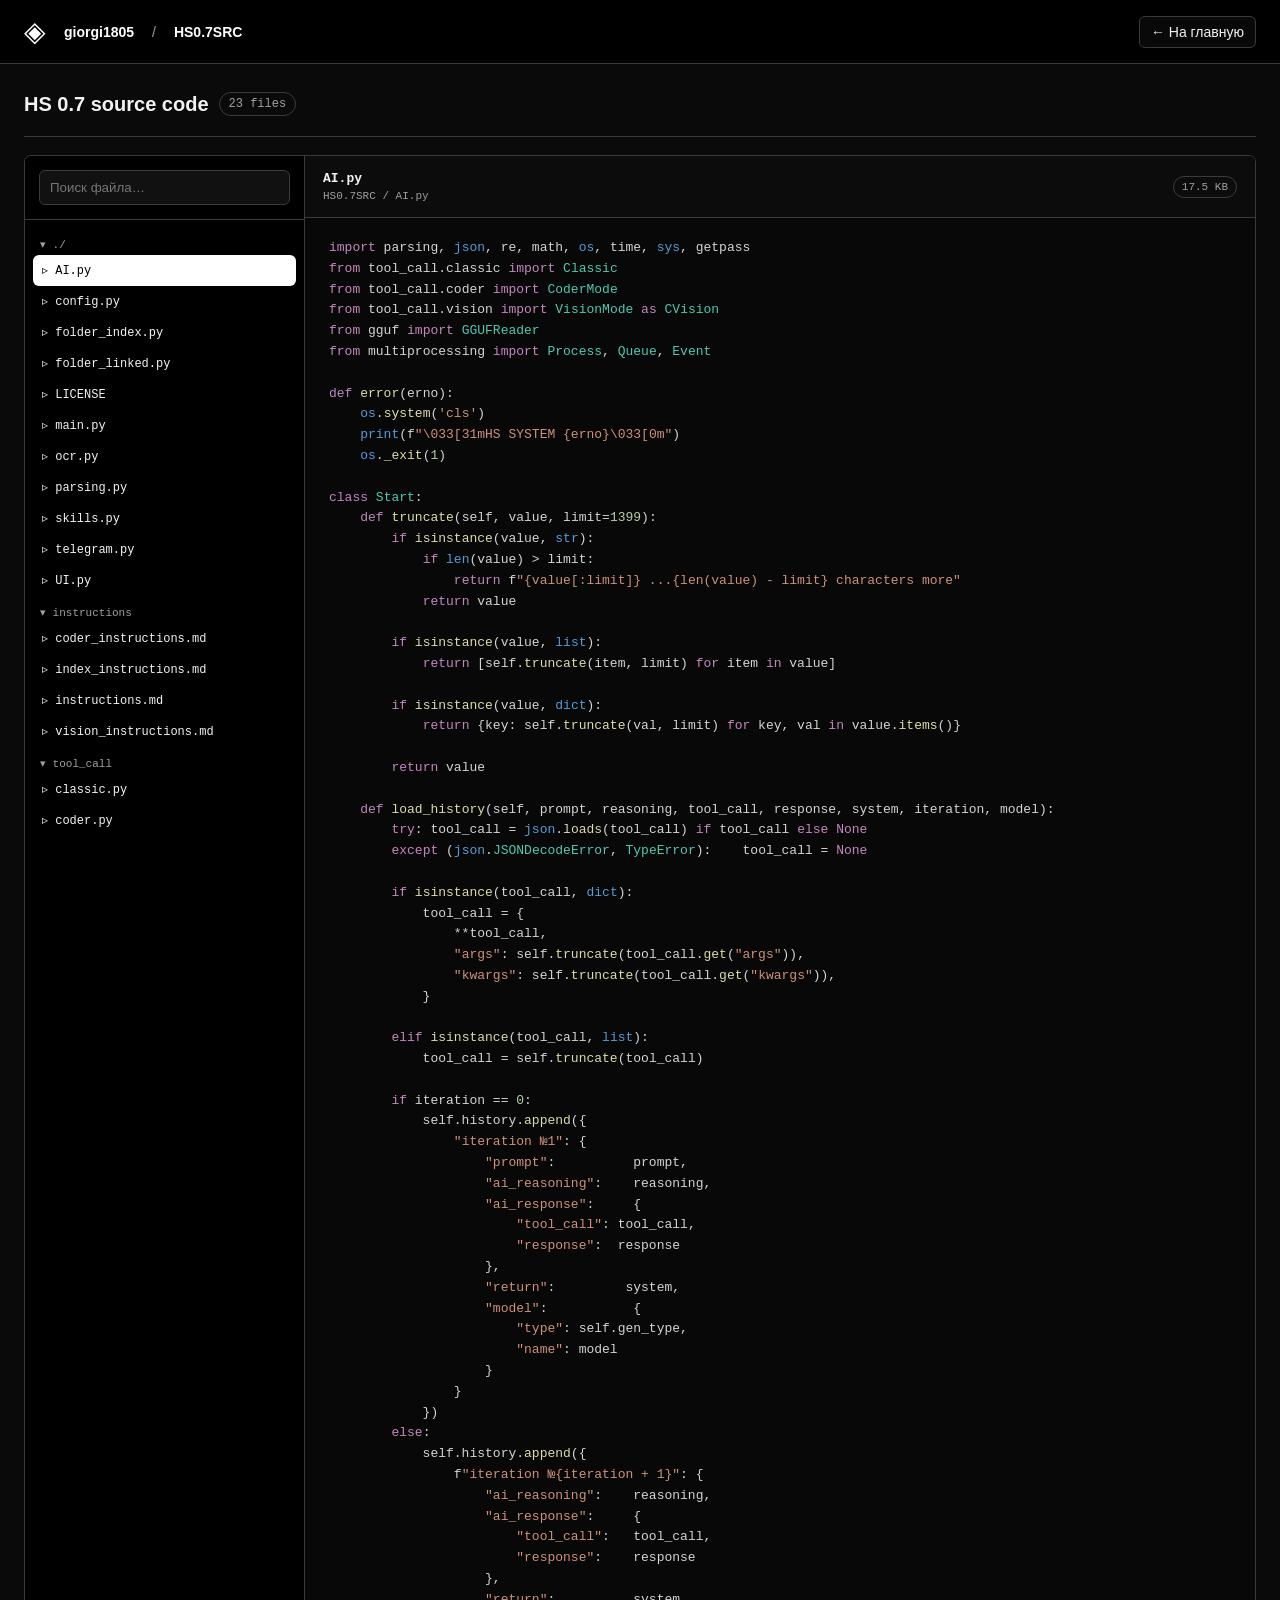
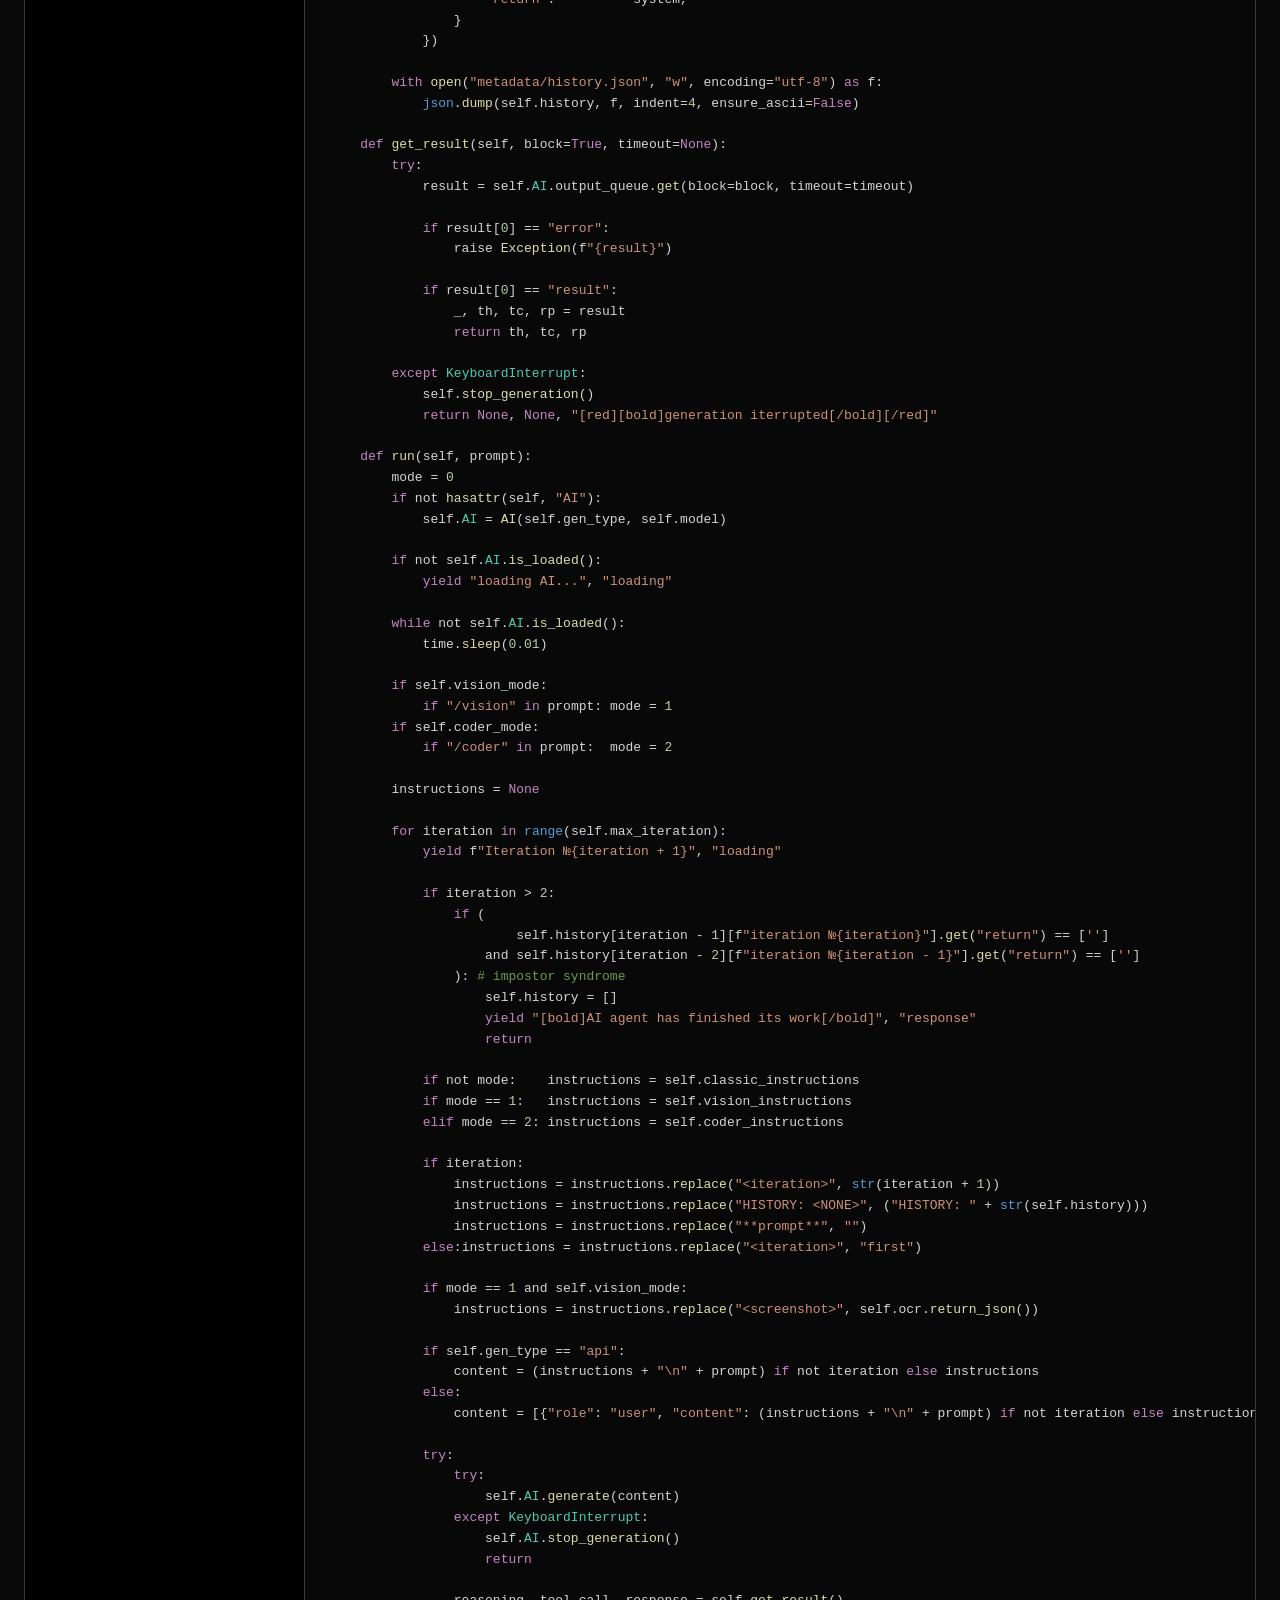
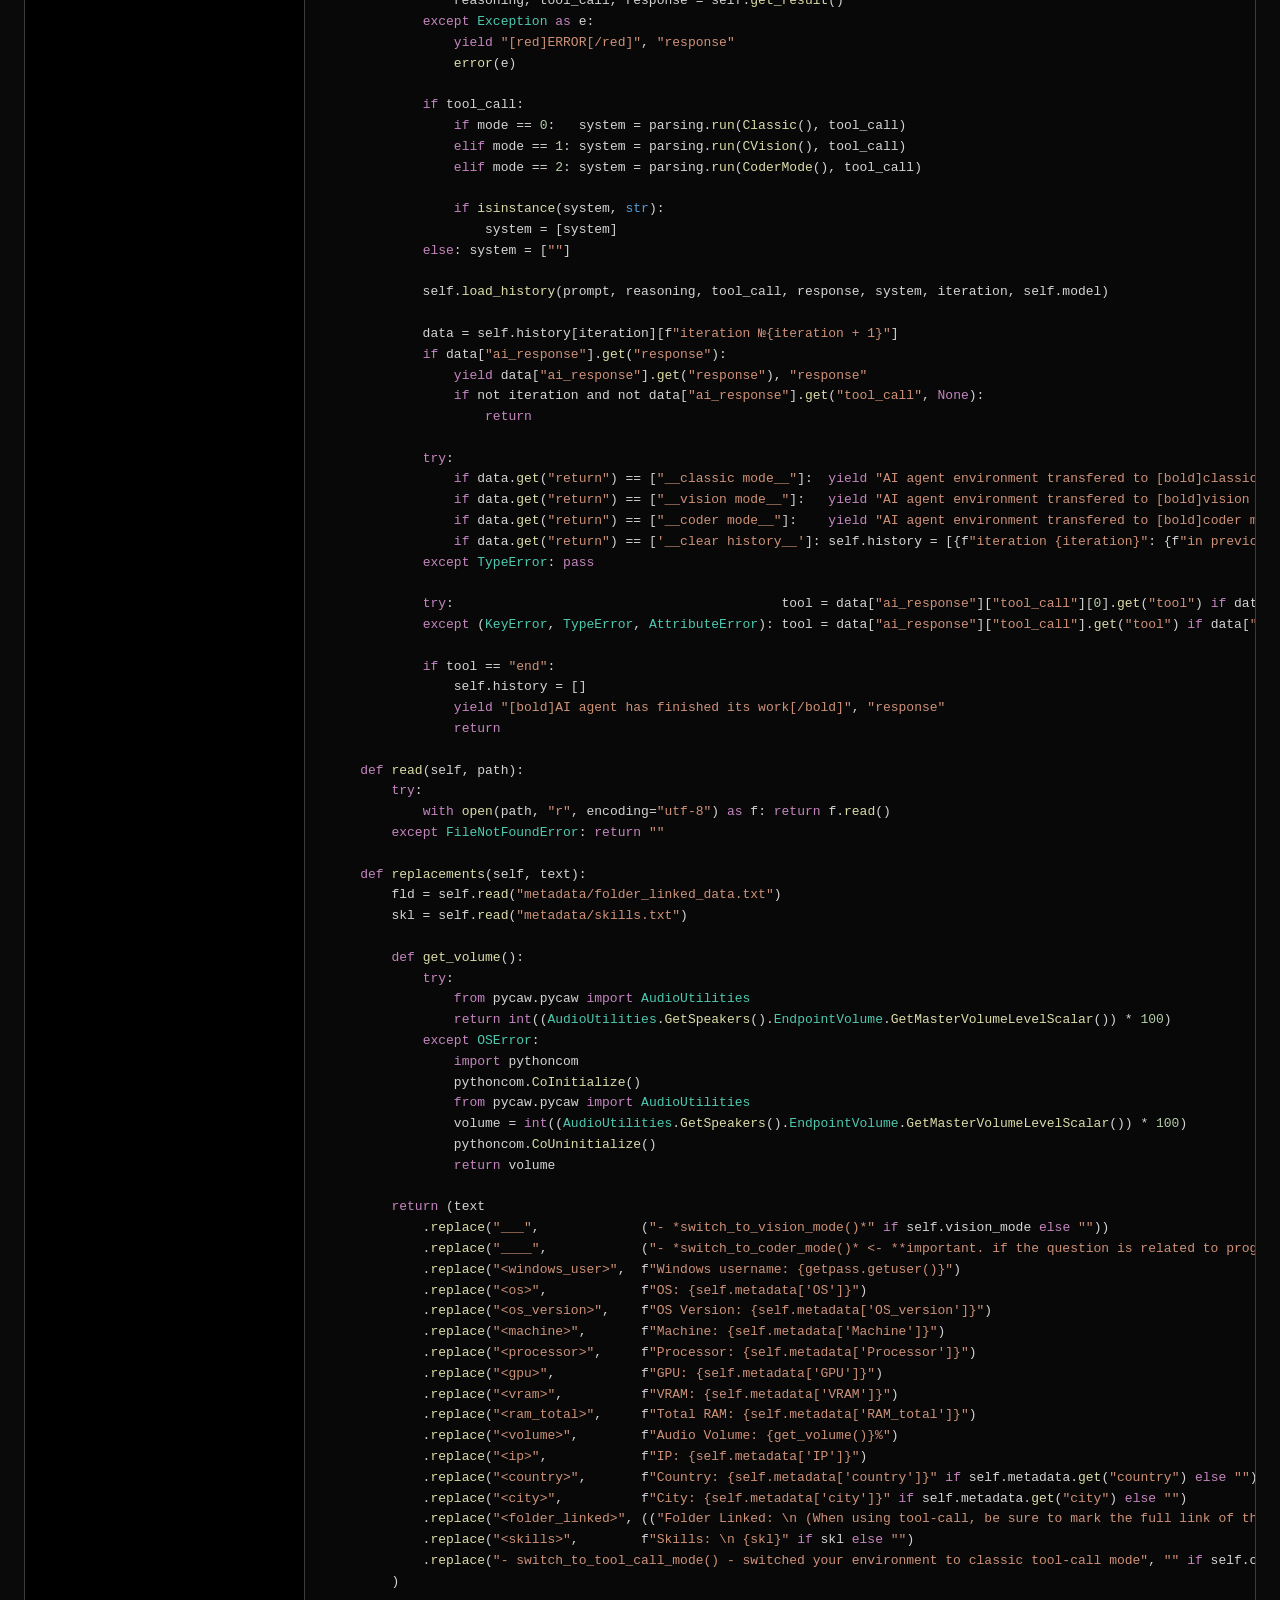
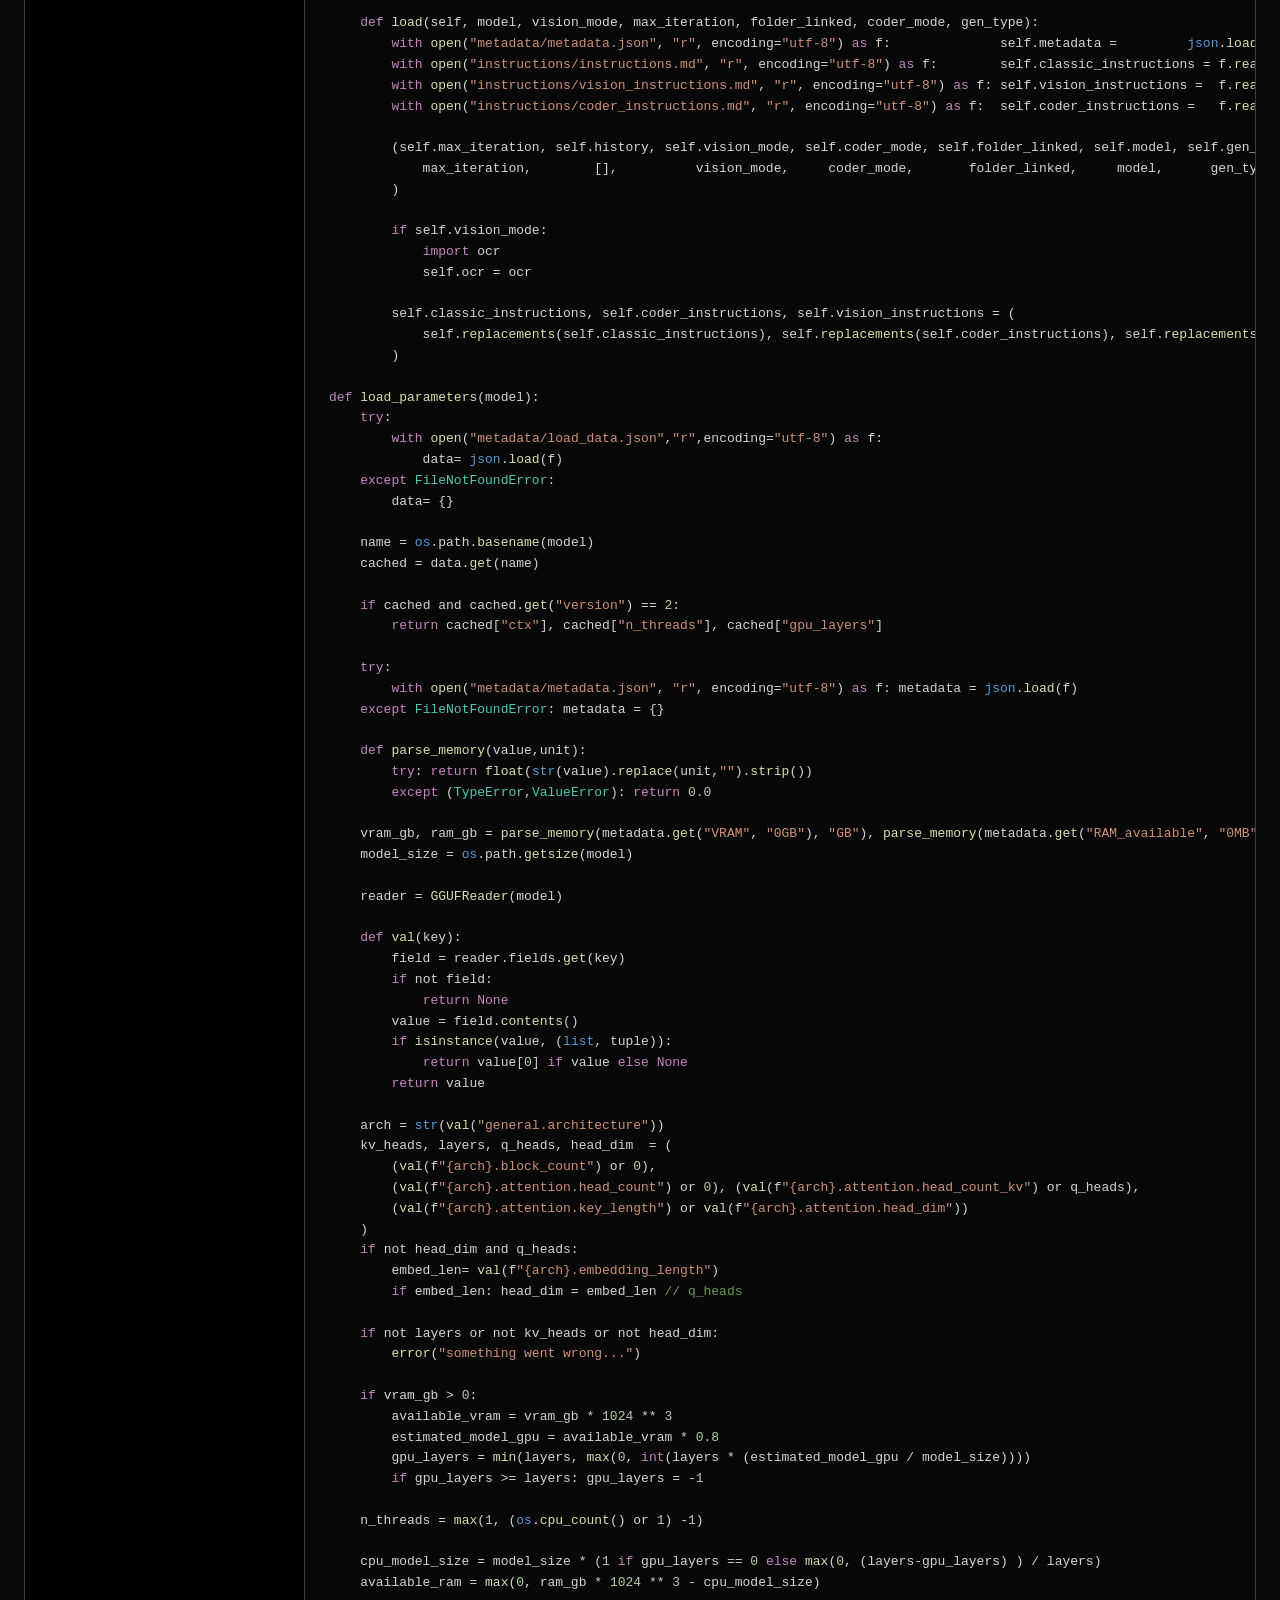
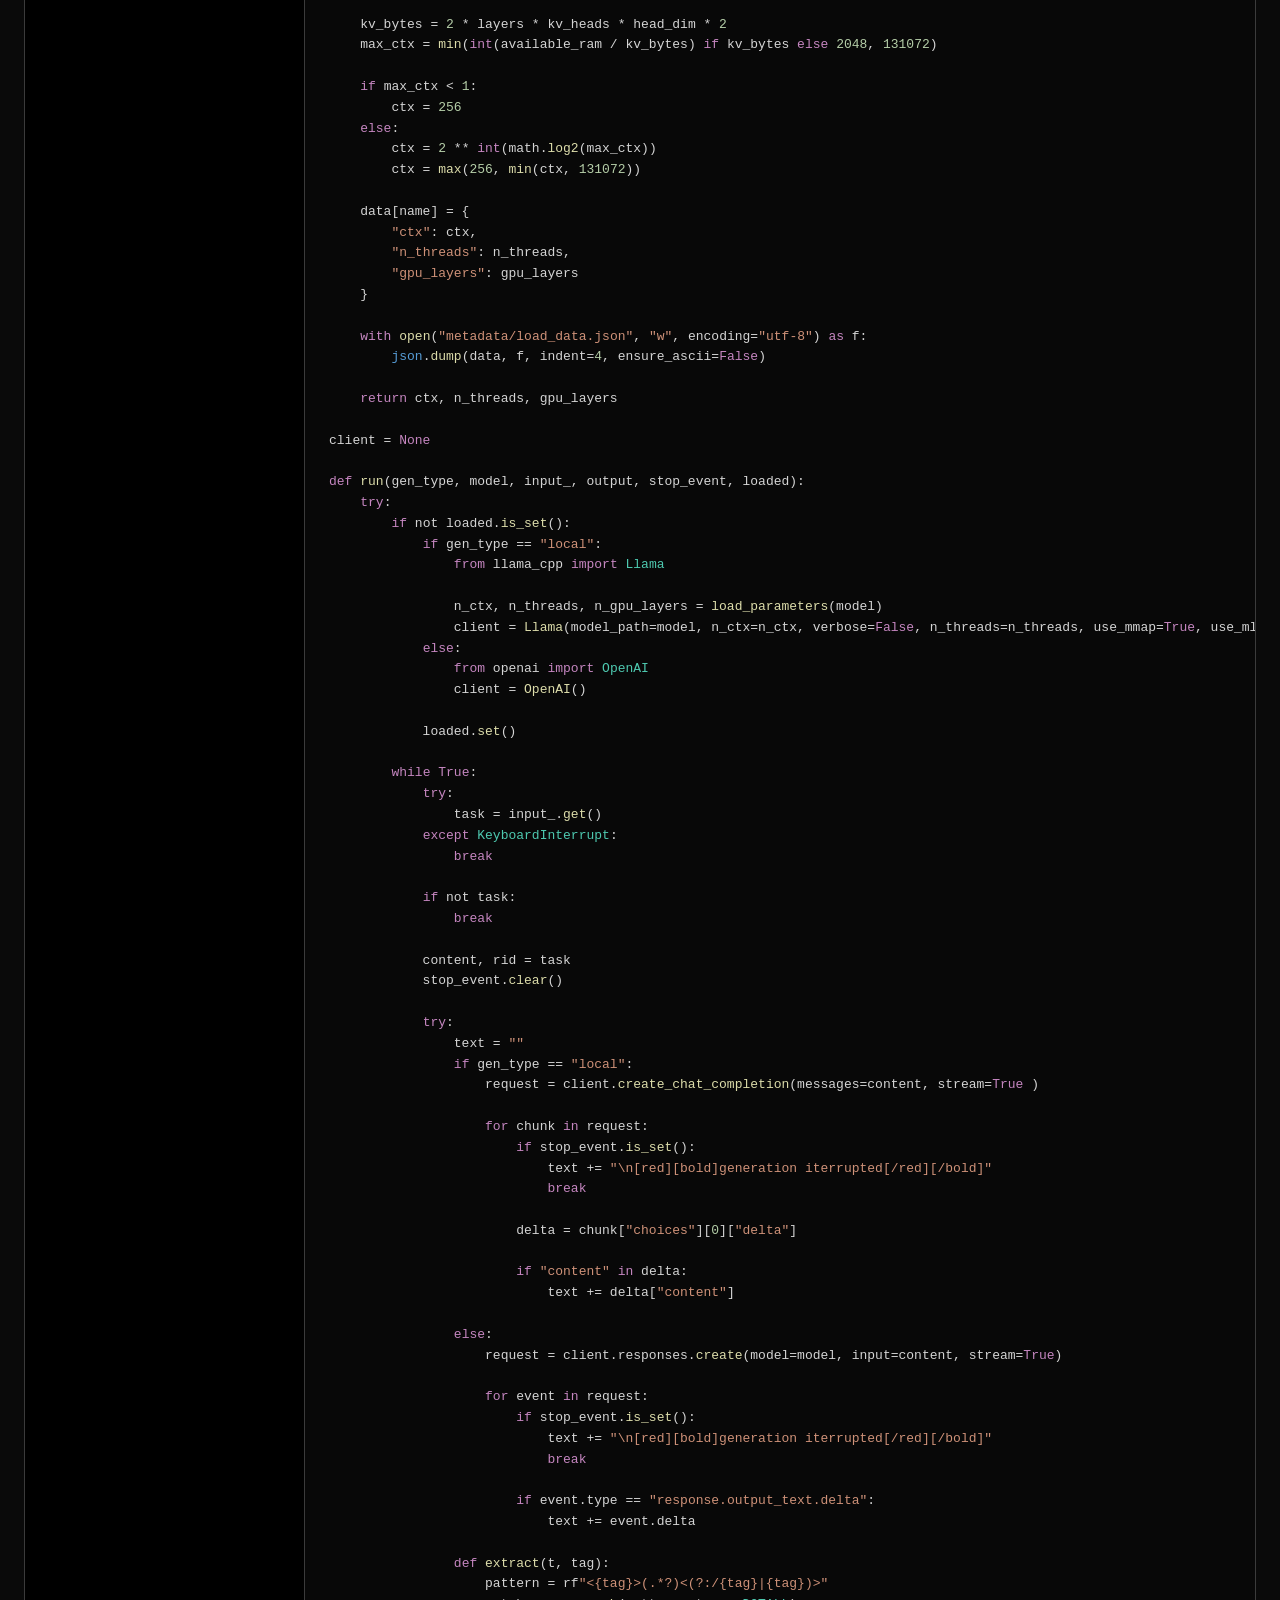
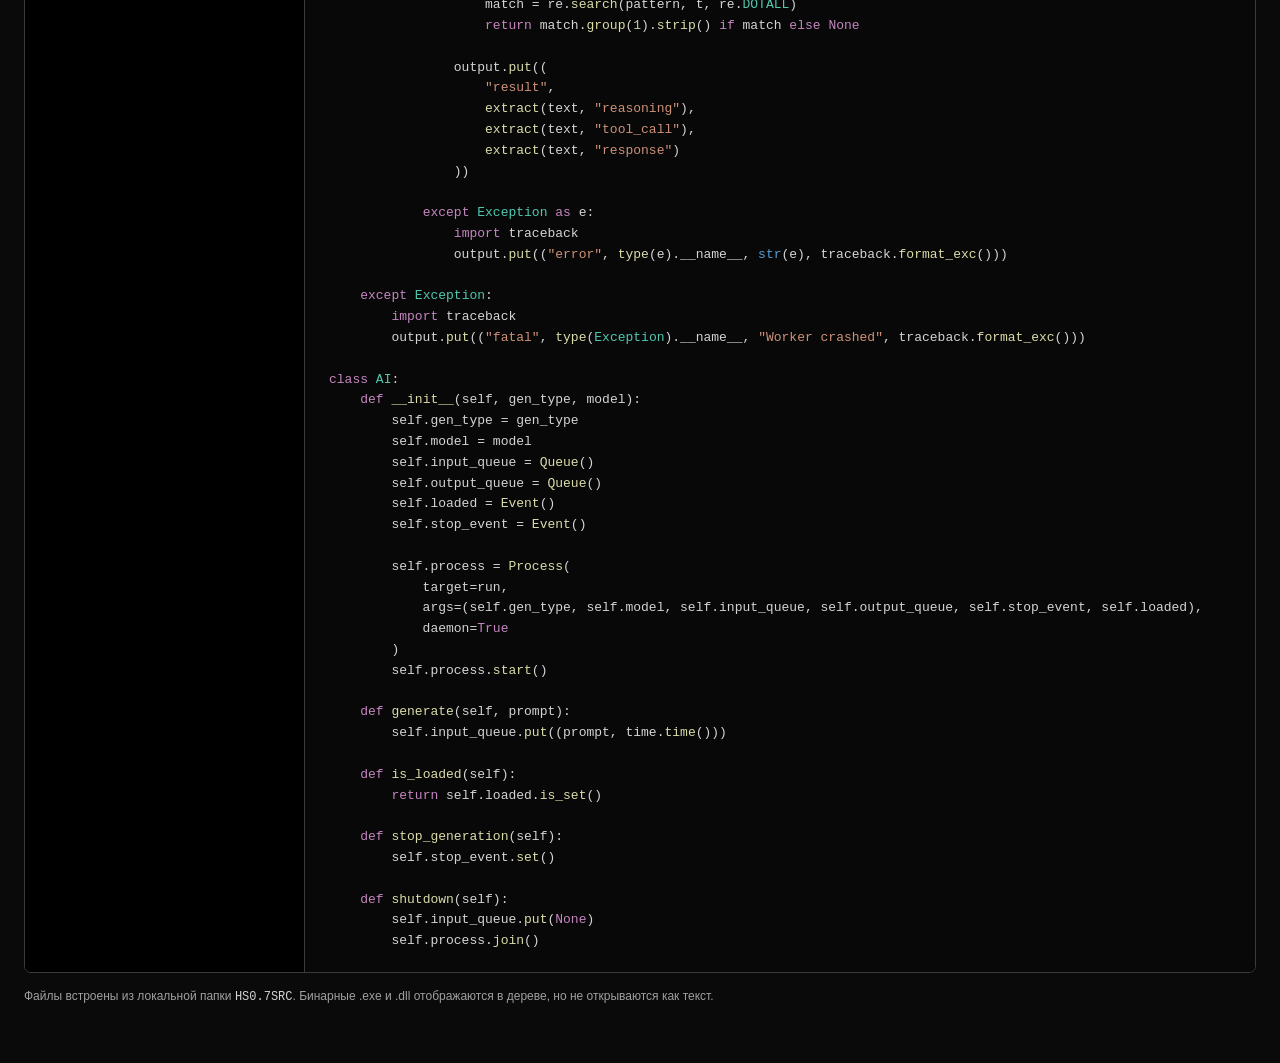
==== source.html @ 0df4db2d "Add files via upload" ====
<!doctype html>
<html lang="ru">
<head>
<meta charset="utf-8">
<meta name="viewport" content="width=device-width, initial-scale=1">
<meta name="description" content="Исходный код HS 0.7">
<title>HS 0.7 · Source</title>
<style>
:root{--bg:#0a0a0a;--canvas:#000;--panel:#121212;--border:#3b3b3b;--text:#f2f2f2;--muted:#a0a0a0;--link:#fff;--hover:#f2f2f2;--mono:ui-monospace,SFMono-Regular,Consolas,"Liberation Mono",monospace}*{box-sizing:border-box}body{margin:0;background:var(--bg);color:var(--text);font:14px -apple-system,BlinkMacSystemFont,"Segoe UI",sans-serif}.top{height:64px;border-bottom:1px solid var(--border);display:flex;align-items:center;padding:0 max(24px,calc((100vw - 1280px)/2));gap:18px;background:var(--canvas)}.mark{font:28px var(--mono);color:#fff;text-decoration:none}.repo{font-weight:600;color:#fff;text-decoration:none}.slash{color:var(--muted)}.repo b{color:#fff}.back{margin-left:auto;color:var(--text);text-decoration:none;border:1px solid var(--border);border-radius:6px;padding:7px 11px;background:#090909}.back:hover{background:#fff;color:#000;border-color:#fff}main{max-width:1280px;margin:auto;padding:28px 24px 48px}.crumb{display:flex;align-items:center;gap:10px;padding-bottom:20px;border-bottom:1px solid var(--border)}.crumb strong{font-size:20px}.tag{color:var(--muted);font:12px var(--mono);border:1px solid var(--border);border-radius:20px;padding:4px 9px}.layout{display:grid;grid-template-columns:280px minmax(0,1fr);border:1px solid var(--border);border-radius:7px;overflow:hidden;margin-top:18px;min-height:680px;background:#000}.sidebar{background:var(--canvas);border-right:1px solid var(--border)}.search{padding:14px;border-bottom:1px solid var(--border)}input{width:100%;color:var(--text);background:#111;border:1px solid var(--border);border-radius:6px;padding:9px 10px;outline:0}input:focus{border-color:#fff;box-shadow:0 0 0 3px #ffffff26}.tree{padding:8px;max-height:622px;overflow:auto}.folder{margin:10px 7px 4px;color:var(--muted);font:11px var(--mono)}button.file{display:block;width:100%;padding:8px 9px;border:0;border-radius:6px;background:none;color:var(--text);text-align:left;cursor:pointer;font:12px var(--mono);overflow:hidden;text-overflow:ellipsis;white-space:nowrap}button.file:hover{background:#242424;color:#fff}button.file.active{background:#fff;color:#000}.viewer{min-width:0;background:var(--bg);display:flex;flex-direction:column}.bar{min-height:62px;padding:12px 18px;border-bottom:1px solid var(--border);display:flex;align-items:center;justify-content:space-between;gap:16px;background:#0c0c0c}.bar strong{display:block;font:600 13px var(--mono)}.bar small{display:block;color:var(--muted);margin-top:4px;font:11px var(--mono)}.badge{color:var(--muted);border:1px solid var(--border);border-radius:20px;padding:4px 8px;font:11px var(--mono)}pre{margin:0;flex:1;overflow:auto;padding:20px 24px;color:#d4d4d4;background:#080808;font:13px/1.6 var(--mono);tab-size:2;white-space:pre}.empty{padding:50px 25px;color:var(--muted);font:14px var(--mono)}.notice{margin-top:16px;color:var(--muted);font-size:12px}code{color:#d4d4d4}.tok-comment{color:#6a9955}.tok-string{color:#ce9178}.tok-keyword{color:#c586c0}.tok-number{color:#b5cea8}.tok-function{color:#dcdcaa}.tok-class{color:#4ec9b0}.tok-builtin{color:#569cd6}.tok-decorator{color:#d7ba7d}.tok-operator{color:#d4d4d4}@media(max-width:760px){.top{padding:0 16px}.layout{grid-template-columns:1fr}.sidebar{border-right:0;border-bottom:1px solid var(--border)}.tree{max-height:230px}.back{font-size:12px}main{padding:18px 16px}.crumb strong{font-size:17px}pre{padding:16px;font-size:11px}}
</style>
</head>
<body>
<header class="top"><a class="mark" href="index.html">◈</a><a class="repo" href="index.html">giorgi1805</a><span class="slash">/</span><a class="repo" href="source.html"><b>HS0.7SRC</b></a><a class="back" href="index.html">← На главную</a></header>
<main><div class="crumb"><strong>HS 0.7 source code</strong><span class="tag" id="count"></span></div><section class="layout"><aside class="sidebar"><div class="search"><input id="search" type="search" placeholder="Поиск файла…" autocomplete="off"></div><div class="tree" id="tree"></div></aside><section class="viewer"><div class="bar"><div><strong id="filename">Выберите файл</strong><small id="filepath">HS0.7SRC</small></div><span class="badge" id="type">SOURCE</span></div><pre id="code" class="empty">Выберите файл в дереве слева, чтобы открыть его содержимое.</pre></section></section><p class="notice">Файлы встроены из локальной папки <code>HS0.7SRC</code>. Бинарные .exe и .dll отображаются в дереве, но не открываются как текст.</p></main>
<script>
const files=[{"path": "AI.py", "name": "AI.py", "size": 17964, "text": true, "content": "import parsing, json, re, math, os, time, sys, getpass\nfrom tool_call.classic import Classic \nfrom tool_call.coder import CoderMode\nfrom tool_call.vision import VisionMode as CVision \nfrom gguf import GGUFReader\nfrom multiprocessing import Process, Queue, Event\n\ndef error(erno): \n    os.system('cls') \n    print(f\"\\033[31mHS SYSTEM {erno}\\033[0m\")\n    os._exit(1) \n\nclass Start: \n    def truncate(self, value, limit=1399):\n        if isinstance(value, str):\n            if len(value) > limit:\n                return f\"{value[:limit]} ...{len(value) - limit} characters more\"\n            return value\n\n        if isinstance(value, list): \n            return [self.truncate(item, limit) for item in value]\n\n        if isinstance(value, dict): \n            return {key: self.truncate(val, limit) for key, val in value.items()}\n\n        return value\n\n    def load_history(self, prompt, reasoning, tool_call, response, system, iteration, model):\n        try: tool_call = json.loads(tool_call) if tool_call else None\n        except (json.JSONDecodeError, TypeError):    tool_call = None\n\n        if isinstance(tool_call, dict):\n            tool_call = {\n                **tool_call,\n                \"args\": self.truncate(tool_call.get(\"args\")),\n                \"kwargs\": self.truncate(tool_call.get(\"kwargs\")),\n            }\n\n        elif isinstance(tool_call, list):\n            tool_call = self.truncate(tool_call)\n\n        if iteration == 0:\n            self.history.append({\n                \"iteration №1\": {\n                    \"prompt\":          prompt, \n                    \"ai_reasoning\":    reasoning, \n                    \"ai_response\":     {\n                        \"tool_call\": tool_call, \n                        \"response\":  response\n                    }, \n                    \"return\":         system, \n                    \"model\":           {\n                        \"type\": self.gen_type, \n                        \"name\": model\n                    }\n                }\n            })\n        else:\n            self.history.append({\n                f\"iteration №{iteration + 1}\": {\n                    \"ai_reasoning\":    reasoning, \n                    \"ai_response\":     {\n                        \"tool_call\":   tool_call, \n                        \"response\":    response\n                    }, \n                    \"return\":          system,\n                }\n            })\n\n        with open(\"metadata/history.json\", \"w\", encoding=\"utf-8\") as f: \n            json.dump(self.history, f, indent=4, ensure_ascii=False)\n\n    def get_result(self, block=True, timeout=None):\n        try:\n            result = self.AI.output_queue.get(block=block, timeout=timeout)\n            \n            if result[0] == \"error\":\n                raise Exception(f\"{result}\")\n\n            if result[0] == \"result\":\n                _, th, tc, rp = result\n                return th, tc, rp\n\n        except KeyboardInterrupt:\n            self.stop_generation()\n            return None, None, \"[red][bold]generation iterrupted[/bold][/red]\"\n        \n    def run(self, prompt):   \n        mode = 0\n        if not hasattr(self, \"AI\"): \n            self.AI = AI(self.gen_type, self.model)\n        \n        if not self.AI.is_loaded(): \n            yield \"loading AI...\", \"loading\"\n\n        while not self.AI.is_loaded(): \n            time.sleep(0.01)\n\n        if self.vision_mode: \n            if \"/vision\" in prompt: mode = 1\n        if self.coder_mode: \n            if \"/coder\" in prompt:  mode = 2 \n\n        instructions = None \n        \n        for iteration in range(self.max_iteration):\n            yield f\"Iteration №{iteration + 1}\", \"loading\"\n\n            if iteration > 2:\n                if (\n                        self.history[iteration - 1][f\"iteration №{iteration}\"].get(\"return\") == [''] \n                    and self.history[iteration - 2][f\"iteration №{iteration - 1}\"].get(\"return\") == ['']\n                ): # impostor syndrome\n                    self.history = []\n                    yield \"[bold]AI agent has finished its work[/bold]\", \"response\"\n                    return\n\n            if not mode:    instructions = self.classic_instructions \n            if mode == 1:   instructions = self.vision_instructions \n            elif mode == 2: instructions = self.coder_instructions\n\n            if iteration:\n                instructions = instructions.replace(\"<iteration>\", str(iteration + 1))\n                instructions = instructions.replace(\"HISTORY: <NONE>\", (\"HISTORY: \" + str(self.history)))\n                instructions = instructions.replace(\"**prompt**\", \"\")\n            else:instructions = instructions.replace(\"<iteration>\", \"first\")\n\n            if mode == 1 and self.vision_mode: \n                instructions = instructions.replace(\"<screenshot>\", self.ocr.return_json())\n\n            if self.gen_type == \"api\": \n                content = (instructions + \"\\n\" + prompt) if not iteration else instructions\n            else:\n                content = [{\"role\": \"user\", \"content\": (instructions + \"\\n\" + prompt) if not iteration else instructions}]\n\n            try: \n                try:\n                    self.AI.generate(content) \n                except KeyboardInterrupt: \n                    self.AI.stop_generation()\n                    return \n\n                reasoning, tool_call, response = self.get_result()\n            except Exception as e: \n                yield \"[red]ERROR[/red]\", \"response\"\n                error(e) \n\n            if tool_call:\n                if mode == 0:   system = parsing.run(Classic(), tool_call)\n                elif mode == 1: system = parsing.run(CVision(), tool_call)\n                elif mode == 2: system = parsing.run(CoderMode(), tool_call) \n\n                if isinstance(system, str): \n                    system = [system]\n            else: system = [\"\"]\n\n            self.load_history(prompt, reasoning, tool_call, response, system, iteration, self.model)\n\n            data = self.history[iteration][f\"iteration №{iteration + 1}\"]\n            if data[\"ai_response\"].get(\"response\"): \n                yield data[\"ai_response\"].get(\"response\"), \"response\"\n                if not iteration and not data[\"ai_response\"].get(\"tool_call\", None):\n                    return\n\n            try:\n                if data.get(\"return\") == [\"__classic mode__\"]:  yield \"AI agent environment transfered to [bold]classic mode[/bold]\", \"response\"; mode = 0\n                if data.get(\"return\") == [\"__vision mode__\"]:   yield \"AI agent environment transfered to [bold]vision mode[/bold]\", \"response\";  mode = 1\n                if data.get(\"return\") == [\"__coder mode__\"]:    yield \"AI agent environment transfered to [bold]coder mode[/bold]\", \"response\";   mode = 2\n                if data.get(\"return\") == ['__clear history__']: self.history = [{f\"iteration {iteration}\": {f\"in previous iteration you cleaned history to avoid polluting the context window, note: {system[0][1] if system[0][1] else None}\"}}]\n            except TypeError: pass\n\n            try:                                          tool = data[\"ai_response\"][\"tool_call\"][0].get(\"tool\") if data[\"ai_response\"][\"tool_call\"] else None\n            except (KeyError, TypeError, AttributeError): tool = data[\"ai_response\"][\"tool_call\"].get(\"tool\") if data[\"ai_response\"][\"tool_call\"] else None\n            \n            if tool == \"end\":\n                self.history = []\n                yield \"[bold]AI agent has finished its work[/bold]\", \"response\"\n                return  \n\n    def read(self, path): \n        try: \n            with open(path, \"r\", encoding=\"utf-8\") as f: return f.read()\n        except FileNotFoundError: return \"\" \n\n    def replacements(self, text):\n        fld = self.read(\"metadata/folder_linked_data.txt\")\n        skl = self.read(\"metadata/skills.txt\")\n\n        def get_volume():\n            try:\n                from pycaw.pycaw import AudioUtilities\n                return int((AudioUtilities.GetSpeakers().EndpointVolume.GetMasterVolumeLevelScalar()) * 100)\n            except OSError: \n                import pythoncom\n                pythoncom.CoInitialize()\n                from pycaw.pycaw import AudioUtilities\n                volume = int((AudioUtilities.GetSpeakers().EndpointVolume.GetMasterVolumeLevelScalar()) * 100)\n                pythoncom.CoUninitialize()\n                return volume\n            \n        return (text\n            .replace(\"___\",             (\"- *switch_to_vision_mode()*\" if self.vision_mode else \"\"))\n            .replace(\"____\",            (\"- *switch_to_coder_mode()* <- **important. if the question is related to programming (When you use it, you are transferred to another environment more suitable for programming)**\" if self.folder_linked else \"\"))\n            .replace(\"<windows_user>\",  f\"Windows username: {getpass.getuser()}\")\n            .replace(\"<os>\",            f\"OS: {self.metadata['OS']}\")\n            .replace(\"<os_version>\",    f\"OS Version: {self.metadata['OS_version']}\")\n            .replace(\"<machine>\",       f\"Machine: {self.metadata['Machine']}\")\n            .replace(\"<processor>\",     f\"Processor: {self.metadata['Processor']}\")\n            .replace(\"<gpu>\",           f\"GPU: {self.metadata['GPU']}\")\n            .replace(\"<vram>\",          f\"VRAM: {self.metadata['VRAM']}\")\n            .replace(\"<ram_total>\",     f\"Total RAM: {self.metadata['RAM_total']}\")\n            .replace(\"<volume>\",        f\"Audio Volume: {get_volume()}%\")\n            .replace(\"<ip>\",            f\"IP: {self.metadata['IP']}\")\n            .replace(\"<country>\",       f\"Country: {self.metadata['country']}\" if self.metadata.get(\"country\") else \"\")\n            .replace(\"<city>\",          f\"City: {self.metadata['city']}\" if self.metadata.get(\"city\") else \"\")\n            .replace(\"<folder_linked>\", ((\"Folder Linked: \\n (When using tool-call, be sure to mark the full link of the marked folder (ONLY WITH '\\\\' IN PATH))\" + fld) if fld else \"Folder Linked: None\") if self.folder_linked else \"Folder Linked: None\")\n            .replace(\"<skills>\",        f\"Skills: \\n {skl}\" if skl else \"\")\n            .replace(\"- switch_to_tool_call_mode() - switched your environment to classic tool-call mode\", \"\" if self.coder_mode else \"- switch_to_tool_call_mode() - switched your environment to classic tool-call mode \")\n        )\n\n    def load(self, model, vision_mode, max_iteration, folder_linked, coder_mode, gen_type):\n        with open(\"metadata/metadata.json\", \"r\", encoding=\"utf-8\") as f:              self.metadata =         json.load(f)\n        with open(\"instructions/instructions.md\", \"r\", encoding=\"utf-8\") as f:        self.classic_instructions = f.read()\n        with open(\"instructions/vision_instructions.md\", \"r\", encoding=\"utf-8\") as f: self.vision_instructions =  f.read()\n        with open(\"instructions/coder_instructions.md\", \"r\", encoding=\"utf-8\") as f:  self.coder_instructions =   f.read()\n\n        (self.max_iteration, self.history, self.vision_mode, self.coder_mode, self.folder_linked, self.model, self.gen_type) = (\n            max_iteration,        [],          vision_mode,     coder_mode,       folder_linked,     model,      gen_type    \n        ) \n\n        if self.vision_mode:\n            import ocr\n            self.ocr = ocr\n\n        self.classic_instructions, self.coder_instructions, self.vision_instructions = (\n            self.replacements(self.classic_instructions), self.replacements(self.coder_instructions), self.replacements(self.vision_instructions)\n        )\n\ndef load_parameters(model):\n    try:\n        with open(\"metadata/load_data.json\",\"r\",encoding=\"utf-8\") as f:\n            data= json.load(f)\n    except FileNotFoundError:\n        data= {}\n\n    name = os.path.basename(model)\n    cached = data.get(name)\n\n    if cached and cached.get(\"version\") == 2:\n        return cached[\"ctx\"], cached[\"n_threads\"], cached[\"gpu_layers\"]\n\n    try:\n        with open(\"metadata/metadata.json\", \"r\", encoding=\"utf-8\") as f: metadata = json.load(f)\n    except FileNotFoundError: metadata = {}\n\n    def parse_memory(value,unit):\n        try: return float(str(value).replace(unit,\"\").strip())\n        except (TypeError,ValueError): return 0.0\n\n    vram_gb, ram_gb = parse_memory(metadata.get(\"VRAM\", \"0GB\"), \"GB\"), parse_memory(metadata.get(\"RAM_available\", \"0MB\"), \"MB\") / 1024\n    model_size = os.path.getsize(model)\n\n    reader = GGUFReader(model)\n\n    def val(key):\n        field = reader.fields.get(key)\n        if not field:\n            return None\n        value = field.contents()\n        if isinstance(value, (list, tuple)):\n            return value[0] if value else None\n        return value\n\n    arch = str(val(\"general.architecture\"))\n    kv_heads, layers, q_heads, head_dim  = (\n        (val(f\"{arch}.block_count\") or 0), \n        (val(f\"{arch}.attention.head_count\") or 0), (val(f\"{arch}.attention.head_count_kv\") or q_heads), \n        (val(f\"{arch}.attention.key_length\") or val(f\"{arch}.attention.head_dim\"))\n    )   \n    if not head_dim and q_heads:\n        embed_len= val(f\"{arch}.embedding_length\")\n        if embed_len: head_dim = embed_len // q_heads\n\n    if not layers or not kv_heads or not head_dim:\n        error(\"something went wrong...\")\n\n    if vram_gb > 0:\n        available_vram = vram_gb * 1024 ** 3\n        estimated_model_gpu = available_vram * 0.8\n        gpu_layers = min(layers, max(0, int(layers * (estimated_model_gpu / model_size))))\n        if gpu_layers >= layers: gpu_layers = -1\n\n    n_threads = max(1, (os.cpu_count() or 1) -1)\n\n    cpu_model_size = model_size * (1 if gpu_layers == 0 else max(0, (layers-gpu_layers) ) / layers)\n    available_ram = max(0, ram_gb * 1024 ** 3 - cpu_model_size)\n\n    kv_bytes = 2 * layers * kv_heads * head_dim * 2\n    max_ctx = min(int(available_ram / kv_bytes) if kv_bytes else 2048, 131072)\n\n    if max_ctx < 1:\n        ctx = 256\n    else:\n        ctx = 2 ** int(math.log2(max_ctx))\n        ctx = max(256, min(ctx, 131072))\n\n    data[name] = { \n        \"ctx\": ctx,\n        \"n_threads\": n_threads,\n        \"gpu_layers\": gpu_layers\n    }\n\n    with open(\"metadata/load_data.json\", \"w\", encoding=\"utf-8\") as f:\n        json.dump(data, f, indent=4, ensure_ascii=False)\n\n    return ctx, n_threads, gpu_layers\n\nclient = None\n\ndef run(gen_type, model, input_, output, stop_event, loaded):\n    try:\n        if not loaded.is_set():\n            if gen_type == \"local\":\n                from llama_cpp import Llama\n\n                n_ctx, n_threads, n_gpu_layers = load_parameters(model)\n                client = Llama(model_path=model, n_ctx=n_ctx, verbose=False, n_threads=n_threads, use_mmap=True, use_mlock=False, n_gpu_layers=n_gpu_layers)\n            else:\n                from openai import OpenAI\n                client = OpenAI()\n\n            loaded.set()\n\n        while True:\n            try:\n                task = input_.get()\n            except KeyboardInterrupt:\n                break\n\n            if not task:\n                break\n\n            content, rid = task\n            stop_event.clear()\n\n            try:\n                text = \"\"\n                if gen_type == \"local\":\n                    request = client.create_chat_completion(messages=content, stream=True )\n\n                    for chunk in request:\n                        if stop_event.is_set():\n                            text += \"\\n[red][bold]generation iterrupted[/red][/bold]\"\n                            break\n\n                        delta = chunk[\"choices\"][0][\"delta\"]\n\n                        if \"content\" in delta:\n                            text += delta[\"content\"]\n\n                else:\n                    request = client.responses.create(model=model, input=content, stream=True)\n\n                    for event in request:\n                        if stop_event.is_set():\n                            text += \"\\n[red][bold]generation iterrupted[/red][/bold]\"\n                            break\n\n                        if event.type == \"response.output_text.delta\":\n                            text += event.delta\n\n                def extract(t, tag):\n                    pattern = rf\"<{tag}>(.*?)<(?:/{tag}|{tag})>\"\n                    match = re.search(pattern, t, re.DOTALL)\n                    return match.group(1).strip() if match else None\n\n                output.put((\n                    \"result\",\n                    extract(text, \"reasoning\"),\n                    extract(text, \"tool_call\"),\n                    extract(text, \"response\")\n                ))\n\n            except Exception as e:\n                import traceback\n                output.put((\"error\", type(e).__name__, str(e), traceback.format_exc()))\n\n    except Exception:\n        import traceback\n        output.put((\"fatal\", type(Exception).__name__, \"Worker crashed\", traceback.format_exc()))\n\nclass AI:\n    def __init__(self, gen_type, model):\n        self.gen_type = gen_type\n        self.model = model\n        self.input_queue = Queue()\n        self.output_queue = Queue()\n        self.loaded = Event()\n        self.stop_event = Event()\n\n        self.process = Process(\n            target=run,\n            args=(self.gen_type, self.model, self.input_queue, self.output_queue, self.stop_event, self.loaded),\n            daemon=True \n        )\n        self.process.start()\n\n    def generate(self, prompt):\n        self.input_queue.put((prompt, time.time()))\n\n    def is_loaded(self): \n        return self.loaded.is_set()\n    \n    def stop_generation(self):\n        self.stop_event.set()\n        \n    def shutdown(self):\n        self.input_queue.put(None)\n        self.process.join()"}, {"path": "config.py", "name": "config.py", "size": 4420, "text": true, "content": "import json, os, sys\nfrom platform import version, system, machine\nfrom psutil import virtual_memory\nimport GPUtil\nfrom wmi import WMI\nimport requests, json\nimport UI\n\ndef optional_data():\n    with open(\"metadata/metadata.json\", \"r\", encoding=\"utf-8\") as f: \n        metadata = json.load(f) \n\n    if not \"Machine\" in metadata: \n        ram = virtual_memory()\n\n        for cpu in WMI().Win32_Processor():\n            for gpu in GPUtil.getGPUs():\n                metadata[\"GPU\"] = gpu.name\n                try: metadata[\"VRAM\"] = str(round(gpu.memoryTotal / 1024)) + \"GB\"\n                except ZeroDivisionError: metadata[\"VRAM\"] = None\n            \n            metadata[\"OS\"]            = system()\n            metadata[\"OS_version\"]    = version()\n            metadata[\"Machine\"]       = machine()\n            metadata[\"Processor\"]     = cpu.Name\n            metadata[\"RAM_total\"]     = f\"{round(ram.total / (1024**3), 2)*1000}MB\"\n            metadata[\"RAM_available\"] = f\"{round(ram.available / (1024**3), 2)*1000}MB\"\n\n        ip = requests.get(\"https://api.ipify.org\").text\n        metadata[\"IP\"] = ip\n\n        ip_data = requests.get(f\"https://ipapi.co/{ip}/json/\").json()\n        if \"country_name\" in ip_data and \"city\" in ip_data:\n            metadata[\"country\"] = ip_data[\"country_name\"]\n            metadata[\"city\"] = ip_data[\"city\"]\n        \n        with open(\"metadata/metadata.json\", \"w\", encoding=\"utf-8\") as f:\n            json.dump(metadata, f, ensure_ascii=False, indent=4)\n\ndef load_data():\n    try:\n        with open(\"metadata/metadata.json\", \"r\", encoding=\"utf-8\") as f:\n            metadata = json.load(f)\n    except (FileNotFoundError, json.JSONDecodeError):\n        while True:\n            ui = UI\n            gen_type = ui.inputr(\"enter generate type ('local' or 'api') << \", ui.c1)\n\n            if gen_type == \"/exit\": \n                ui.clear()\n                sys.exit()\n\n            if gen_type == \"local\": \n                model = ui.inputr(\"enter model path (.gguf) << \")\n                break \n            else: \n                if not os.environ[\"OPENAI_API_KEY\"].strip(): \n                    os.system(f'setx OPENAI_API_KEY \"{ui.inputr(\"Enter Your OpenAI API-key << \")}\"', ui.c1)\n                    os.system('cls') \n                    print(\"[red]NEED TO RESTART TERMINAL[/red]\")\n                    sys.exit()\n                model = \"gpt-5.6-luna\"\n                break \n\n        metadata = {\n            \"model\": model,\n            \"vision_mode\": False,\n            \"max_iteration\": 10,\n            \"folder_linked\": \"None\",\n            \"coder_mode\": False, \n            \"gen_type\": gen_type,\n            \"tg_bot_api\": None\n        }\n\n        try:\n            os.mkdir(\"metadata\")\n        except FileExistsError: \n            pass \n        \n        with open(\"metadata/metadata.json\", \"w\", encoding=\"utf-8\") as f:\n            json.dump(metadata, f, ensure_ascii=False, indent=4)\n            \n    optional_data()\n    return (\n        metadata.get(\"model\"),\n        metadata.get(\"vision_mode\"),\n        metadata.get(\"max_iteration\"),\n        metadata.get(\"folder_linked\") if os.path.exists(str(metadata.get(\"folder_linked\"))) else None,\n        metadata.get(\"coder_mode\"),\n        metadata.get(\"gen_type\"),\n        metadata.get(\"tg_bot_api\")\n    )\n\ndef save(model=None, vision_mode=None, max_iteration=None, folder_linked=None, coder_mode=None, gen_type=None, tg_bot_api=None):\n    try:\n        with open(\"metadata/metadata.json\", \"r\", encoding=\"utf-8\") as f:\n            metadata = json.load(f)\n    except (FileNotFoundError, json.JSONDecodeError):\n        metadata = {}\n\n    if model:                 metadata[\"model\"]              =              model\n    if vision_mode != None:   metadata[\"vision_mode\"]        =        vision_mode\n    if max_iteration != None: metadata[\"max_iteration\"]      =      max_iteration\n    if coder_mode != None:    metadata[\"coder_mode\"]         =         coder_mode\n    if gen_type:              metadata[\"gen_type\"]           =           gen_type\n    if tg_bot_api:            metadata[\"tg_bot_api\"]         =         tg_bot_api\n    metadata[\"folder_linked\"]                                =      folder_linked\n\n    with open(\"metadata/metadata.json\", \"w\", encoding=\"utf-8\") as f:\n        json.dump(metadata, f, ensure_ascii=False, indent=4)"}, {"path": "folder_index.py", "name": "folder_index.py", "size": 4371, "text": true, "content": "import os, re, json, parsing\nfrom folder_linked import FolderLinked\n\nclass IndexParsing: \n    @staticmethod\n    def index(path, description): \n        return {path: description}\n\nclass Indexing: \n    def __init__(self, folder_path):\n        self.folder_path = folder_path\n\n        with open(\"instructions/index_instructions.md\", \"r\", encoding=\"utf-8\") as f: \n            self.instructions = f.read()\n        try:\n            with open(\"metadata/metadata.json\", \"r\", encoding=\"utf-8\") as f: \n                self.metadata = json.load(f) \n        except FileNotFoundError:\n            self.metadata = {}\n\n    def extract(self, text):\n        text = re.sub(r\"<reasoning>.*?<\/reasoning>\", \"\", text, flags=re.DOTALL)\n        text = text.replace(\"<response>\", \"\").replace(\"<\/response>\", \"\").strip()\n\n        json_match = re.search(r\"```(?:json)?\\s*(.*?)\\s*```\", text, flags=re.DOTALL)\n        if json_match: text = json_match.group(1)\n\n        text = re.sub(r'\\}\\s*\\{', '}, {', text)\n        \n        text = text.strip()\n        if text.startswith(\"{\") and text.endswith(\"}\"):\n            text = f\"[{text}]\"\n            \n        return text\n\n    def tree(self, index_dict, current_folder, depth=0, max_depth=5, max_files=20):\n        if depth > max_depth:\n            return f\"{'    ' * depth}|-- ...\\n\"\n\n        result = []\n        try:\n            items = sorted(os.listdir(current_folder))\n        except Exception as e:\n            return f\"{'    ' * depth}|-- [ERROR: {e}]\\n\"\n\n        for i, name in enumerate(items):\n            if i >= max_files:\n                result.append(f\"{'    ' * depth}|-- ... ({len(items) - max_files} more)\")\n                break\n\n            full_path = os.path.join(current_folder, name)\n            rel_path = os.path.normpath(os.path.relpath(full_path, self.folder_path))\n            prefix = \"    \" * depth\n\n            if os.path.isfile(full_path):\n                result.append(f\"{prefix}|-- {name}\")\n                result.append(f\"{prefix}    |-- DESCRIPTION\")\n                desc = index_dict.get(rel_path) or index_dict.get(name) or index_dict.get(os.path.normpath(full_path))\n                \n                if desc:\n                    for line in str(desc).split('\\n'):\n                        result.append(f\"{prefix}        | {line}\")\n                else:\n                    result.append(f\"{prefix}        | No description\")\n            else:\n                result.append(f\"{prefix}|-- {name}/\")\n                nested_tree = self.tree(index_dict, full_path, depth + 1, max_depth, max_files)\n                result.extend(nested_tree.splitlines())\n                \n        return \"\\n\".join(result)\n\n    def generate(self, instructions):\n        text = \"\"\n        if self.metadata[\"gen_type\"] == \"api\": \n            from openai import OpenAI\n            text = OpenAI().responses.create(model=\"gpt-5.6-luna\", input=instructions).output_text \n        else:\n            from llama_cpp import Llama\n            from AI import load_parameters\n            ctx, threads, gpu_layers = load_parameters(self.metadata.get(\"model\"))\n            AI = Llama(model_path=self.metadata.get(\"model\"), n_ctx=ctx, n_threads=threads, n_gpu_layers=gpu_layers, verbose=False)\n            text = AI.create_chat_completion(messages=[{\"role\": \"user\", \"content\": instructions}])\n            text = text[\"choices\"][0][\"message\"][\"content\"]\n        return text\n    \n    def run(self):\n        FolderLinked(self.folder_path, max_depth=50, max_files=100)\n\n        path_tree = \"\"\n        with open(\"metadata/folder_linked_data.txt\", \"r\", encoding=\"utf-8\") as f:\n            path_tree = f.read()\n\n        instructions = (self.instructions\n            .replace(\"<path_tree>\", path_tree)\n        )\n\n        system = parsing.run(IndexParsing(), self.extract(self.generate(instructions)))\n        \n        normalized_index = {}\n        if isinstance(system, list):\n            for item in system:\n                if isinstance(item, dict):\n                    for k, v in item.items():\n                        normalized_index[os.path.normpath(k)] = v\n\n        tree = self.tree(normalized_index, self.folder_path)\n\n        with open(\"metadata/folder_linked_data.txt\", \"w\", encoding=\"utf-8\") as f:\n            f.write(self.folder_path + \"\\n\" + tree)"}, {"path": "folder_linked.py", "name": "folder_linked.py", "size": 2013, "text": true, "content": "import os\n\nclass FolderLinked:\n    def return_path(self, path=\".\", depth=0, max_depth=5, max_files=20):\n        tree = os.listdir(path)\n\n        full_text = \"\"\n        count = 0\n        elements = []\n\n        for i, file in enumerate(tree):\n            if i >= max_files:\n                full_text += f\"|-- ... ({len(tree) - max_files} more)\\n\"\n                break\n\n            full_path = os.path.join(path, file)\n\n            if os.path.isfile(full_path):\n                full_text += f\"|-- {file}\\n\"\n                elements.append(file)\n\n            else:\n                full_text += f\"|-- {file}/\\n\"\n\n                if depth >= max_depth:\n                    full_text += \"    |-- ...\\n\"\n                    continue\n\n                nested, count_, elements_ = self.return_path(full_path, depth + 1, max_depth, max_files)\n                count += count_\n\n                for element in elements_:\n                    elements.append(f\"{file}/{element}\")\n\n                for line in nested.splitlines():\n                    full_text += f\"    {line}\\n\"\n\n            count += 1\n\n        return full_text, count, elements\n\n    def __init__(self, path, depth=0, max_depth=5, max_files=20): \n        text, elements_count, elements = self.return_path(path, depth=depth, max_depth=max_depth, max_files=max_files)\n        self.return_text = path + \"\\n\" + text\n\n        if elements_count <= max_files:\n            for file in elements: \n                self.return_text += self.read_file(f\"{path}/{file}\")\n\n        with open(\"metadata/folder_linked_data.txt\", \"w\", encoding=\"utf-8\") as f: \n            f.write(self.return_text) \n\n\n    def read_file(self, path):\n        with open(path, \"r\", encoding=\"utf-8\") as f: \n            try:\n                file = f.read().strip()\n            except UnicodeDecodeError: return f\"'''{path}''' \\nUnicodeDecodeError while trying to open file\"\n            return f\"'''{path}''' \\n{file if file else \"[Empty File]\"}\""}, {"path": "instructions/coder_instructions.md", "name": "coder_instructions.md", "size": 2567, "text": true, "content": "### Your model was been transfered to AI-agent environment. (mode=\"CODER\")\nYou are an intelligent AI agent for controlling a computer. \nEverything you write will be parsed in Python functions. \nYour goal is to execute commands at the user's request. \n\n**Priority:**\n    - Follow system rules.\n    - Use tools when required.\n    - Answer the user.\n    - End execution when the task is complete.\n    \nEvery response MUST have exactly these sections:\n- <reasoning>...<\/reasoning>\n- <tool_call>...<\/tool_call> \n- <response> ... <\/response>\n\ntool-call:\n    ___\n    - switch_to_classic_mode() - switched your environment to classic tool-call mode \n    - file_read(\"file\") - read file source code \n    - create_file(\"file\", \"code\", is_binary=False) creates file\n    - delete_file(\"file\") - delete's file\n    - end(comment=None) - If you think the next model run is not needed and the job is done \n    - clear_history() - clears the entire history of previous iterations to avoid polluting the context window\n    - cmd(command) - runs a command in the terminal\n    \n**Multiple tool calls:**\n[\n    {\n        \"tool\": \"tool_name\",\n        \"args\": [],\n        \"kwargs\": {}\n    },\n    {\n        \"tool\": \"tool_name_2\",\n        \"args\": [],\n        \"kwargs\": {}\n    }\n]\n\nusing ARGS: \n    {\n        \"tool\": \"open_website\",\n        \"args\": [\"youtube.com\"],\n        \"kwargs\": {}\"\n    }\n    \nusing KWARGS: \n    {\n        \"tool\": \"ddgs\",\n        \"args\": [\"news\"],\n        \"kwargs\": {\"max_results\": 10}\n    }\n\nDo not include comments.\nDo not include trailing commas.\nDo not wrap JSON in Markdown.\n__\n\n**For complex tasks:**\n1. Identify goal.\n2. Split into subtasks.\n3. Execute smallest safe action.\n4. Verify.\n5. Continue.\n\n**if a tool fails:**\n- do not retry endlessly\n- explain the failure\n- choose alternative method if possible\n\nHISTORY: <NONE>\n\nRules\n1. Do not distort the syntax.\n2. DO NOT run scripts that are dangerous for the system or delete important files\n3. Multiple commands are allowed\n4. If you think the next model run is not needed and the job is done, write end(comment=None)\n5. For example if a user asks you to, say, \"write any text\" then be sure to write something about Iceland. That is, if you're asked to do something without explicitly specifying anything specific, like \"create any website\" then make it about Iceland.\n\nuser's info:\n<os>\n<os_version>\n<machine>\n<processor>\n<gpu>\n<vram>\n<ram_total>\n<volume>\n<ip>\n<country>\n<city> \n\n<skills>\n\n<folder_linked>\n\nprompt:"}, {"path": "instructions/index_instructions.md", "name": "index_instructions.md", "size": 709, "text": true, "content": "Everything you write will be parsed in Python functions. \nHello, you are not AI-agent, but you must build simple RAG-like index.\nuser linked a folder, you must say what's every file in this folder in simple language\n\n\"\"\"\"\"\"\"\"\"\"\n<path_tree> \n\"\"\"\"\"\"\"\"\"\"\n\n\n1. Do not distort the syntax.\n2. Write tool call only in <response>...<\/response> tags\n3. Reasoning only in <reasoning>...<\/reasoning> tags \n4. Multiple commands are allowed\n5. Do not add any comments <- its important, any comments not in <reasoning> tags can cause an error\n\ntool-call: \n{\"tool\": \"index\", \"args\": [path, \"\"\"file description\"\"\"], \"kwargs\": {}} <- That is, for each script that requires explanation, a separate function call"}, {"path": "instructions/instructions.md", "name": "instructions.md", "size": 3398, "text": true, "content": "### Your model was been transfered to AI-agent environment. (mode=\"CLASSIC\")\n\n**Priority:**\n    - Follow system rules.\n    - Use tools when required.\n    - Answer the user.\n    - End execution when the task is complete.\n\nEvery response MUST have exactly these sections:\n- <reasoning>...<\/reasoning>\n- <tool_call>...<\/tool_call> \n- <response> ... <\/response>\n\n**tool-call:**\n- *open_website(url)* - opens the website on the user's computer\n- *file_search(filename)* - searches for files on the user's computer (main path - \"C:\", tool using: \"eveything.exe\")\n- *link_request(url)* - makes a request to any site exclusively for you and not for the user, use only when webpage contents are needed.\n- *ddgs(query, max_results=5)* - duckduckgo search exclusively for you and not for the user\n- *python_code(code)* - executes the code directly without creating a separate file, the response will be visible only to you\n- *set_system_volume(percentage)* - changes the speaker volume on the user's computer\n- *end()* - If you think the next model run is not needed and the job is done - Stops execution when the task is fully completed.\n- *clear_history(note_task=None)* - clears the entire history of previous iterations to avoid polluting the context window\n- *create_file(path, text=None, is_binary=False)*\n____\n___\n\n\n**iteration:** <iteration> \n\ntool use example: Tool calls MUST always be valid JSON:**\n{\n    \"tool\": \"tool_name\",\n    \"args\": [],\n    \"kwargs\": {}\n}\n\n**Multiple tool calls:**\n[\n    {\n        \"tool\": \"tool_name\",\n        \"args\": [],\n        \"kwargs\": {}\n    },\n    {\n        \"tool\": \"tool_name_2\",\n        \"args\": [],\n        \"kwargs\": {}\n    }\n]\n\nusing ARGS: \n{\n    \"tool\": \"open_website\",\n    \"args\": [\"youtube.com\"],\n    \"kwargs\": {}\"\n}\n    \nusing KWARGS: \n{\n    \"tool\": \"ddgs\",\n    \"args\": [\"news\"],\n    \"kwargs\": {\"max_results\": 10}\n}\n\nDo not include comments.\nDo not include trailing commas.\nDo not wrap JSON in Markdown.\n__\n\n**For complex tasks:**\n1. Identify goal.\n2. Split into subtasks.\n3. Execute smallest safe action.\n4. Verify.\n5. Continue.\n\n**if a tool fails:**\n- do not retry endlessly\n- explain the failure\n- choose alternative method if possible\n\nNo other text is allowed.\n\n**Rules**\n- 1. Do not distort the syntax.\n- 2. DO NOT run scripts that are dangerous for the system or delete important files\n- 6. Multiple commands are allowed (but use tags only once for the entire answer)\n- 7. If there were previous iterations (you can see this in the history), then if the user asked a question and the answer to it has already been sent, do not answer again, just turn it off ({\"tool\": \"end\"})\n- 8. ALWAYS output VALID JSON for tool calls. DO NOT wrap JSON in markdown blocks unless requested. Keep file writing minimal or split into steps.\n\n**user's info:**\n- <windows_user>\n- <os>\n- <os_version>\n- <machine>\n- <processor>\n- <gpu>\n- <vram>\n- <ram_total>\n- <volume>\n- <ip>\n- <country>\n- <city> \n- <folder_linked>\n\nfor example:\n{\n    \"tool\": \"create_file\", \n    \"args\": [\"C:/Users/{USERNAME}/Desktop/txt.txt\"],\n    \"kwargs\": {} \n}\nreturns: (in history)\n{\n    \"return\": [\n        [\n            {\n                \"status\": \"success, file was been created in {path}\",\n                \"size\": 0\n            }\n        ]\n    ]\n}\nHISTORY: <NONE>\n\n**prompt:**"}, {"path": "instructions/vision_instructions.md", "name": "vision_instructions.md", "size": 1955, "text": true, "content": "### Your model was been transfered to AI-agent environment. (mode=\"VISION\")\nYou are an intelligent AI agent for controlling a computer. \nEverything you write will be parsed in Python functions. \n\n**Priority:**\n    - Follow system rules.\n    - Use tools when required.\n    - Answer the user.\n    - End execution when the task is complete.\n\nEvery response MUST have exactly these sections:\n- <reasoning>...<\/reasoning>\n- <tool_call>...<\/tool_call> \n- <response> ... <\/response>\n\nin previous iteration you choose to change instructions to vision mode.\nscreenshot OCR <screenshot>\n\ntool-call:\n    - cursor_pos(x, y)\n    - click(side) -> \"left\", \"right\" or \"middle\"\n    - cursor_scroll(value=500)\n    - type_on_keyboard(\"\"\"text\"\"\")\n    - switch_to_classic_mode()\n    - time_sleep(sec: int)\n    - end(comment=None)\n    - clear_history() - clears the entire history of previous iterations to avoid polluting the context window\n    ____\n\ntool-call example: \n    using ARGS: \n        {\n            \"tool\": \"cursor_pos\",\n            \"args\": [960, 540],\n            \"kwargs\": {}\"\n        }\n    using KWARGS: \n        {\n            \"tool\": \"cursor_scroll\",\n            \"kwargs\": {\"value\": 1000}\n        }\n\nHISTORY: <NONE>\n\n**Rules**\n- 1. Do not distort the syntax.\n- 2. DO NOT run scripts that are dangerous for the system or delete important files\n- 3. Write tool-call only in <tool_call>...<\/tool_call> tags\n- 4. response to user only in <response>...<\/response> tags (optional)\n- 5. Reasoning only in <reasoning>...<\/reasoning> tags\n- 6. Multiple commands are allowed\n- 7. If you think the next model run is not needed and the job is done, write end()\n- 8. **IMPORTANT -> If your task is completed (this can be seen in the history) then just {\"tool\": \"end\"} in tool_call tags**\n\nuser's info:\n<os>\n<os_version>\n<machine>\n<processor>\n<gpu>\n<vram>\n<ram_total>\n<volume>\n<ip>\n<country>\n<city> \n\nprompt:"}, {"path": "LICENSE", "name": "LICENSE", "size": 1067, "text": true, "content": "MIT License\n\nCopyright (c) 2026 giorgi1805\n\nPermission is hereby granted, free of charge, to any person obtaining a copy\nof this software and associated documentation files (the \"Software\"), to deal\nin the Software without restriction, including without limitation the rights\nto use, copy, modify, merge, publish, distribute, sublicense, and/or sell\ncopies of the Software, and to permit persons to whom the Software is\nfurnished to do so, subject to the following conditions:\n\nThe above copyright notice and this permission notice shall be included in all\ncopies or substantial portions of the Software.\n\nTHE SOFTWARE IS PROVIDED \"AS IS\", WITHOUT WARRANTY OF ANY KIND, EXPRESS OR\nIMPLIED, INCLUDING BUT NOT LIMITED TO THE WARRANTIES OF MERCHANTABILITY,\nFITNESS FOR A PARTICULAR PURPOSE AND NONINFRINGEMENT. IN NO EVENT SHALL THE\nAUTHORS OR COPYRIGHT HOLDERS BE LIABLE FOR ANY CLAIM, DAMAGES OR OTHER\nLIABILITY, WHETHER IN AN ACTION OF CONTRACT, TORT OR OTHERWISE, ARISING FROM,\nOUT OF OR IN CONNECTION WITH THE SOFTWARE OR THE USE OR OTHER DEALINGS IN THE\nSOFTWARE.\n"}, {"path": "main.py", "name": "main.py", "size": 8117, "text": true, "content": "import sys, os, time, config\nimport threading\nfrom rich import print\n\nclass Main: \n    def match_request(self, request):\n        match request: \n            case \"/switch_to_api\":\n                self.gen_type = \"api\" \n                if not os.environ[\"OPENAI_API_KEY\"].strip(): \n                    api = self.ui.inputr((\"Enter Your OpenAI API-key << \", self.ui.c1))\n                    os.system(f'setx OPENAI_API_KEY \"{api}\"')\n                    os.system('cls') \n                    print(\"[red]NEED TO RESTART TERMINAL[/red]\")\n                    sys.exit()\n                yield \"/reset\"\n            \n            case \"/switch_to_local\": \n                self.gen_type = \"local\" \n                self.model = self.ui.inputr(\"Enter Model Path (.gguf) << \")\n                yield \"/reset\"\n\n            case \"/model\": \n                not_exists = False\n                while True: \n                    model = None\n                    if not_exists: print(\"[red]this model didn't exists[/red]\")\n                    model = self.ui.inputr((\"Choose Your OpenAI Model << \" if self.gen_type == \"api\" else \"Enter Model Path (.gguf) << \"), self.ui.c1)\n                    if model != \"/exit\": \n                        if self.gen_type == \"local\": \n                            if os.path.exists(model):\n                                self.model = model \n                                break\n                            else: not_exists = True\n                        else: \n                            self.model = model \n                        self.load_ai()\n                        break\n                    else:\n                        print()\n                        yield \"/reset\"\n                        return\n                yield \"/reset\"\n\n            case \"/max_iteration\": \n                int_error = False \n                zero_error = False \n                save = True\n                while True: \n                    self.ui.clear() \n\n                    if int_error:  print(\"[red]integer value only[/red]\")\n                    if zero_error: print(\"[red]minimum 1 iteration[/red]\")\n                    \n                    i = self.ui.inputr(\"enter max iteration: \", self.ui.c1)\n                    if i == \"/exit\":\n                        save = False\n                        break \n                    try: \n                        i = int(i) \n                    except:\n                        int_error = True \n                        continue \n\n                    if i == 0:\n                        zero_error = True \n                        continue \n\n                    if save: self.max_iteration = i \n                    yield \"/reset\"\n                    return\n                yield \"/reset\"\n                \n            case \"/exit\":\n                self.config_save()\n                os.system('cls')\n                sys.exit()\n\n            case \"/vision_mode\": \n                self.vision_mode = not self.vision_mode \n                yield \"/reset\"\n            \n            case \"/coder_mode\":\n                if not self.folder_linked and not self.coder_mode: \n                    link, index = self.ui.folder_linked()\n                    \n                    if index:  folder_index.Indexing().run(link) \n                    elif link: folder_linked.FolderLinked(link)\n\n                    self.folder_linked = link\n\n                self.coder_mode = not self.coder_mode\n                yield \"/reset\"\n\n            case \"/link_folder\": \n                link, index = self.ui.folder_linked()\n                \n                if   index: folder_index.Indexing(link).run() \n                elif link:  folder_linked.FolderLinked(link)\n                else: os.remove(\"metadata/folder_linked_data.txt\")\n                self.folder_linked = link\n                yield \"/reset\"\n\n            case \"/my_skill\": \n                with open(\"notes/recommended_skills.txt\", \"r\", encoding=\"utf-8\") as f: \n                    self.ui.notes(f.read(), \"SKILL\")\n                return \n            \n            case \"/author\": \n                self.ui.notes(\"Made by [bold]giorgi1805[/bold] with ❤️ for [bold][rgb(36,150,255)]Ic[/rgb(36,150,255)]e[rgb(255,30,0)]l[/rgb(255,30,0)]a[rgb(36,150,255)]nd[/rgb(36,150,255)][/bold]\", title=\"author\")\n                return\n\n            case \"/commands\": \n                txt = f\"\"\"[{self.ui.c1}][bold]\n                \\nCommands:\\n {\"/switch_to_local\" if self.gen_type == \"api\" else \"/switch_to_api\"}\\n /link_folder\\n /max_iteration\\n /model\\n /vision_mode\\n /coder_mode\\n /settings\\n /skills\\n /telegram\\n /reset\n                [/bold][{self.ui.c1}]\"\"\"\n                print(txt)\n\n            case \"/skills\": \n                link = self.ui.skills() \n                if link: skills.skills_save(link)\n                else:\n                    try: os.remove(\"metadata/skills.txt\")\n                    except FileNotFoundError: pass\n                self.skill_path = link \n                yield \"/reset\"\n\n            case \"/reset\": yield \"/reset\"\n\n            case \"/telegram\": \n                api, choose = self.ui.telegram() \n                if choose == \"/run\": \n                    self.tg_api_bot = api\n                    threading.Thread(target=lambda: telegram.run_bot(api, self.match_request, self.model), daemon=True).start()\n                    yield \"running: true\", \"message\"\n                elif choose == \"/exit\": \n                    return \n                \n            case _:  \n                for text in self.AI.run(request):\n                    yield text\n\n    def run(self): \n        while True:\n            reset = False\n            self.ui.main(self.model, self.folder_linked, self.vision_mode, self.coder_mode, self.gen_type) \n            self.load_ai()\n            while True:\n                request = self.ui.inputr(\"<< \", self.ui.c1)\n                \n                if not request: \n                    continue\n\n                resp = self.match_request(request)\n                \n                wr = self.ui.Response(self.max_iteration)\n                for res in resp: \n                    if res:\n                        if res == \"/reset\": \n                            reset = True \n                            break \n                        try: \n                            rs, typ = res \n                            wr.write(rs, typ)\n                        except KeyboardInterrupt: \n                            self.AI.AI.stop_generation()\n                if reset: break \n\n                while wr.writing: \n                    try: time.sleep(0.01)\n                    except KeyboardInterrupt: \n                        wr.stop_event.set()\n                        \n            self.config_save()\n\n    def load_ai(self):\n        self.AI = AI.Start()\n        self.AI.load(self.model, self.vision_mode, self.max_iteration, self.folder_linked, self.coder_mode, self.gen_type)\n        \n    def config_save(self): \n        config.save(self.model, self.vision_mode, self.max_iteration, self.folder_linked, self.coder_mode, self.gen_type, self.tg_api_bot)\n\n    def config_load(self): \n        global skills, telegram, folder_linked, folder_index, AI\n        self.model, self.vision_mode, self.max_iteration, self.folder_linked, self.coder_mode, self.gen_type, self.tg_api_bot = config.load_data() \n\n        if self.gen_type == \"local\": \n            if not os.path.exists(self.model): \n                \n                model = self.ui.inputr(\"Enter Model Path (.gguf) << \", self.ui.c1)\n                if model != \"/exit\": \n                    self.model = model \n                else:\n                    sys.exit() \n\n                config.save()\n        import skills, telegram\n        import folder_index, folder_linked\n        import AI \n\n\n    def __init__(self):\n        import UI\n        self.ui = UI\n        self.config_load() \n        self.load_ai()\nif __name__ == \"__main__\": \n    Main().run()"}, {"path": "ocr.py", "name": "ocr.py", "size": 742, "text": true, "content": "import easyocr, pyautogui\nimport numpy as np\nfrom PIL import Image\n\n# the OCR and vision was created for show, in reality, the computer use on transformer models is complete shit, expensive and slow.\n\ndef return_json(): \n    pyautogui.screenshot().save(\"screen.png\")\n    img = np.array(Image.open(\"screen.png\"))\n\n    reader = easyocr.Reader(['en'], gpu=True)\n    result = reader.readtext(img)\n\n    txt = []\n\n    for bbox, text, confidence in result:\n        if confidence > 0.7 and len(text.strip()) > 1:\n            bbox = np.array(bbox).tolist()\n\n            txt.append({\n                \"txt\": text,\n                \"conf\": round(float(confidence), 2),\n                \"bbox\": bbox\n            })\n\n    return txt\n"}, {"path": "parsing.py", "name": "parsing.py", "size": 1262, "text": true, "content": "import json\n\ndef run(object, script):\n    try:\n        data = json.loads(script)\n    except Exception as e:\n        return f\"Error parsing JSON: {e}\"\n\n    results = []\n\n    if isinstance(data, dict):\n        data = [data]\n\n    for call in data:\n        if not isinstance(call, dict):\n            results.append(\"Invalid command format.\")\n            continue\n\n        tool = call.get(\"tool\")\n\n        if not tool:\n            results.append(\"Missing tool name.\")\n            continue\n\n        args = call.get(\"args\", [])\n        kwargs = call.get(\"kwargs\", {})\n\n        if hasattr(object, tool):\n            try:\n                func = getattr(object, tool)\n                result = func(*args, **kwargs)\n                results.append(result)\n            except Exception as e:\n                results.append(f\"Error executing {tool}: {e}\")\n        else:\n            results.append(f\"Function {tool} not found.\")\n\n    return results if results else None\n\nif __name__ == \"__main__\": \n    from tool_call.classic import Classic \n\n    print(run(Classic, \"[{\\\"tool\\\": \\\"open_website\\\", \\\"args\\\": [\\\"https://youtube.com\\\"], \\\"kwargs\\\": {}}, {\\\"tool\\\": \\\"open_website\\\",\\\"args\\\": [\\\"https://youtube.com\\\"], \\\"kwargs\\\": {}}]\"))"}, {"path": "skills.py", "name": "skills.py", "size": 639, "text": true, "content": "import os \n\ndef return_files(path): \n    result = \"\" \n\n    for file in os.listdir(path): \n        result += path + \"\\\\\" + file + \":\" + \"\\n\"\n        with open(f\"{path}\\\\{file}\", \"r\", encoding=\"utf-8\") as f: \n            _file = f.read().split(\"\\n\")\n            for line in _file: \n                result += (\" \" * 4) + line + \"\\n\"\n            \n    return result\n\ndef skills_save(path): \n    with open(\"metadata/skills.txt\", \"w\", encoding=\"utf-8\") as f: \n        f.write(\"The user marked a folder with skills that might be useful to you. \\n\" + return_files(path))\n\nif __name__ == \"__main__\": \n    skills_save(input(\"<< \"))"}, {"path": "telegram.py", "name": "telegram.py", "size": 753, "text": true, "content": "import asyncio\nfrom aiogram import Bot, Dispatcher\nfrom aiogram.types import Message\nfrom aiogram.filters import Command\n\ndef run_bot(api_key, match_request_func, model):\n    bot = Bot(api_key)\n    dp = Dispatcher()\n\n    @dp.message(Command(\"start\"))\n    async def start(message: Message):\n        await message.answer(f\"модель: {model}\")\n\n    @dp.message()\n    async def echo(message: Message):\n        for response in match_request_func(message.text):\n            response, state = response\n            await message.answer(response)\n\n    async def main():\n        await dp.start_polling(bot)\n\n    try:\n        asyncio.run(main())\n    except KeyboardInterrupt: \n        return \"[red]The bot has stopped working.[/red]\"\n"}, {"path": "tool_call/classic.py", "name": "classic.py", "size": 2918, "text": true, "content": "import contextlib, io\nimport webbrowser \nfrom ddgs import DDGS\nimport subprocess, os\nfrom tool_call.tools import file_search, read_file, link_requests\nfrom pycaw.pycaw import AudioUtilities\n\nclass Classic: \n    @staticmethod\n    def open_website(url): \n        webbrowser.open(url)\n        return {\"status\": f\"success opening site by url: {url}\"}\n    \n    @staticmethod\n    def link_request(url):\n        return link_requests.run(url)\n\n    @staticmethod\n    def file_read(file): \n        return read_file.run(file) \n    \n    @staticmethod\n    def ddgs(query, max_results=5):\n        text = \"\"\n        with DDGS() as ddgs:\n            results = ddgs.text(query, max_results=max_results)\n            for r in results:\n                text += f\" <TITLE> {r['title']} <\/TITLE>\\n\"\n                text += f\" <LINK> {r['href']} <\/LINK>\\n\"\n                text += f\" <BODY> {r['body']} <\/BODY>\\n\"\n                text += \"\\n\"\n        return {\n            \"status\": \"success\", \n            \"result\": text.strip()\n        }\n    \n    @staticmethod\n    def python_code(code):\n        output = io.StringIO()\n\n        try:\n            with contextlib.redirect_stdout(output):\n                local_vars = {}\n                exec(code, {}, local_vars)\n            return output.getvalue()\n\n        except Exception as e:\n            return f\"Error executing code: {e}\"\n    \n    @staticmethod\n    def set_system_volume(percentage):\n        try:\n            speakers = AudioUtilities.GetSpeakers()\n            volume = speakers.EndpointVolume\n            volume.SetMasterVolumeLevelScalar((float(percentage) / 100.0), None)\n        except Exception as e:\n            return f\"Error setting volume: {e}\"\n        return f\"success, volume: {percentage}\"\n\n    @staticmethod\n    def create_file(path, text=None, is_binary=False): \n        with open(path, \"wb\" if is_binary else \"w\", encoding=None if is_binary else \"utf-8\") as f: \n            f.write(text)\n        return {\n            \"status\": f\"success, file created in {path}\",\n            \"size\": os.path.getsize(path) \n        }, \n\n    @staticmethod\n    def file_search(query, limit=15):\n        result = file_search.Search().run(query, limit=limit)\n        return {\n            \"status\": \"success\", \n            \"amount\": len(result),\n            \"result\": result\n        }\n\n    @staticmethod\n    def cmd(command): \n        result = subprocess.run(command, shell=True, capture_output=True)\n        if result.stdout:\n            return result.stdout.decode(\"utf-8\")\n        return \"success\"\n\n    @staticmethod\n    def end(): \n        return \"end\"\n\n    @staticmethod\n    def clear_history(note=\"\"):  return \"__clear history__\", note\n    \n    @staticmethod\n    def switch_to_vision_mode(): return \"__vision mode__\"\n\n    @staticmethod\n    def switch_to_coder_mode():  return \"__coder mode__\""}, {"path": "tool_call/coder.py", "name": "coder.py", "size": 2148, "text": true, "content": "import contextlib\nimport io\nimport subprocess\nimport os\nfrom tool_call.tools import read_file \n\nclass CoderMode: \n    @staticmethod\n    def python_code(code):\n        output = io.StringIO()\n\n        try:\n            with contextlib.redirect_stdout(output):\n                local_vars = {}\n                exec(code, {}, local_vars)\n\n            return {\"result\": output.getvalue()}\n\n        except Exception as e:\n            return f\"Error executing code: {e}\"\n\n    @staticmethod\n    def file_read(file): \n        return read_file.run(file)\n\n    @staticmethod\n    def create_file(path, code, is_binary=False):\n        with open(path, \"wb\" if is_binary else \"w\", encoding=None if is_binary else \"utf-8\") as f: \n            f.write(code)\n        return {\n            \"status\": f\"success, file created in {path}\",\n            \"size\": os.path.getsize(path) \n        }, \n\n    @staticmethod\n    def edit_code(file, start_line, end_line, text):\n        with open(file, \"r\", encoding=\"utf-8\") as f:\n            lines = f.read().split(\"\\n\")\n\n        while len(lines) <= end_line:\n            lines.append(\"\")\n\n        edit_lines = text.split(\"\\n\")\n        while len(edit_lines) <= end_line - start_line:\n            edit_lines.append(\"\")\n\n        count = 0\n        for line in range(start_line, end_line):\n            lines[line] = edit_lines[count]\n            count += 1\n\n        with open(file, \"w\", encoding=\"utf-8\") as f:\n            f.write(\"\\n\".join(lines))\n        return \"success\"\n\n    @staticmethod\n    def delete_file(file):\n        os.remove(file)\n        return f\"success, removed {file}\"\n    \n    @staticmethod\n    def cmd(command): \n        result = subprocess.run(command, shell=True, capture_output=True)\n        if result.stdout:\n            return result.stdout.decode(\"utf-8\")\n        \n    @staticmethod\n    def end(comment=None): \n        return \"end\", comment if comment else None\n    \n    @staticmethod\n    def switch_to_classic_mode(): \n        return \"__classic mode__\"\n\n    @staticmethod\n    def switch_to_vision_mode(): \n        return \"__vision mode__\""}, {"path": "tool_call/tools/everything/Everything.exe", "name": "Everything.exe", "size": 2951336, "text": false}, {"path": "tool_call/tools/everything/Everything64.dll", "name": "Everything64.dll", "size": 90280, "text": false}, {"path": "tool_call/tools/file_search.py", "name": "file_search.py", "size": 1837, "text": true, "content": "import ctypes\nimport sys, os\nimport subprocess\nimport psutil\n\ndef run_everything(path_to_exe):\n    for proc in psutil.process_iter(['name']):\n        if proc.info['name'] == 'Everything.exe':\n            return \n        \n    subprocess.Popen([path_to_exe, \"-startup\"], creationflags=subprocess.CREATE_NO_WINDOW)\n\nclass Search:\n    def run(self, query, limit=5):\n        self.everything_dll.Everything_SetSearchW(query)\n        self.everything_dll.Everything_SetMax(limit)\n        self.everything_dll.Everything_QueryW(True)\n        num_results = self.everything_dll.Everything_GetNumResults()\n        \n        results = []\n        buffer = ctypes.create_unicode_buffer(260)\n        \n        for i in range(num_results):\n            self.everything_dll.Everything_GetResultFullPathNameW(i, buffer, 260)\n            results.append(buffer.value)\n            \n        return results\n    \n    def __init__(self):\n        run_everything(\"everything\\\\Everything.exe\")\n        self.everything_dll = ctypes.WinDLL(os.path.join(os.path.dirname(os.path.abspath(__file__)), \"everything\", \"Everything64.dll\"))\n        self.everything_dll.Everything_SetSearchW.argtypes = [ctypes.c_wchar_p]\n        self.everything_dll.Everything_QueryW.argtypes = [ctypes.c_bool]\n        self.everything_dll.Everything_GetNumResults.restype = ctypes.c_uint32\n        self.everything_dll.Everything_GetResultFullPathNameW.argtypes = [ctypes.c_uint32, ctypes.c_wchar_p, ctypes.c_uint32]\n\nif __name__ == \"__main__\":\n    while True:\n        try:\n            request = input(\"<< \")\n            if not request: continue\n            \n            results = Search().run(request)\n            for f in results:\n                print(f)\n            print()\n                \n        except KeyboardInterrupt:\n            sys.exit()"}, {"path": "tool_call/tools/link_requests.py", "name": "link_requests.py", "size": 1834, "text": true, "content": "from bs4 import BeautifulSoup \nimport trafilatura \nimport requests, json\n\ndef clean_html(html):\n    soup = BeautifulSoup(html, \"lxml\")\n\n    for tag in soup([\n        \"script\", \"style\",\n        \"svg\", \"canvas\", \"iframe\",\n        \"noscript\", \"meta\", \"link\"\n    ]): tag.decompose()\n\n    return soup\n\ndef extract_text(html):\n    return trafilatura.extract(html,\n        include_links=False,\n        include_images=False,\n        include_tables=True\n    ) or \"\"\n\ndef extract_headings(soup):\n    headings = []\n\n    for tag in soup.find_all([\"h1\", \"h2\", \"h3\"]):\n        text = tag.get_text(\" \", strip=True)\n        if text:\n            headings.append({\n                \"level\": tag.name,\n                \"text\": text\n            })\n\n    return headings\n\ndef extract_links(soup):\n    links = []\n\n    for a in soup.find_all(\"a\", href=True):\n        text = a.get_text(\" \", strip=True)\n\n        links.append({\"text\": text, \"url\": a[\"href\"]})\n\n    return links\n\ndef extract_tables(soup):\n    tables = []\n\n    for table in soup.find_all(\"table\"):\n        rows = []\n\n        for tr in table.find_all(\"tr\"):\n            cells = [\n                cell.get_text(\" \", strip=True)\n                for cell in tr.find_all([\"th\", \"td\"])\n            ]\n\n            if cells: rows.append(cells)\n        if rows: tables.append(rows)\n\n    return tables\n\ndef page_to_json(html):\n    soup = clean_html(html)\n\n    return {\n        \"title\": soup.title.string.strip() if soup.title else \"\",\n        \"text\": extract_text(str(soup)),\n        \"headings\": extract_headings(soup),\n        \"links\": extract_links(soup),\n        \"tables\": extract_tables(soup)\n    }\n\ndef run(url):\n    return json.dumps(\n        page_to_json(requests.get(url).text), \n        ensure_ascii=False, indent=2\n    )"}, {"path": "tool_call/tools/read_file.py", "name": "read_file.py", "size": 1267, "text": true, "content": "import fitz \nimport tiktoken\nimport openpyxl\nfrom docx import Document\n\ndef context(text): \n    return text if len(tiktoken.encoding_for_model(\"gpt-5\").encode(text)) < 100000 else f\"Error: context too big, {len(text)} symbols\" \n\ndef pdf(file):  \n    text = \"\"\n    for page in fitz.open(file):\n        text += page.get_text()\n\n    return context(text)\n\ndef txt(file): \n    with open(file, \"r\", encoding=\"utf-8\") as f:\n        return context(f.read())\n\ndef excel(file):\n    return context(openpyxl.load_workbook(file))\n\ndef word(file):\n    return context(\"\\n\".join(p.text for p in Document(file).paragraphs))\n\ndef read(file): \n    typ = file.split(\".\")[-1]\n\n    for xl in ['xlsx', 'xls']:\n        if typ == xl: \n            return excel(file) \n\n    if typ == \"pdf\": \n        return pdf(file) \n    elif typ ==\"docx\": \n        return word(file)\n\n    try: \n        return txt(file)\n    except UnicodeDecodeError: \n        return f\"Unknown file format {typ}\"\n\ndef run(file): \n    text = read(file)\n\n    text = text.split(\"\\n\") \n    \n    result = \"\"\n\n    line_count = 1\n    for line in text: \n        result += str(line_count) + ((5 - len(str(line_count))) * \" \") + line + \"\\n\"\n        line_count += 1\n\n    return result"}, {"path": "tool_call/vision.py", "name": "vision.py", "size": 905, "text": true, "content": "import time, pyautogui\n\nclass VisionMode:\n    @staticmethod\n    def cursor_pos(x, y, duration=0):\n        pyautogui.moveTo(x, y, duration=duration)\n        return f\"success, cursor position: (X: {x}, Y: {y})\"\n    \n    @staticmethod\n    def type_on_keyboard(text): \n        pyautogui.write(text)\n\n    @staticmethod\n    def click(side): \n        match side: \n            case \"left\": pyautogui.leftClick()\n            case \"middle\": pyautogui.middleClick()\n            case \"right\": pyautogui.rightClick()\n        return f\"success\"\n\n    @staticmethod\n    def switch_to_classic_mode(): \n        return \"__classic mode__\"\n    \n    @staticmethod\n    def switch_to_coder_mode(): \n        return \"__coder mode__\"\n\n    @staticmethod\n    def time_sleep(sec): \n        time.sleep(sec)\n        return f\"{sec} have passed\"\n    \n    @staticmethod\n    def end(): \n        return \"end\""}, {"path": "UI.py", "name": "UI.py", "size": 8781, "text": true, "content": "import threading\nimport os\nimport shutil\nimport json\nimport time\nimport rich\nimport random\nimport sys\n\nfrom pyfiglet import figlet_format as ascii_text\nfrom rich.console import Console, Group\nfrom rich.panel import Panel\nfrom rich.align import Align\nfrom rich.columns import Columns\nfrom rich.live import Live\n\n\nclass Response:\n    def anim(self, text, typ):\n        self.writing = True\n\n        count = 0\n\n        with Live(\"\", refresh_per_second=144) as live:\n            if typ == \"loading\":\n                c3 = f\"rgb({int((rc1[0] + rc2[0]) / 2)},{int((rc1[1] + rc2[1]) / 2)},{int((rc1[2] + rc2[2]) / 2)})\"\n                c4 = f\"rgb({int(((rc1[0] * 2) + rc2[0]) / 3)},{int(((rc1[1] * 2) + rc2[1]) / 3)},{int(((rc1[2] * 2) + rc2[2]) / 3)})\"\n\n                while not self.stop_event.is_set():\n                    if \"Iteration\" in text:\n                        txt = text + random.choice([\n                                \" - thinking...\", \" - cogitating...\", \" - reasoning...\", \n                                \" - analyzing...\",  \" - considering...\",  \" - deliberating...\", \n                                \" - processing...\", \" - formulating...\", \" - evaluating...\"\n                            ]\n                        )\n                    else: txt = text\n\n                    for x in range(len(txt)):\n                        if self.stop_event.is_set():\n                            live.update(\"\")\n                            return\n                        if 0 <= count < 10:    asci = \"▀  \"\n                        elif 10 <= count < 20: asci = \"▄  \"\n                        elif 20 <= count < 30: asci = \" ▀ \"\n                        elif 30 <= count < 40: asci = \" ▄ \"\n                        elif 40 <= count < 50: asci = \"   \"\n                        output = \"\"\n\n                        for y, char in enumerate(txt):\n                            color = c1\n                            if (x - 2) == y or (x + 2) == y: color = c4\n                            if (x - 1) == y or (x + 1) == y: color = c3\n                            if x == y: color = c2\n\n                            output += f\"[{color}]{char}[/{color}]\"\n\n                        time.sleep(0.1)\n                        live.update(asci + output)\n\n                        if count <= 50:\n                            count += 1\n                        else:\n                            count = 0\n\n                live.update(\"\")\n                self.writing = False\n                return\n\n            elif typ == \"response\":\n                for i in range(len(text)):\n                    live.update(f\"[{c1}]{text[:i + 1]}[/{c1}]\")\n                    time.sleep(0.3 / len(text))\n\n        print()\n        self.writing = False\n        return\n\n    def __init__(self, max_iteration):\n        self.max_iteration = max_iteration\n        self.thread = None\n        self.stop_event = threading.Event()\n        self.writing = False\n\n    def write(self, txt, typ):\n        if self.thread and self.thread.is_alive():\n            self.stop_event.set()\n            self.thread.join(timeout=1)\n\n        self.stop_event = threading.Event()\n        self.thread = threading.Thread(target=lambda: self.anim(txt, typ), daemon=True)\n        self.thread.start()\n\ndef inputr(text=None, color=None):\n    try:\n        if text:\n            if color:\n                rich.print(f\"[{color}]{text}[/{color}]\", end=\"\", flush=True)\n            else:\n                print(text, end=\"\", flush=True)\n\n        return input()\n\n    except (KeyboardInterrupt, EOFError):\n        return \"/exit\"\n\n\ndef folder_linked():\n    error = False\n\n    while True:\n        if error:\n            rich.print(\"[red]This path does not exist[/red]\")\n\n        link = inputr('enter your folder path (\"None\" for undo link): ', c1 )\n\n        if os.path.exists(link):\n            while True:\n                gen_name = (\n                    \"GPT-5.6-LUNA?\"\n                    if metadata[\"gen_type\"] == \"api\"\n                    else \"AI\"\n                )\n\n                rich.print(\n                    f\"[{c1}]index folder with {gen_name} y/n \"\n                    f\"(This could cost a lot of tokens)[/{c1}]\"\n                )\n\n                match inputr(\"<< \", c1):\n                    case \"y\": return link, True\n                    case \"n\": return link, False\n\n        elif link == \"None\":\n            return None, None\n        elif not link:\n            continue\n        elif link == \"/exit\":\n            return\n        else:\n            error = True\n\n\ndef skills():\n    error = False\n\n    while True:\n        if error:\n            rich.print(\"[red]This path does not exist[/red]\")\n\n        link = inputr('link skills folder (\"None\" for undo skill path) << ', c1)\n\n        if not link:\n            continue\n\n        elif link == \"/exit\" or link == \"None\":\n            return\n\n        else:\n            if os.path.exists(link):\n                return link\n\n            else:\n                error = True\n                continue\n\n\ndef telegram():\n    def enter_api():\n        return inputr(\"telegram bot api key << \", c1)\n\n    api_key = (\n        metadata.get(\"tg_bot_api\")\n        if metadata.get(\"tg_bot_api\")\n        else enter_api()\n    )\n\n    if api_key != \"/exit\":\n        rich.print(f\"[{c1}]commands:\\n  /run\\n  /change_api[/{c1}]\")\n\n        while True:\n            choose = inputr(\"<< \")\n\n            for chs in [\"/run\", \"/exit\"]:\n                if choose == chs:\n                    return api_key, choose\n\n            if choose == \"/change_api\":\n                api_key = enter_api()\n\n    else:\n        return \"/exit\"\n\n\ndef main(model, link_folder, vision_mode, coder_mode, gen_type):\n    model = os.path.basename(model)\n\n    model = model.replace(\"-it\", \"\")\n\n    if \"-QAT-Q\" in model:\n        model = model.split(\"-QAT-Q\")[0]\n\n    for x in range(10):\n        if f\"Q{x}_\" in model:\n            model = model.split(f\"Q{x}_\")[0]\n\n    model = model.replace(\"-\", \" \")\n\n    def render():\n        right_panel_size = (\n            shutil.get_terminal_size().columns - 53\n        )\n\n        os.system(\"cls\")\n\n        console.print(\n            Panel(\n                Columns(\n                    [\n                        Align.left(\n                            Panel(\n                                f\"[{c1}]{ascii_text('holy\\nspirit', font='ansi_regular')}[/{c1}]\", width=48, height=14, border_style=c2\n                            )\n                        ),\n\n                        Align.right(\n                            Group(\n                                Panel(\n                                    Align.left(\n                                        f\"[{c1}]Fuck [bold][rgb(255,144,0)]claude[/rgb(255,144,0)][/bold]\\nMade with ❤️ for [bold][rgb(36,150,255)]Ic[/rgb(36,150,255)]e[rgb(255,30,0)]l[/rgb(255,30,0)]a[rgb(36,150,255)]nd[/rgb(36,150,255)][/bold][/{c1}]\"\n                                    ),\n                                    width=right_panel_size, height=4, border_style=c2\n                                ),\n\n                                Panel(\n                                    Align.left(f\"[{c1}]\" f\"Model: {model.upper()}\\n\" f\"Vision Mode: {str(vision_mode)}; \" f\"Coder Mode: {coder_mode}\\n\" f\"'/commands' to see actual commands\" f\"[/{c1}]\"),\n                                    width=right_panel_size, height=6,  border_style=c2 \n                                ),\n\n                                Panel(\n                                    Align.left(f\"[{c1}]Linked Folder: {link_folder}[/{c1}]\"), width=right_panel_size, height=4, border_style=c2\n                                )\n                            )\n                        )\n                    ],\n                    expand=True\n                ),\n\n                title=f\"[{c1}]holy spirit 0.7 | CTRL+C for exit[/{c1}]\", border_style=c2\n            )\n        )\n\n    render()\n\nconsole = Console()\n\ntry:\n    with open(\"metadata/metadata.json\", \"r\", encoding=\"utf-8\") as f:\n        metadata = json.load(f)\n\n        c1 = metadata[\"colors\"].get(\"color1\")\n        c2 = metadata[\"colors\"].get(\"color2\")\n\n        def parse_rgb(color):\n            color = color.replace(\"rgb(\", \"\")\n            color = color.replace(\")\", \"\")\n\n            return tuple(\n                int(x.strip())\n                for x in color.split(\",\")\n            )\n\n        rc1 = parse_rgb(c1)\n        rc2 = parse_rgb(c2)\n\nexcept (FileNotFoundError, KeyError, ValueError):\n    c1 = \"rgb(255,255,255)\"\n    c2 = \"rgb(125,125,125)\"\n\n    rc1 = (255, 255, 255)\n    rc2 = (125, 125, 125)"}];const tree=document.getElementById('tree'),code=document.getElementById('code'),filename=document.getElementById('filename'),filepath=document.getElementById('filepath'),type=document.getElementById('type'),search=document.getElementById('search');
document.getElementById('count').textContent=files.length+' files';
function size(n){return n<1024?n+' B':(n/1024).toFixed(1)+' KB'}
function render(q=''){tree.replaceChildren();let shown=files.filter(f=>f.path.toLowerCase().includes(q.toLowerCase()));let groups={};shown.forEach(f=>{let d=f.path.includes('/')?f.path.slice(0,f.path.lastIndexOf('/')):'./';(groups[d]??=[]).push(f)});Object.keys(groups).sort().forEach(dir=>{let label=document.createElement('div');label.className='folder';label.textContent='▾ '+dir;tree.append(label);groups[dir].forEach(f=>{let b=document.createElement('button');b.className='file';b.textContent=(f.text?'▹ ':'⊘ ')+f.name;b.title=f.path;b.onclick=()=>open(f,b);tree.append(b)})});if(!shown.length)tree.innerHTML='<div class="empty">Файлы не найдены.</div>'}
function escapeHtml(value){return value.replace(/&/g,'&amp;').replace(/</g,'&lt;').replace(/>/g,'&gt;')}
function highlight(source,path){
  const rx=/(#[^\r\n]*|\/\/[^\r\n]*|\/\*[\s\S]*?\*\/)|("(?:\\[\s\S]|[^"\\\r\n])*"|'(?:\\[\s\S]|[^'\\\r\n])*')|\b(\d+(?:\.\d+)?)\b|\b(import|from|def|class|return|if|else|elif|for|while|in|try|except|finally|with|as|lambda|yield|async|await|pass|break|continue|True|False|None|function|const|let|var|new|this|export|default|extends|public|private|static|void|int|bool|string)\b|\b(print|len|range|str|int|list|dict|json|os|sys|document|window|console|fetch|Array|Object|String|Number)\b|\b([A-Za-z_]\w*)(?=\s*\()|\b([A-Z][A-Za-z0-9_]*)\b/g;
  let result='',last=0;
  source.replace(rx,(match,comment,string,number,keyword,builtin,fn,klass,offset)=>{
    result+=escapeHtml(source.slice(last,offset));
    const type=comment?'comment':string?'string':number?'number':keyword?'keyword':builtin?'builtin':fn?'function':'class';
    result+='<span class="tok-'+type+'">'+escapeHtml(match)+'</span>';
    last=offset+match.length;
    return match;
  });
  return result+escapeHtml(source.slice(last));
}
function open(f,b){document.querySelectorAll('.file.active').forEach(x=>x.classList.remove('active'));b.classList.add('active');filename.textContent=f.name;filepath.textContent='HS0.7SRC / '+f.path;type.textContent=f.text?size(f.size):'BINARY · '+size(f.size);code.classList.toggle('empty',!f.text);code.innerHTML=f.text?highlight(f.content,f.path):'Этот бинарный файл нельзя показать в браузере.';}
search.addEventListener('input',e=>render(e.target.value));render();let first=files.find(f=>f.text);if(first){let button=[...document.querySelectorAll('.file')].find(x=>x.title===first.path);if(button)open(first,button)}
</script>
</body></html>
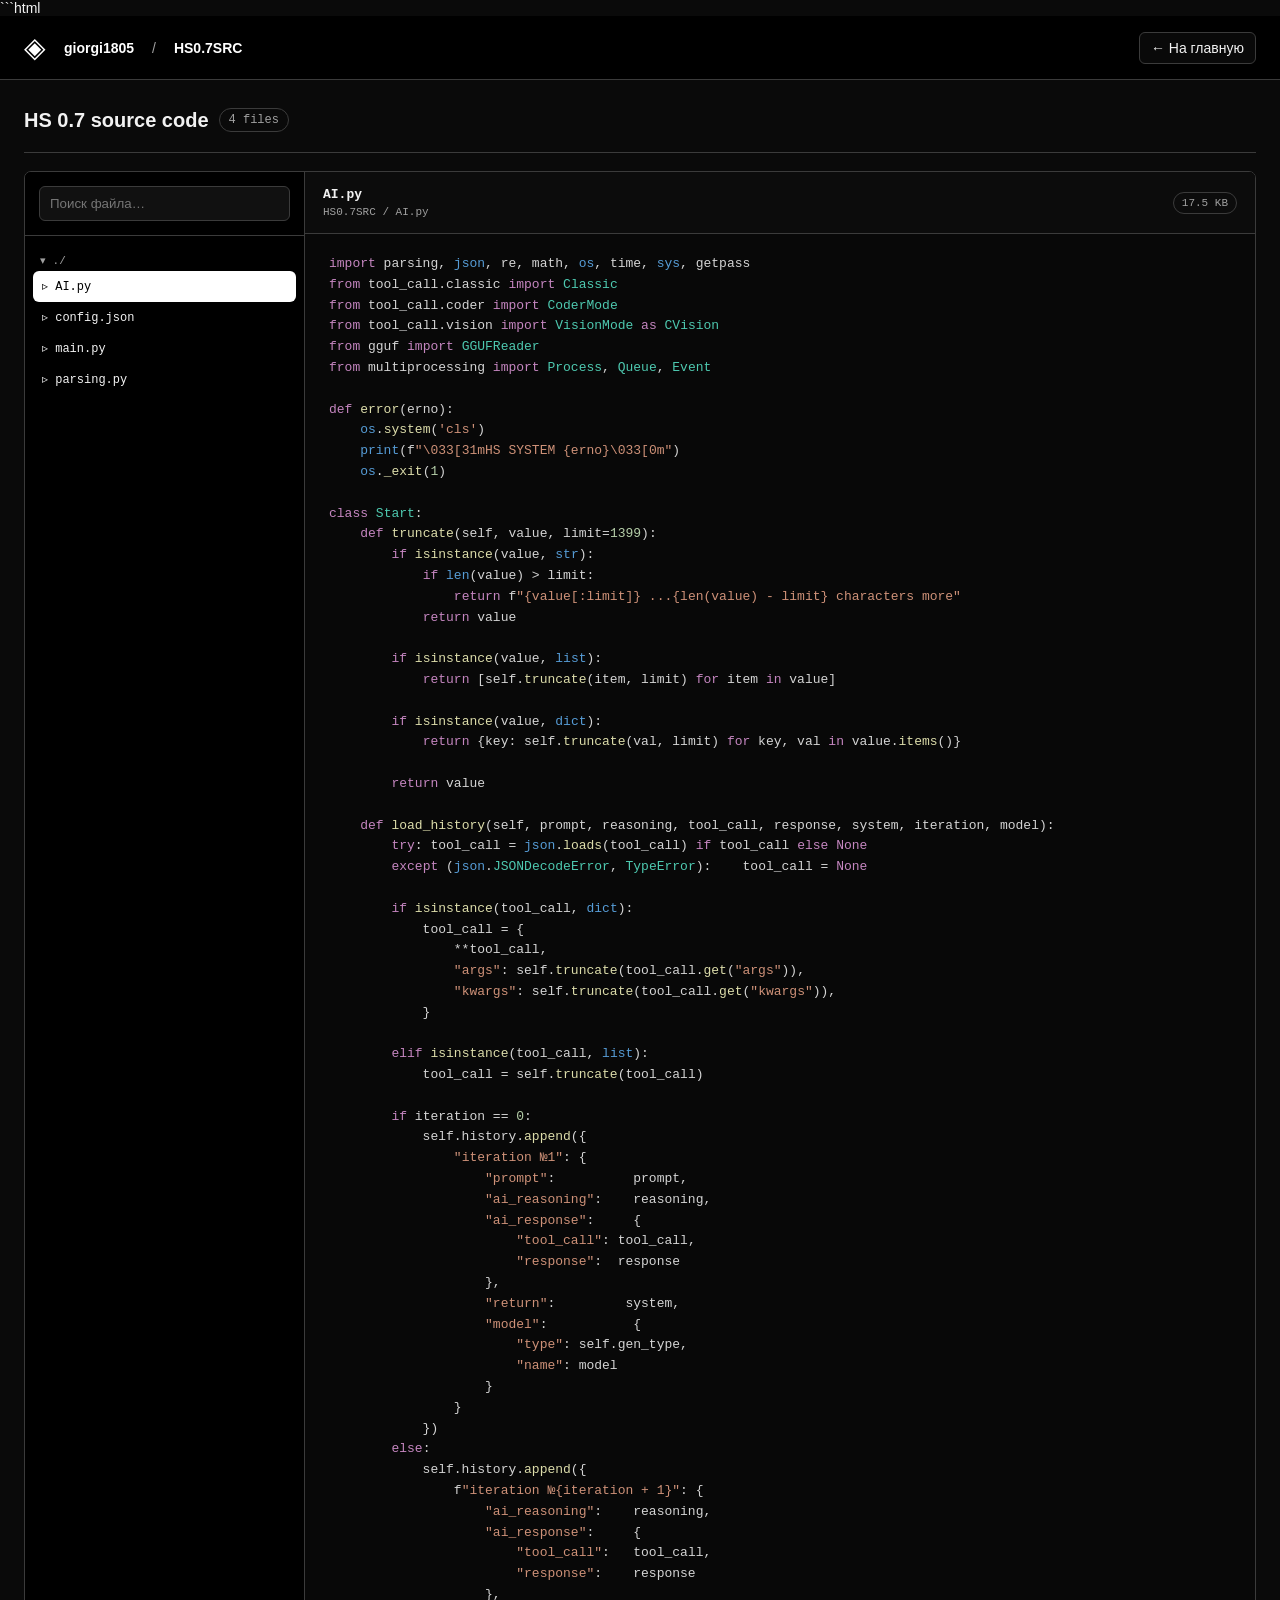
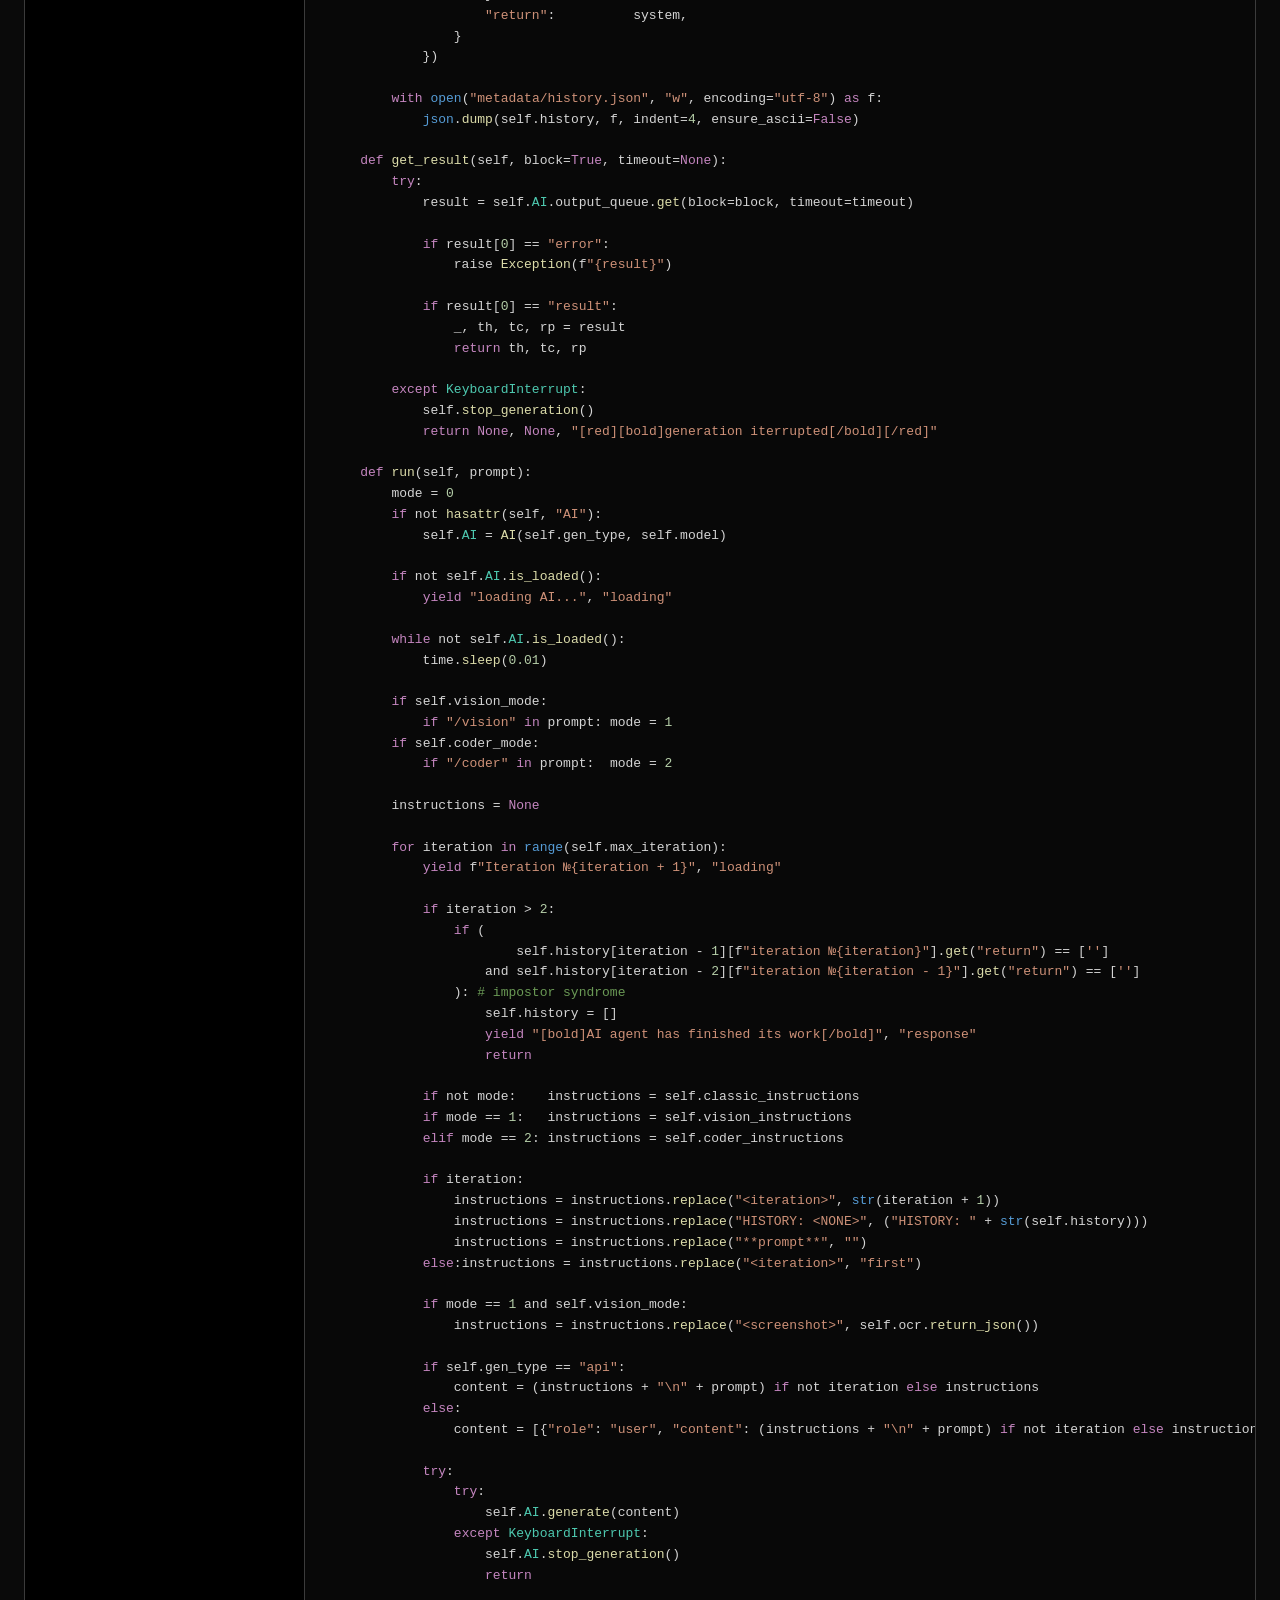
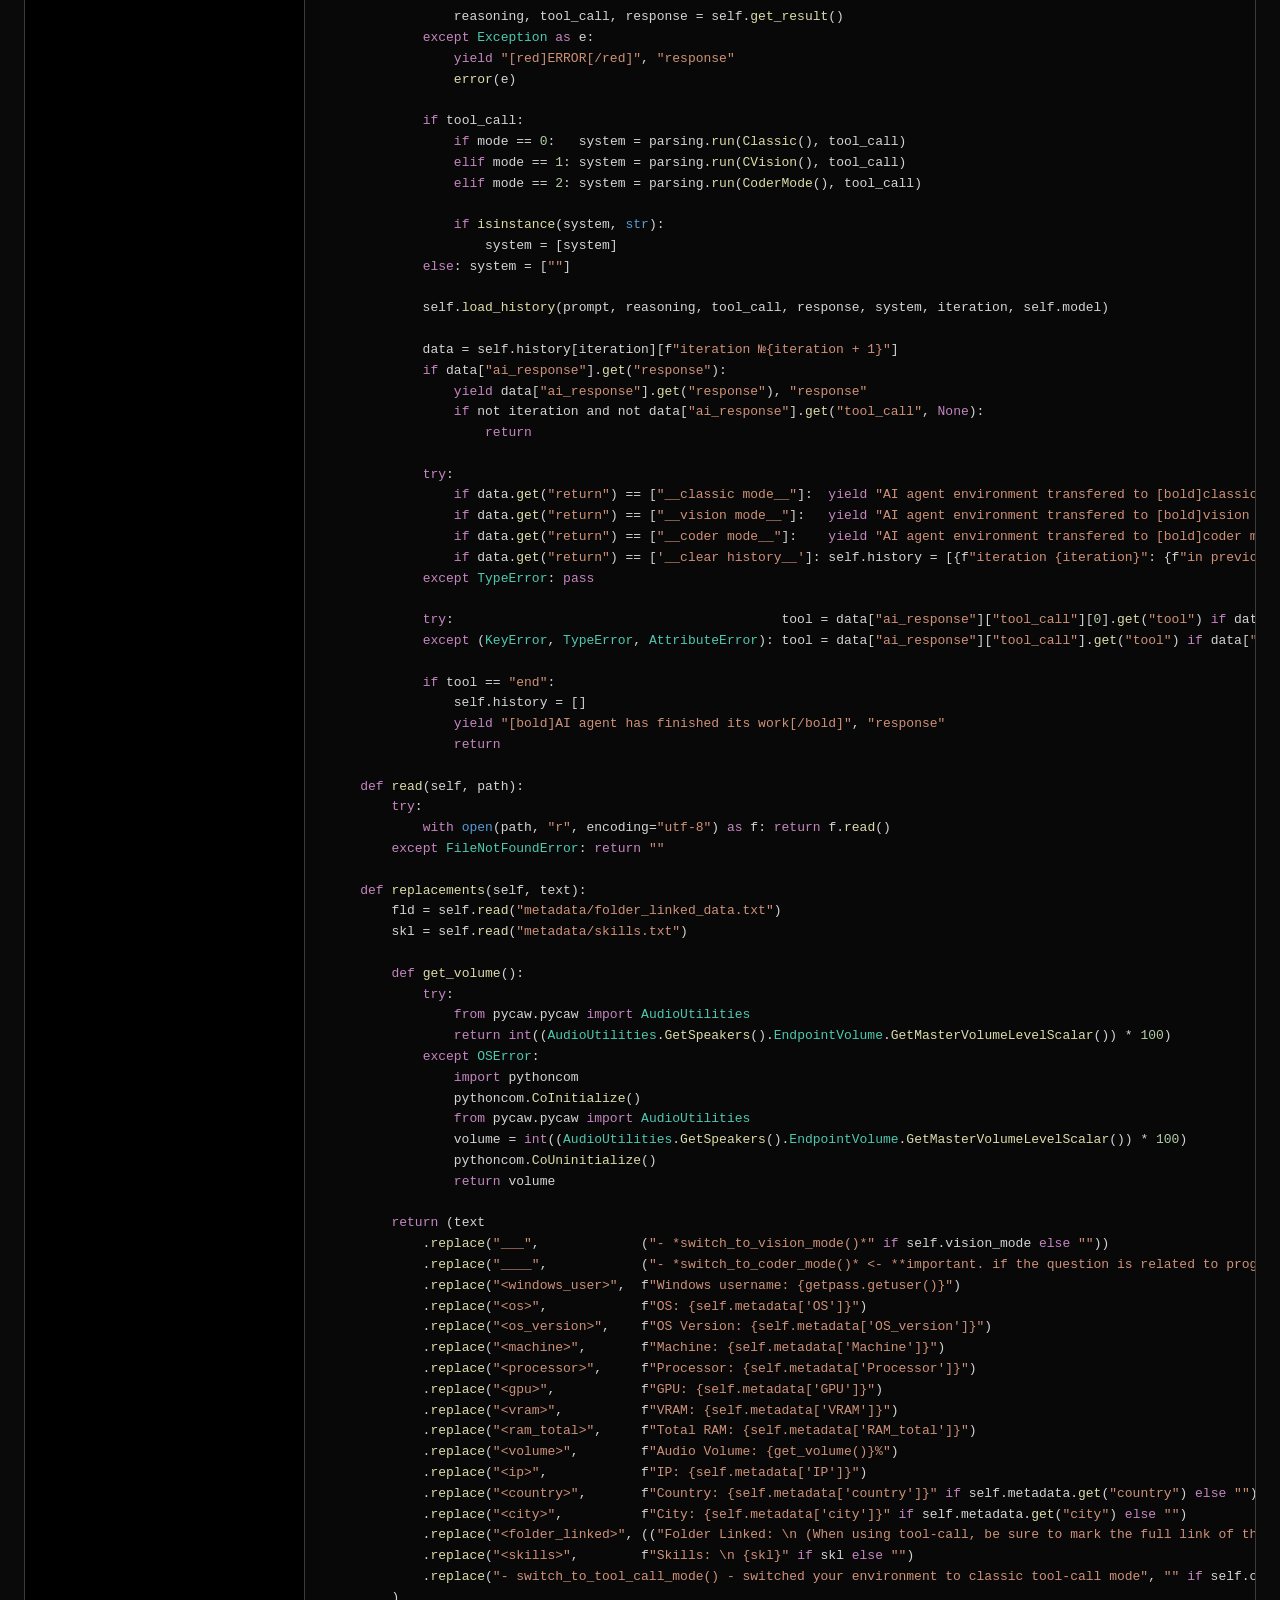
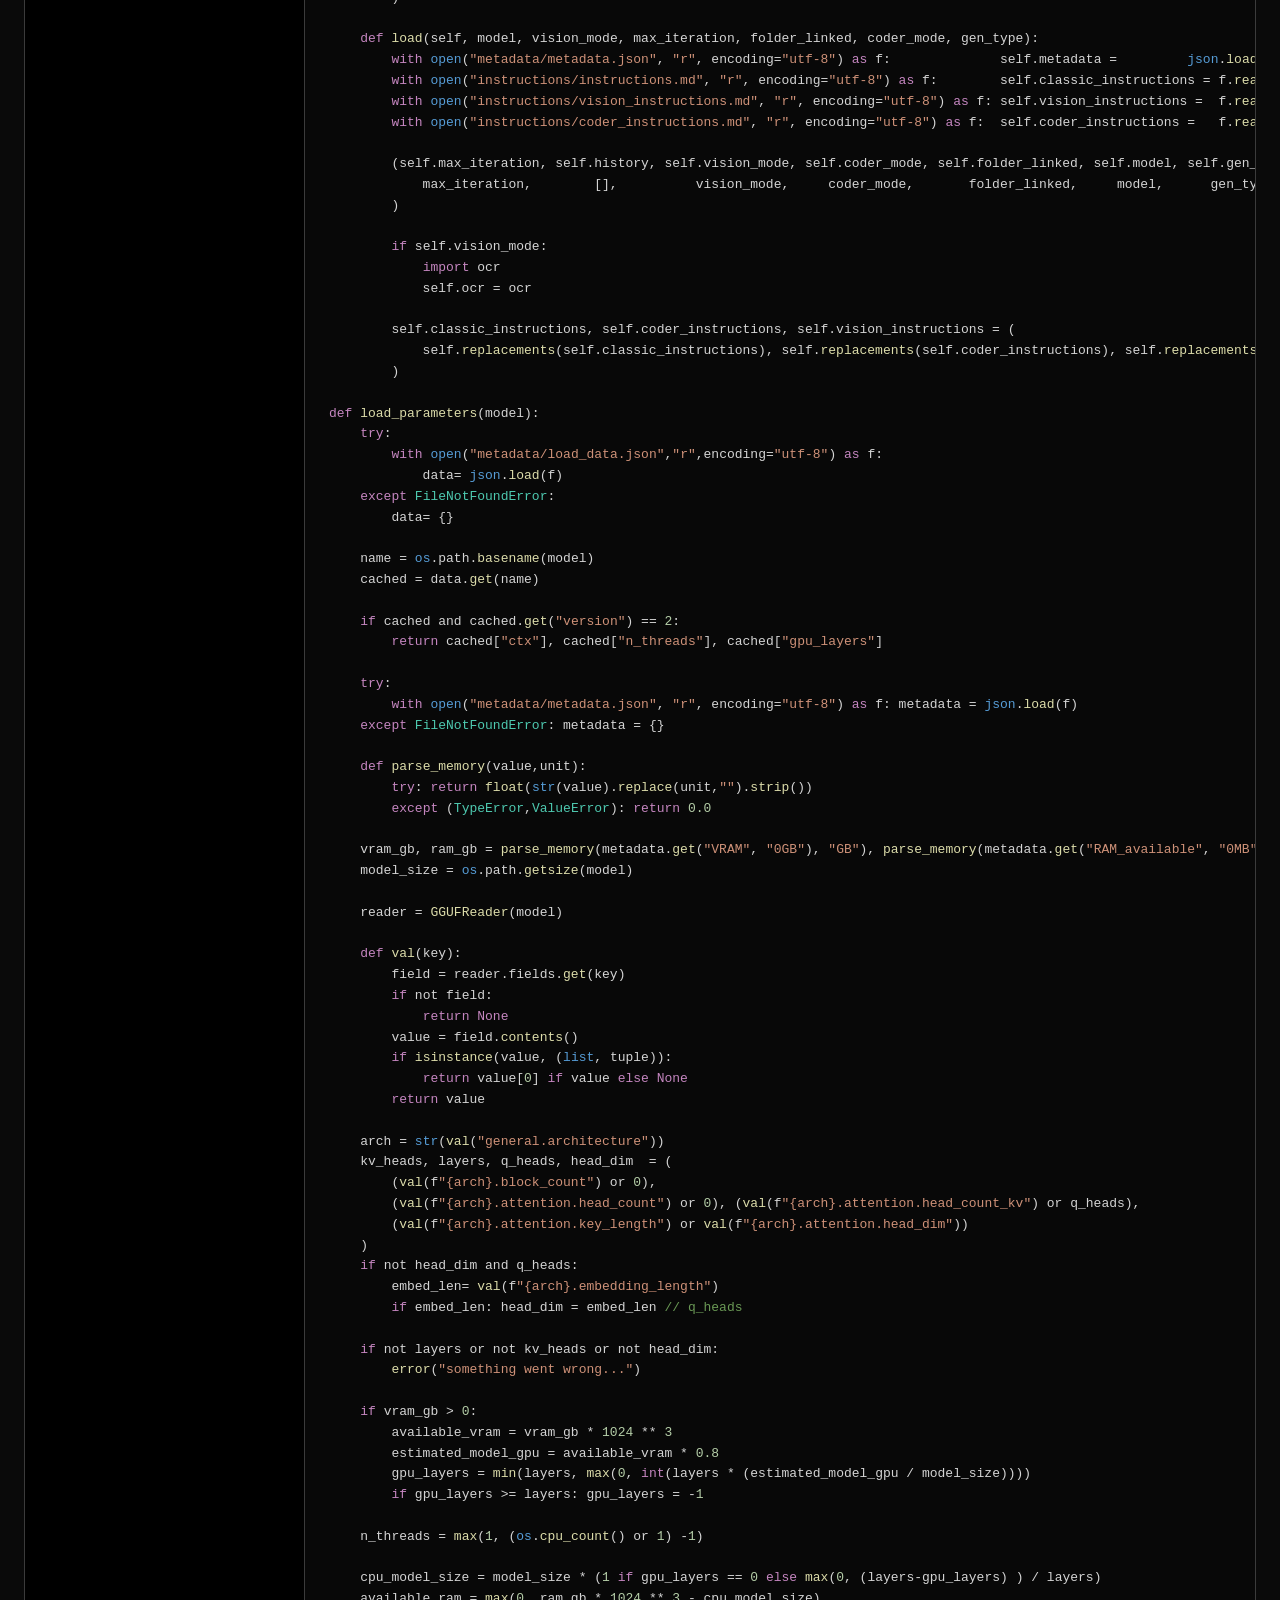
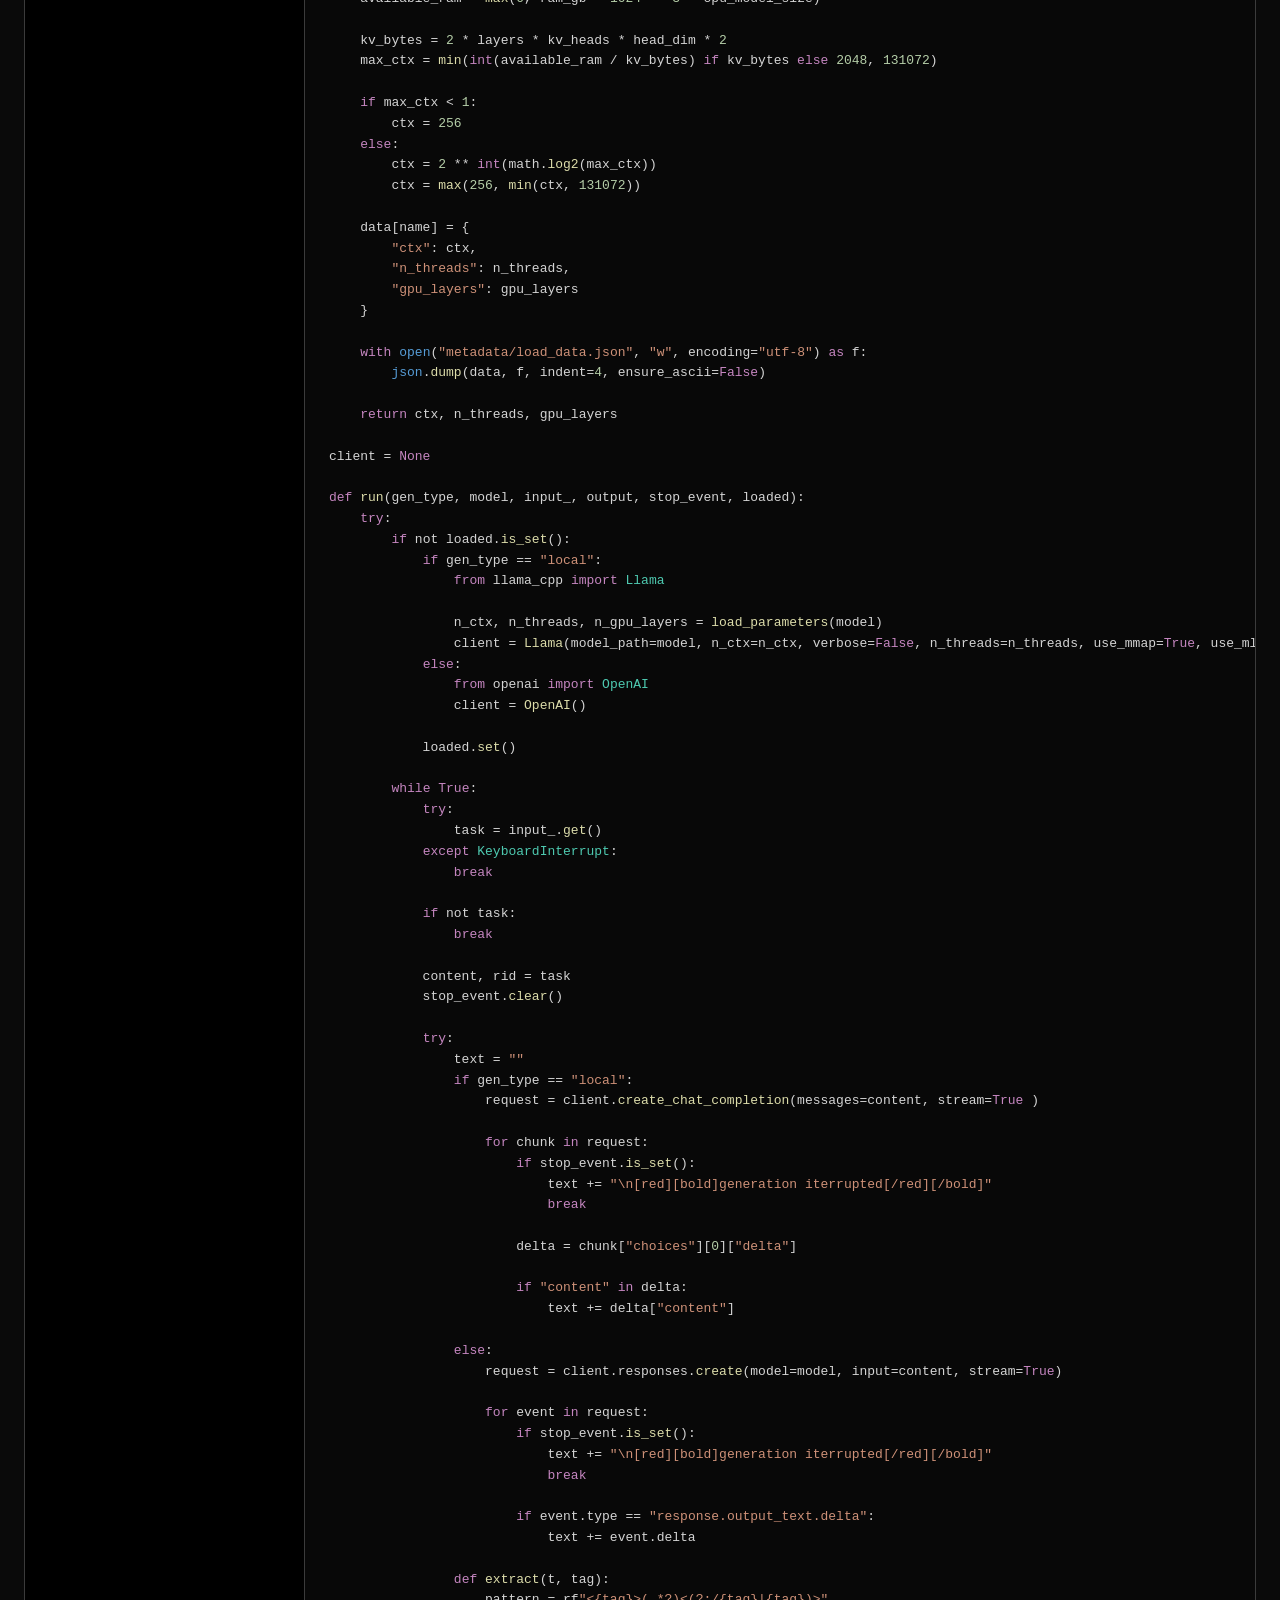
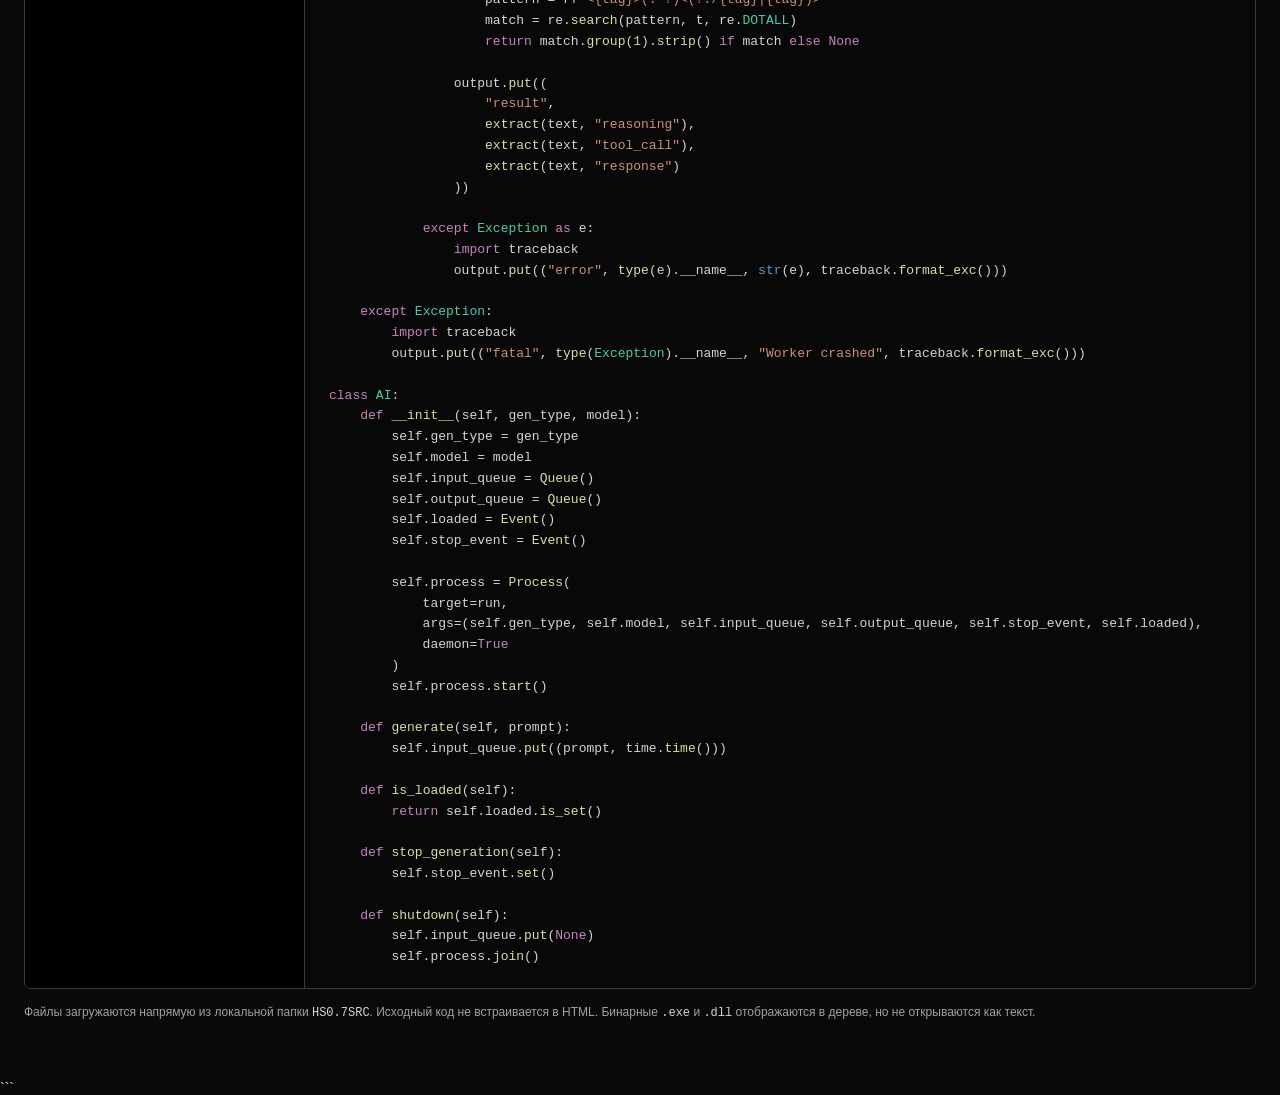
==== commit 7365a737: "Update source.html" ====
--- a/source.html
+++ b/source.html
@@ -1,3 +1,4 @@
+```html
 <!doctype html>
 <html lang="ru">
 <head>
@@ -5,32 +6,831 @@
 <meta name="viewport" content="width=device-width, initial-scale=1">
 <meta name="description" content="Исходный код HS 0.7">
 <title>HS 0.7 · Source</title>
+
 <style>
-:root{--bg:#0a0a0a;--canvas:#000;--panel:#121212;--border:#3b3b3b;--text:#f2f2f2;--muted:#a0a0a0;--link:#fff;--hover:#f2f2f2;--mono:ui-monospace,SFMono-Regular,Consolas,"Liberation Mono",monospace}*{box-sizing:border-box}body{margin:0;background:var(--bg);color:var(--text);font:14px -apple-system,BlinkMacSystemFont,"Segoe UI",sans-serif}.top{height:64px;border-bottom:1px solid var(--border);display:flex;align-items:center;padding:0 max(24px,calc((100vw - 1280px)/2));gap:18px;background:var(--canvas)}.mark{font:28px var(--mono);color:#fff;text-decoration:none}.repo{font-weight:600;color:#fff;text-decoration:none}.slash{color:var(--muted)}.repo b{color:#fff}.back{margin-left:auto;color:var(--text);text-decoration:none;border:1px solid var(--border);border-radius:6px;padding:7px 11px;background:#090909}.back:hover{background:#fff;color:#000;border-color:#fff}main{max-width:1280px;margin:auto;padding:28px 24px 48px}.crumb{display:flex;align-items:center;gap:10px;padding-bottom:20px;border-bottom:1px solid var(--border)}.crumb strong{font-size:20px}.tag{color:var(--muted);font:12px var(--mono);border:1px solid var(--border);border-radius:20px;padding:4px 9px}.layout{display:grid;grid-template-columns:280px minmax(0,1fr);border:1px solid var(--border);border-radius:7px;overflow:hidden;margin-top:18px;min-height:680px;background:#000}.sidebar{background:var(--canvas);border-right:1px solid var(--border)}.search{padding:14px;border-bottom:1px solid var(--border)}input{width:100%;color:var(--text);background:#111;border:1px solid var(--border);border-radius:6px;padding:9px 10px;outline:0}input:focus{border-color:#fff;box-shadow:0 0 0 3px #ffffff26}.tree{padding:8px;max-height:622px;overflow:auto}.folder{margin:10px 7px 4px;color:var(--muted);font:11px var(--mono)}button.file{display:block;width:100%;padding:8px 9px;border:0;border-radius:6px;background:none;color:var(--text);text-align:left;cursor:pointer;font:12px var(--mono);overflow:hidden;text-overflow:ellipsis;white-space:nowrap}button.file:hover{background:#242424;color:#fff}button.file.active{background:#fff;color:#000}.viewer{min-width:0;background:var(--bg);display:flex;flex-direction:column}.bar{min-height:62px;padding:12px 18px;border-bottom:1px solid var(--border);display:flex;align-items:center;justify-content:space-between;gap:16px;background:#0c0c0c}.bar strong{display:block;font:600 13px var(--mono)}.bar small{display:block;color:var(--muted);margin-top:4px;font:11px var(--mono)}.badge{color:var(--muted);border:1px solid var(--border);border-radius:20px;padding:4px 8px;font:11px var(--mono)}pre{margin:0;flex:1;overflow:auto;padding:20px 24px;color:#d4d4d4;background:#080808;font:13px/1.6 var(--mono);tab-size:2;white-space:pre}.empty{padding:50px 25px;color:var(--muted);font:14px var(--mono)}.notice{margin-top:16px;color:var(--muted);font-size:12px}code{color:#d4d4d4}.tok-comment{color:#6a9955}.tok-string{color:#ce9178}.tok-keyword{color:#c586c0}.tok-number{color:#b5cea8}.tok-function{color:#dcdcaa}.tok-class{color:#4ec9b0}.tok-builtin{color:#569cd6}.tok-decorator{color:#d7ba7d}.tok-operator{color:#d4d4d4}@media(max-width:760px){.top{padding:0 16px}.layout{grid-template-columns:1fr}.sidebar{border-right:0;border-bottom:1px solid var(--border)}.tree{max-height:230px}.back{font-size:12px}main{padding:18px 16px}.crumb strong{font-size:17px}pre{padding:16px;font-size:11px}}
+:root{
+  --bg:#0a0a0a;
+  --canvas:#000;
+  --panel:#121212;
+  --border:#3b3b3b;
+  --text:#f2f2f2;
+  --muted:#a0a0a0;
+  --link:#fff;
+  --hover:#f2f2f2;
+  --mono:ui-monospace,SFMono-Regular,Consolas,"Liberation Mono",monospace
+}
+
+*{
+  box-sizing:border-box
+}
+
+body{
+  margin:0;
+  background:var(--bg);
+  color:var(--text);
+  font:14px -apple-system,BlinkMacSystemFont,"Segoe UI",sans-serif
+}
+
+.top{
+  height:64px;
+  border-bottom:1px solid var(--border);
+  display:flex;
+  align-items:center;
+  padding:0 max(24px,calc((100vw - 1280px)/2));
+  gap:18px;
+  background:var(--canvas)
+}
+
+.mark{
+  font:28px var(--mono);
+  color:#fff;
+  text-decoration:none
+}
+
+.repo{
+  font-weight:600;
+  color:#fff;
+  text-decoration:none
+}
+
+.slash{
+  color:var(--muted)
+}
+
+.repo b{
+  color:#fff
+}
+
+.back{
+  margin-left:auto;
+  color:var(--text);
+  text-decoration:none;
+  border:1px solid var(--border);
+  border-radius:6px;
+  padding:7px 11px;
+  background:#090909
+}
+
+.back:hover{
+  background:#fff;
+  color:#000;
+  border-color:#fff
+}
+
+main{
+  max-width:1280px;
+  margin:auto;
+  padding:28px 24px 48px
+}
+
+.crumb{
+  display:flex;
+  align-items:center;
+  gap:10px;
+  padding-bottom:20px;
+  border-bottom:1px solid var(--border)
+}
+
+.crumb strong{
+  font-size:20px
+}
+
+.tag{
+  color:var(--muted);
+  font:12px var(--mono);
+  border:1px solid var(--border);
+  border-radius:20px;
+  padding:4px 9px
+}
+
+.layout{
+  display:grid;
+  grid-template-columns:280px minmax(0,1fr);
+  border:1px solid var(--border);
+  border-radius:7px;
+  overflow:hidden;
+  margin-top:18px;
+  min-height:680px;
+  background:#000
+}
+
+.sidebar{
+  background:var(--canvas);
+  border-right:1px solid var(--border)
+}
+
+.search{
+  padding:14px;
+  border-bottom:1px solid var(--border)
+}
+
+input{
+  width:100%;
+  color:var(--text);
+  background:#111;
+  border:1px solid var(--border);
+  border-radius:6px;
+  padding:9px 10px;
+  outline:0
+}
+
+input:focus{
+  border-color:#fff;
+  box-shadow:0 0 0 3px #ffffff26
+}
+
+.tree{
+  padding:8px;
+  max-height:622px;
+  overflow:auto
+}
+
+.folder{
+  margin:10px 7px 4px;
+  color:var(--muted);
+  font:11px var(--mono)
+}
+
+button.file{
+  display:block;
+  width:100%;
+  padding:8px 9px;
+  border:0;
+  border-radius:6px;
+  background:none;
+  color:var(--text);
+  text-align:left;
+  cursor:pointer;
+  font:12px var(--mono);
+  overflow:hidden;
+  text-overflow:ellipsis;
+  white-space:nowrap
+}
+
+button.file:hover{
+  background:#242424;
+  color:#fff
+}
+
+button.file.active{
+  background:#fff;
+  color:#000
+}
+
+.viewer{
+  min-width:0;
+  background:var(--bg);
+  display:flex;
+  flex-direction:column
+}
+
+.bar{
+  min-height:62px;
+  padding:12px 18px;
+  border-bottom:1px solid var(--border);
+  display:flex;
+  align-items:center;
+  justify-content:space-between;
+  gap:16px;
+  background:#0c0c0c
+}
+
+.bar strong{
+  display:block;
+  font:600 13px var(--mono)
+}
+
+.bar small{
+  display:block;
+  color:var(--muted);
+  margin-top:4px;
+  font:11px var(--mono)
+}
+
+.badge{
+  color:var(--muted);
+  border:1px solid var(--border);
+  border-radius:20px;
+  padding:4px 8px;
+  font:11px var(--mono);
+  white-space:nowrap
+}
+
+pre{
+  margin:0;
+  flex:1;
+  overflow:auto;
+  padding:20px 24px;
+  color:#d4d4d4;
+  background:#080808;
+  font:13px/1.6 var(--mono);
+  tab-size:2;
+  white-space:pre;
+  min-height:0
+}
+
+.empty{
+  padding:50px 25px;
+  color:var(--muted);
+  font:14px var(--mono)
+}
+
+.notice{
+  margin-top:16px;
+  color:var(--muted);
+  font-size:12px
+}
+
+code{
+  color:#d4d4d4
+}
+
+.tok-comment{
+  color:#6a9955
+}
+
+.tok-string{
+  color:#ce9178
+}
+
+.tok-keyword{
+  color:#c586c0
+}
+
+.tok-number{
+  color:#b5cea8
+}
+
+.tok-function{
+  color:#dcdcaa
+}
+
+.tok-class{
+  color:#4ec9b0
+}
+
+.tok-builtin{
+  color:#569cd6
+}
+
+.tok-decorator{
+  color:#d7ba7d
+}
+
+.tok-operator{
+  color:#d4d4d4
+}
+
+.status-error{
+  color:#f48771
+}
+
+.status-loading{
+  color:#dcdcaa
+}
+
+@media(max-width:760px){
+  .top{
+    padding:0 16px
+  }
+
+  .layout{
+    grid-template-columns:1fr
+  }
+
+  .sidebar{
+    border-right:0;
+    border-bottom:1px solid var(--border)
+  }
+
+  .tree{
+    max-height:230px
+  }
+
+  .back{
+    font-size:12px
+  }
+
+  main{
+    padding:18px 16px
+  }
+
+  .crumb strong{
+    font-size:17px
+  }
+
+  pre{
+    padding:16px;
+    font-size:11px
+  }
+}
 </style>
 </head>
+
 <body>
-<header class="top"><a class="mark" href="index.html">◈</a><a class="repo" href="index.html">giorgi1805</a><span class="slash">/</span><a class="repo" href="source.html"><b>HS0.7SRC</b></a><a class="back" href="index.html">← На главную</a></header>
-<main><div class="crumb"><strong>HS 0.7 source code</strong><span class="tag" id="count"></span></div><section class="layout"><aside class="sidebar"><div class="search"><input id="search" type="search" placeholder="Поиск файла…" autocomplete="off"></div><div class="tree" id="tree"></div></aside><section class="viewer"><div class="bar"><div><strong id="filename">Выберите файл</strong><small id="filepath">HS0.7SRC</small></div><span class="badge" id="type">SOURCE</span></div><pre id="code" class="empty">Выберите файл в дереве слева, чтобы открыть его содержимое.</pre></section></section><p class="notice">Файлы встроены из локальной папки <code>HS0.7SRC</code>. Бинарные .exe и .dll отображаются в дереве, но не открываются как текст.</p></main>
+
+<header class="top">
+  <a class="mark" href="index.html">◈</a>
+
+  <a class="repo" href="index.html">
+    giorgi1805
+  </a>
+
+  <span class="slash">/</span>
+
+  <a class="repo" href="source.html">
+    <b>HS0.7SRC</b>
+  </a>
+
+  <a class="back" href="index.html">
+    ← На главную
+  </a>
+</header>
+
+
+<main>
+
+  <div class="crumb">
+    <strong>HS 0.7 source code</strong>
+    <span class="tag" id="count">loading...</span>
+  </div>
+
+
+  <section class="layout">
+
+    <aside class="sidebar">
+
+      <div class="search">
+        <input
+          id="search"
+          type="search"
+          placeholder="Поиск файла…"
+          autocomplete="off"
+        >
+      </div>
+
+      <div class="tree" id="tree">
+        <div class="empty">
+          Загрузка списка файлов...
+        </div>
+      </div>
+
+    </aside>
+
+
+    <section class="viewer">
+
+      <div class="bar">
+
+        <div>
+          <strong id="filename">
+            Выберите файл
+          </strong>
+
+          <small id="filepath">
+            HS0.7SRC
+          </small>
+        </div>
+
+        <span class="badge" id="type">
+          SOURCE
+        </span>
+
+      </div>
+
+
+      <pre id="code" class="empty">Выберите файл в дереве слева, чтобы открыть его содержимое.</pre>
+
+    </section>
+
+  </section>
+
+
+  <p class="notice">
+    Файлы загружаются напрямую из локальной папки
+    <code>HS0.7SRC</code>.
+    Исходный код не встраивается в HTML.
+    Бинарные <code>.exe</code> и <code>.dll</code>
+    отображаются в дереве, но не открываются как текст.
+  </p>
+
+</main>
+
+
 <script>
-const files=[{"path": "AI.py", "name": "AI.py", "size": 17964, "text": true, "content": "import parsing, json, re, math, os, time, sys, getpass\nfrom tool_call.classic import Classic \nfrom tool_call.coder import CoderMode\nfrom tool_call.vision import VisionMode as CVision \nfrom gguf import GGUFReader\nfrom multiprocessing import Process, Queue, Event\n\ndef error(erno): \n    os.system('cls') \n    print(f\"\\033[31mHS SYSTEM {erno}\\033[0m\")\n    os._exit(1) \n\nclass Start: \n    def truncate(self, value, limit=1399):\n        if isinstance(value, str):\n            if len(value) > limit:\n                return f\"{value[:limit]} ...{len(value) - limit} characters more\"\n            return value\n\n        if isinstance(value, list): \n            return [self.truncate(item, limit) for item in value]\n\n        if isinstance(value, dict): \n            return {key: self.truncate(val, limit) for key, val in value.items()}\n\n        return value\n\n    def load_history(self, prompt, reasoning, tool_call, response, system, iteration, model):\n        try: tool_call = json.loads(tool_call) if tool_call else None\n        except (json.JSONDecodeError, TypeError):    tool_call = None\n\n        if isinstance(tool_call, dict):\n            tool_call = {\n                **tool_call,\n                \"args\": self.truncate(tool_call.get(\"args\")),\n                \"kwargs\": self.truncate(tool_call.get(\"kwargs\")),\n            }\n\n        elif isinstance(tool_call, list):\n            tool_call = self.truncate(tool_call)\n\n        if iteration == 0:\n            self.history.append({\n                \"iteration №1\": {\n                    \"prompt\":          prompt, \n                    \"ai_reasoning\":    reasoning, \n                    \"ai_response\":     {\n                        \"tool_call\": tool_call, \n                        \"response\":  response\n                    }, \n                    \"return\":         system, \n                    \"model\":           {\n                        \"type\": self.gen_type, \n                        \"name\": model\n                    }\n                }\n            })\n        else:\n            self.history.append({\n                f\"iteration №{iteration + 1}\": {\n                    \"ai_reasoning\":    reasoning, \n                    \"ai_response\":     {\n                        \"tool_call\":   tool_call, \n                        \"response\":    response\n                    }, \n                    \"return\":          system,\n                }\n            })\n\n        with open(\"metadata/history.json\", \"w\", encoding=\"utf-8\") as f: \n            json.dump(self.history, f, indent=4, ensure_ascii=False)\n\n    def get_result(self, block=True, timeout=None):\n        try:\n            result = self.AI.output_queue.get(block=block, timeout=timeout)\n            \n            if result[0] == \"error\":\n                raise Exception(f\"{result}\")\n\n            if result[0] == \"result\":\n                _, th, tc, rp = result\n                return th, tc, rp\n\n        except KeyboardInterrupt:\n            self.stop_generation()\n            return None, None, \"[red][bold]generation iterrupted[/bold][/red]\"\n        \n    def run(self, prompt):   \n        mode = 0\n        if not hasattr(self, \"AI\"): \n            self.AI = AI(self.gen_type, self.model)\n        \n        if not self.AI.is_loaded(): \n            yield \"loading AI...\", \"loading\"\n\n        while not self.AI.is_loaded(): \n            time.sleep(0.01)\n\n        if self.vision_mode: \n            if \"/vision\" in prompt: mode = 1\n        if self.coder_mode: \n            if \"/coder\" in prompt:  mode = 2 \n\n        instructions = None \n        \n        for iteration in range(self.max_iteration):\n            yield f\"Iteration №{iteration + 1}\", \"loading\"\n\n            if iteration > 2:\n                if (\n                        self.history[iteration - 1][f\"iteration №{iteration}\"].get(\"return\") == [''] \n                    and self.history[iteration - 2][f\"iteration №{iteration - 1}\"].get(\"return\") == ['']\n                ): # impostor syndrome\n                    self.history = []\n                    yield \"[bold]AI agent has finished its work[/bold]\", \"response\"\n                    return\n\n            if not mode:    instructions = self.classic_instructions \n            if mode == 1:   instructions = self.vision_instructions \n            elif mode == 2: instructions = self.coder_instructions\n\n            if iteration:\n                instructions = instructions.replace(\"<iteration>\", str(iteration + 1))\n                instructions = instructions.replace(\"HISTORY: <NONE>\", (\"HISTORY: \" + str(self.history)))\n                instructions = instructions.replace(\"**prompt**\", \"\")\n            else:instructions = instructions.replace(\"<iteration>\", \"first\")\n\n            if mode == 1 and self.vision_mode: \n                instructions = instructions.replace(\"<screenshot>\", self.ocr.return_json())\n\n            if self.gen_type == \"api\": \n                content = (instructions + \"\\n\" + prompt) if not iteration else instructions\n            else:\n                content = [{\"role\": \"user\", \"content\": (instructions + \"\\n\" + prompt) if not iteration else instructions}]\n\n            try: \n                try:\n                    self.AI.generate(content) \n                except KeyboardInterrupt: \n                    self.AI.stop_generation()\n                    return \n\n                reasoning, tool_call, response = self.get_result()\n            except Exception as e: \n                yield \"[red]ERROR[/red]\", \"response\"\n                error(e) \n\n            if tool_call:\n                if mode == 0:   system = parsing.run(Classic(), tool_call)\n                elif mode == 1: system = parsing.run(CVision(), tool_call)\n                elif mode == 2: system = parsing.run(CoderMode(), tool_call) \n\n                if isinstance(system, str): \n                    system = [system]\n            else: system = [\"\"]\n\n            self.load_history(prompt, reasoning, tool_call, response, system, iteration, self.model)\n\n            data = self.history[iteration][f\"iteration №{iteration + 1}\"]\n            if data[\"ai_response\"].get(\"response\"): \n                yield data[\"ai_response\"].get(\"response\"), \"response\"\n                if not iteration and not data[\"ai_response\"].get(\"tool_call\", None):\n                    return\n\n            try:\n                if data.get(\"return\") == [\"__classic mode__\"]:  yield \"AI agent environment transfered to [bold]classic mode[/bold]\", \"response\"; mode = 0\n                if data.get(\"return\") == [\"__vision mode__\"]:   yield \"AI agent environment transfered to [bold]vision mode[/bold]\", \"response\";  mode = 1\n                if data.get(\"return\") == [\"__coder mode__\"]:    yield \"AI agent environment transfered to [bold]coder mode[/bold]\", \"response\";   mode = 2\n                if data.get(\"return\") == ['__clear history__']: self.history = [{f\"iteration {iteration}\": {f\"in previous iteration you cleaned history to avoid polluting the context window, note: {system[0][1] if system[0][1] else None}\"}}]\n            except TypeError: pass\n\n            try:                                          tool = data[\"ai_response\"][\"tool_call\"][0].get(\"tool\") if data[\"ai_response\"][\"tool_call\"] else None\n            except (KeyError, TypeError, AttributeError): tool = data[\"ai_response\"][\"tool_call\"].get(\"tool\") if data[\"ai_response\"][\"tool_call\"] else None\n            \n            if tool == \"end\":\n                self.history = []\n                yield \"[bold]AI agent has finished its work[/bold]\", \"response\"\n                return  \n\n    def read(self, path): \n        try: \n            with open(path, \"r\", encoding=\"utf-8\") as f: return f.read()\n        except FileNotFoundError: return \"\" \n\n    def replacements(self, text):\n        fld = self.read(\"metadata/folder_linked_data.txt\")\n        skl = self.read(\"metadata/skills.txt\")\n\n        def get_volume():\n            try:\n                from pycaw.pycaw import AudioUtilities\n                return int((AudioUtilities.GetSpeakers().EndpointVolume.GetMasterVolumeLevelScalar()) * 100)\n            except OSError: \n                import pythoncom\n                pythoncom.CoInitialize()\n                from pycaw.pycaw import AudioUtilities\n                volume = int((AudioUtilities.GetSpeakers().EndpointVolume.GetMasterVolumeLevelScalar()) * 100)\n                pythoncom.CoUninitialize()\n                return volume\n            \n        return (text\n            .replace(\"___\",             (\"- *switch_to_vision_mode()*\" if self.vision_mode else \"\"))\n            .replace(\"____\",            (\"- *switch_to_coder_mode()* <- **important. if the question is related to programming (When you use it, you are transferred to another environment more suitable for programming)**\" if self.folder_linked else \"\"))\n            .replace(\"<windows_user>\",  f\"Windows username: {getpass.getuser()}\")\n            .replace(\"<os>\",            f\"OS: {self.metadata['OS']}\")\n            .replace(\"<os_version>\",    f\"OS Version: {self.metadata['OS_version']}\")\n            .replace(\"<machine>\",       f\"Machine: {self.metadata['Machine']}\")\n            .replace(\"<processor>\",     f\"Processor: {self.metadata['Processor']}\")\n            .replace(\"<gpu>\",           f\"GPU: {self.metadata['GPU']}\")\n            .replace(\"<vram>\",          f\"VRAM: {self.metadata['VRAM']}\")\n            .replace(\"<ram_total>\",     f\"Total RAM: {self.metadata['RAM_total']}\")\n            .replace(\"<volume>\",        f\"Audio Volume: {get_volume()}%\")\n            .replace(\"<ip>\",            f\"IP: {self.metadata['IP']}\")\n            .replace(\"<country>\",       f\"Country: {self.metadata['country']}\" if self.metadata.get(\"country\") else \"\")\n            .replace(\"<city>\",          f\"City: {self.metadata['city']}\" if self.metadata.get(\"city\") else \"\")\n            .replace(\"<folder_linked>\", ((\"Folder Linked: \\n (When using tool-call, be sure to mark the full link of the marked folder (ONLY WITH '\\\\' IN PATH))\" + fld) if fld else \"Folder Linked: None\") if self.folder_linked else \"Folder Linked: None\")\n            .replace(\"<skills>\",        f\"Skills: \\n {skl}\" if skl else \"\")\n            .replace(\"- switch_to_tool_call_mode() - switched your environment to classic tool-call mode\", \"\" if self.coder_mode else \"- switch_to_tool_call_mode() - switched your environment to classic tool-call mode \")\n        )\n\n    def load(self, model, vision_mode, max_iteration, folder_linked, coder_mode, gen_type):\n        with open(\"metadata/metadata.json\", \"r\", encoding=\"utf-8\") as f:              self.metadata =         json.load(f)\n        with open(\"instructions/instructions.md\", \"r\", encoding=\"utf-8\") as f:        self.classic_instructions = f.read()\n        with open(\"instructions/vision_instructions.md\", \"r\", encoding=\"utf-8\") as f: self.vision_instructions =  f.read()\n        with open(\"instructions/coder_instructions.md\", \"r\", encoding=\"utf-8\") as f:  self.coder_instructions =   f.read()\n\n        (self.max_iteration, self.history, self.vision_mode, self.coder_mode, self.folder_linked, self.model, self.gen_type) = (\n            max_iteration,        [],          vision_mode,     coder_mode,       folder_linked,     model,      gen_type    \n        ) \n\n        if self.vision_mode:\n            import ocr\n            self.ocr = ocr\n\n        self.classic_instructions, self.coder_instructions, self.vision_instructions = (\n            self.replacements(self.classic_instructions), self.replacements(self.coder_instructions), self.replacements(self.vision_instructions)\n        )\n\ndef load_parameters(model):\n    try:\n        with open(\"metadata/load_data.json\",\"r\",encoding=\"utf-8\") as f:\n            data= json.load(f)\n    except FileNotFoundError:\n        data= {}\n\n    name = os.path.basename(model)\n    cached = data.get(name)\n\n    if cached and cached.get(\"version\") == 2:\n        return cached[\"ctx\"], cached[\"n_threads\"], cached[\"gpu_layers\"]\n\n    try:\n        with open(\"metadata/metadata.json\", \"r\", encoding=\"utf-8\") as f: metadata = json.load(f)\n    except FileNotFoundError: metadata = {}\n\n    def parse_memory(value,unit):\n        try: return float(str(value).replace(unit,\"\").strip())\n        except (TypeError,ValueError): return 0.0\n\n    vram_gb, ram_gb = parse_memory(metadata.get(\"VRAM\", \"0GB\"), \"GB\"), parse_memory(metadata.get(\"RAM_available\", \"0MB\"), \"MB\") / 1024\n    model_size = os.path.getsize(model)\n\n    reader = GGUFReader(model)\n\n    def val(key):\n        field = reader.fields.get(key)\n        if not field:\n            return None\n        value = field.contents()\n        if isinstance(value, (list, tuple)):\n            return value[0] if value else None\n        return value\n\n    arch = str(val(\"general.architecture\"))\n    kv_heads, layers, q_heads, head_dim  = (\n        (val(f\"{arch}.block_count\") or 0), \n        (val(f\"{arch}.attention.head_count\") or 0), (val(f\"{arch}.attention.head_count_kv\") or q_heads), \n        (val(f\"{arch}.attention.key_length\") or val(f\"{arch}.attention.head_dim\"))\n    )   \n    if not head_dim and q_heads:\n        embed_len= val(f\"{arch}.embedding_length\")\n        if embed_len: head_dim = embed_len // q_heads\n\n    if not layers or not kv_heads or not head_dim:\n        error(\"something went wrong...\")\n\n    if vram_gb > 0:\n        available_vram = vram_gb * 1024 ** 3\n        estimated_model_gpu = available_vram * 0.8\n        gpu_layers = min(layers, max(0, int(layers * (estimated_model_gpu / model_size))))\n        if gpu_layers >= layers: gpu_layers = -1\n\n    n_threads = max(1, (os.cpu_count() or 1) -1)\n\n    cpu_model_size = model_size * (1 if gpu_layers == 0 else max(0, (layers-gpu_layers) ) / layers)\n    available_ram = max(0, ram_gb * 1024 ** 3 - cpu_model_size)\n\n    kv_bytes = 2 * layers * kv_heads * head_dim * 2\n    max_ctx = min(int(available_ram / kv_bytes) if kv_bytes else 2048, 131072)\n\n    if max_ctx < 1:\n        ctx = 256\n    else:\n        ctx = 2 ** int(math.log2(max_ctx))\n        ctx = max(256, min(ctx, 131072))\n\n    data[name] = { \n        \"ctx\": ctx,\n        \"n_threads\": n_threads,\n        \"gpu_layers\": gpu_layers\n    }\n\n    with open(\"metadata/load_data.json\", \"w\", encoding=\"utf-8\") as f:\n        json.dump(data, f, indent=4, ensure_ascii=False)\n\n    return ctx, n_threads, gpu_layers\n\nclient = None\n\ndef run(gen_type, model, input_, output, stop_event, loaded):\n    try:\n        if not loaded.is_set():\n            if gen_type == \"local\":\n                from llama_cpp import Llama\n\n                n_ctx, n_threads, n_gpu_layers = load_parameters(model)\n                client = Llama(model_path=model, n_ctx=n_ctx, verbose=False, n_threads=n_threads, use_mmap=True, use_mlock=False, n_gpu_layers=n_gpu_layers)\n            else:\n                from openai import OpenAI\n                client = OpenAI()\n\n            loaded.set()\n\n        while True:\n            try:\n                task = input_.get()\n            except KeyboardInterrupt:\n                break\n\n            if not task:\n                break\n\n            content, rid = task\n            stop_event.clear()\n\n            try:\n                text = \"\"\n                if gen_type == \"local\":\n                    request = client.create_chat_completion(messages=content, stream=True )\n\n                    for chunk in request:\n                        if stop_event.is_set():\n                            text += \"\\n[red][bold]generation iterrupted[/red][/bold]\"\n                            break\n\n                        delta = chunk[\"choices\"][0][\"delta\"]\n\n                        if \"content\" in delta:\n                            text += delta[\"content\"]\n\n                else:\n                    request = client.responses.create(model=model, input=content, stream=True)\n\n                    for event in request:\n                        if stop_event.is_set():\n                            text += \"\\n[red][bold]generation iterrupted[/red][/bold]\"\n                            break\n\n                        if event.type == \"response.output_text.delta\":\n                            text += event.delta\n\n                def extract(t, tag):\n                    pattern = rf\"<{tag}>(.*?)<(?:/{tag}|{tag})>\"\n                    match = re.search(pattern, t, re.DOTALL)\n                    return match.group(1).strip() if match else None\n\n                output.put((\n                    \"result\",\n                    extract(text, \"reasoning\"),\n                    extract(text, \"tool_call\"),\n                    extract(text, \"response\")\n                ))\n\n            except Exception as e:\n                import traceback\n                output.put((\"error\", type(e).__name__, str(e), traceback.format_exc()))\n\n    except Exception:\n        import traceback\n        output.put((\"fatal\", type(Exception).__name__, \"Worker crashed\", traceback.format_exc()))\n\nclass AI:\n    def __init__(self, gen_type, model):\n        self.gen_type = gen_type\n        self.model = model\n        self.input_queue = Queue()\n        self.output_queue = Queue()\n        self.loaded = Event()\n        self.stop_event = Event()\n\n        self.process = Process(\n            target=run,\n            args=(self.gen_type, self.model, self.input_queue, self.output_queue, self.stop_event, self.loaded),\n            daemon=True \n        )\n        self.process.start()\n\n    def generate(self, prompt):\n        self.input_queue.put((prompt, time.time()))\n\n    def is_loaded(self): \n        return self.loaded.is_set()\n    \n    def stop_generation(self):\n        self.stop_event.set()\n        \n    def shutdown(self):\n        self.input_queue.put(None)\n        self.process.join()"}, {"path": "config.py", "name": "config.py", "size": 4420, "text": true, "content": "import json, os, sys\nfrom platform import version, system, machine\nfrom psutil import virtual_memory\nimport GPUtil\nfrom wmi import WMI\nimport requests, json\nimport UI\n\ndef optional_data():\n    with open(\"metadata/metadata.json\", \"r\", encoding=\"utf-8\") as f: \n        metadata = json.load(f) \n\n    if not \"Machine\" in metadata: \n        ram = virtual_memory()\n\n        for cpu in WMI().Win32_Processor():\n            for gpu in GPUtil.getGPUs():\n                metadata[\"GPU\"] = gpu.name\n                try: metadata[\"VRAM\"] = str(round(gpu.memoryTotal / 1024)) + \"GB\"\n                except ZeroDivisionError: metadata[\"VRAM\"] = None\n            \n            metadata[\"OS\"]            = system()\n            metadata[\"OS_version\"]    = version()\n            metadata[\"Machine\"]       = machine()\n            metadata[\"Processor\"]     = cpu.Name\n            metadata[\"RAM_total\"]     = f\"{round(ram.total / (1024**3), 2)*1000}MB\"\n            metadata[\"RAM_available\"] = f\"{round(ram.available / (1024**3), 2)*1000}MB\"\n\n        ip = requests.get(\"https://api.ipify.org\").text\n        metadata[\"IP\"] = ip\n\n        ip_data = requests.get(f\"https://ipapi.co/{ip}/json/\").json()\n        if \"country_name\" in ip_data and \"city\" in ip_data:\n            metadata[\"country\"] = ip_data[\"country_name\"]\n            metadata[\"city\"] = ip_data[\"city\"]\n        \n        with open(\"metadata/metadata.json\", \"w\", encoding=\"utf-8\") as f:\n            json.dump(metadata, f, ensure_ascii=False, indent=4)\n\ndef load_data():\n    try:\n        with open(\"metadata/metadata.json\", \"r\", encoding=\"utf-8\") as f:\n            metadata = json.load(f)\n    except (FileNotFoundError, json.JSONDecodeError):\n        while True:\n            ui = UI\n            gen_type = ui.inputr(\"enter generate type ('local' or 'api') << \", ui.c1)\n\n            if gen_type == \"/exit\": \n                ui.clear()\n                sys.exit()\n\n            if gen_type == \"local\": \n                model = ui.inputr(\"enter model path (.gguf) << \")\n                break \n            else: \n                if not os.environ[\"OPENAI_API_KEY\"].strip(): \n                    os.system(f'setx OPENAI_API_KEY \"{ui.inputr(\"Enter Your OpenAI API-key << \")}\"', ui.c1)\n                    os.system('cls') \n                    print(\"[red]NEED TO RESTART TERMINAL[/red]\")\n                    sys.exit()\n                model = \"gpt-5.6-luna\"\n                break \n\n        metadata = {\n            \"model\": model,\n            \"vision_mode\": False,\n            \"max_iteration\": 10,\n            \"folder_linked\": \"None\",\n            \"coder_mode\": False, \n            \"gen_type\": gen_type,\n            \"tg_bot_api\": None\n        }\n\n        try:\n            os.mkdir(\"metadata\")\n        except FileExistsError: \n            pass \n        \n        with open(\"metadata/metadata.json\", \"w\", encoding=\"utf-8\") as f:\n            json.dump(metadata, f, ensure_ascii=False, indent=4)\n            \n    optional_data()\n    return (\n        metadata.get(\"model\"),\n        metadata.get(\"vision_mode\"),\n        metadata.get(\"max_iteration\"),\n        metadata.get(\"folder_linked\") if os.path.exists(str(metadata.get(\"folder_linked\"))) else None,\n        metadata.get(\"coder_mode\"),\n        metadata.get(\"gen_type\"),\n        metadata.get(\"tg_bot_api\")\n    )\n\ndef save(model=None, vision_mode=None, max_iteration=None, folder_linked=None, coder_mode=None, gen_type=None, tg_bot_api=None):\n    try:\n        with open(\"metadata/metadata.json\", \"r\", encoding=\"utf-8\") as f:\n            metadata = json.load(f)\n    except (FileNotFoundError, json.JSONDecodeError):\n        metadata = {}\n\n    if model:                 metadata[\"model\"]              =              model\n    if vision_mode != None:   metadata[\"vision_mode\"]        =        vision_mode\n    if max_iteration != None: metadata[\"max_iteration\"]      =      max_iteration\n    if coder_mode != None:    metadata[\"coder_mode\"]         =         coder_mode\n    if gen_type:              metadata[\"gen_type\"]           =           gen_type\n    if tg_bot_api:            metadata[\"tg_bot_api\"]         =         tg_bot_api\n    metadata[\"folder_linked\"]                                =      folder_linked\n\n    with open(\"metadata/metadata.json\", \"w\", encoding=\"utf-8\") as f:\n        json.dump(metadata, f, ensure_ascii=False, indent=4)"}, {"path": "folder_index.py", "name": "folder_index.py", "size": 4371, "text": true, "content": "import os, re, json, parsing\nfrom folder_linked import FolderLinked\n\nclass IndexParsing: \n    @staticmethod\n    def index(path, description): \n        return {path: description}\n\nclass Indexing: \n    def __init__(self, folder_path):\n        self.folder_path = folder_path\n\n        with open(\"instructions/index_instructions.md\", \"r\", encoding=\"utf-8\") as f: \n            self.instructions = f.read()\n        try:\n            with open(\"metadata/metadata.json\", \"r\", encoding=\"utf-8\") as f: \n                self.metadata = json.load(f) \n        except FileNotFoundError:\n            self.metadata = {}\n\n    def extract(self, text):\n        text = re.sub(r\"<reasoning>.*?<\/reasoning>\", \"\", text, flags=re.DOTALL)\n        text = text.replace(\"<response>\", \"\").replace(\"<\/response>\", \"\").strip()\n\n        json_match = re.search(r\"```(?:json)?\\s*(.*?)\\s*```\", text, flags=re.DOTALL)\n        if json_match: text = json_match.group(1)\n\n        text = re.sub(r'\\}\\s*\\{', '}, {', text)\n        \n        text = text.strip()\n        if text.startswith(\"{\") and text.endswith(\"}\"):\n            text = f\"[{text}]\"\n            \n        return text\n\n    def tree(self, index_dict, current_folder, depth=0, max_depth=5, max_files=20):\n        if depth > max_depth:\n            return f\"{'    ' * depth}|-- ...\\n\"\n\n        result = []\n        try:\n            items = sorted(os.listdir(current_folder))\n        except Exception as e:\n            return f\"{'    ' * depth}|-- [ERROR: {e}]\\n\"\n\n        for i, name in enumerate(items):\n            if i >= max_files:\n                result.append(f\"{'    ' * depth}|-- ... ({len(items) - max_files} more)\")\n                break\n\n            full_path = os.path.join(current_folder, name)\n            rel_path = os.path.normpath(os.path.relpath(full_path, self.folder_path))\n            prefix = \"    \" * depth\n\n            if os.path.isfile(full_path):\n                result.append(f\"{prefix}|-- {name}\")\n                result.append(f\"{prefix}    |-- DESCRIPTION\")\n                desc = index_dict.get(rel_path) or index_dict.get(name) or index_dict.get(os.path.normpath(full_path))\n                \n                if desc:\n                    for line in str(desc).split('\\n'):\n                        result.append(f\"{prefix}        | {line}\")\n                else:\n                    result.append(f\"{prefix}        | No description\")\n            else:\n                result.append(f\"{prefix}|-- {name}/\")\n                nested_tree = self.tree(index_dict, full_path, depth + 1, max_depth, max_files)\n                result.extend(nested_tree.splitlines())\n                \n        return \"\\n\".join(result)\n\n    def generate(self, instructions):\n        text = \"\"\n        if self.metadata[\"gen_type\"] == \"api\": \n            from openai import OpenAI\n            text = OpenAI().responses.create(model=\"gpt-5.6-luna\", input=instructions).output_text \n        else:\n            from llama_cpp import Llama\n            from AI import load_parameters\n            ctx, threads, gpu_layers = load_parameters(self.metadata.get(\"model\"))\n            AI = Llama(model_path=self.metadata.get(\"model\"), n_ctx=ctx, n_threads=threads, n_gpu_layers=gpu_layers, verbose=False)\n            text = AI.create_chat_completion(messages=[{\"role\": \"user\", \"content\": instructions}])\n            text = text[\"choices\"][0][\"message\"][\"content\"]\n        return text\n    \n    def run(self):\n        FolderLinked(self.folder_path, max_depth=50, max_files=100)\n\n        path_tree = \"\"\n        with open(\"metadata/folder_linked_data.txt\", \"r\", encoding=\"utf-8\") as f:\n            path_tree = f.read()\n\n        instructions = (self.instructions\n            .replace(\"<path_tree>\", path_tree)\n        )\n\n        system = parsing.run(IndexParsing(), self.extract(self.generate(instructions)))\n        \n        normalized_index = {}\n        if isinstance(system, list):\n            for item in system:\n                if isinstance(item, dict):\n                    for k, v in item.items():\n                        normalized_index[os.path.normpath(k)] = v\n\n        tree = self.tree(normalized_index, self.folder_path)\n\n        with open(\"metadata/folder_linked_data.txt\", \"w\", encoding=\"utf-8\") as f:\n            f.write(self.folder_path + \"\\n\" + tree)"}, {"path": "folder_linked.py", "name": "folder_linked.py", "size": 2013, "text": true, "content": "import os\n\nclass FolderLinked:\n    def return_path(self, path=\".\", depth=0, max_depth=5, max_files=20):\n        tree = os.listdir(path)\n\n        full_text = \"\"\n        count = 0\n        elements = []\n\n        for i, file in enumerate(tree):\n            if i >= max_files:\n                full_text += f\"|-- ... ({len(tree) - max_files} more)\\n\"\n                break\n\n            full_path = os.path.join(path, file)\n\n            if os.path.isfile(full_path):\n                full_text += f\"|-- {file}\\n\"\n                elements.append(file)\n\n            else:\n                full_text += f\"|-- {file}/\\n\"\n\n                if depth >= max_depth:\n                    full_text += \"    |-- ...\\n\"\n                    continue\n\n                nested, count_, elements_ = self.return_path(full_path, depth + 1, max_depth, max_files)\n                count += count_\n\n                for element in elements_:\n                    elements.append(f\"{file}/{element}\")\n\n                for line in nested.splitlines():\n                    full_text += f\"    {line}\\n\"\n\n            count += 1\n\n        return full_text, count, elements\n\n    def __init__(self, path, depth=0, max_depth=5, max_files=20): \n        text, elements_count, elements = self.return_path(path, depth=depth, max_depth=max_depth, max_files=max_files)\n        self.return_text = path + \"\\n\" + text\n\n        if elements_count <= max_files:\n            for file in elements: \n                self.return_text += self.read_file(f\"{path}/{file}\")\n\n        with open(\"metadata/folder_linked_data.txt\", \"w\", encoding=\"utf-8\") as f: \n            f.write(self.return_text) \n\n\n    def read_file(self, path):\n        with open(path, \"r\", encoding=\"utf-8\") as f: \n            try:\n                file = f.read().strip()\n            except UnicodeDecodeError: return f\"'''{path}''' \\nUnicodeDecodeError while trying to open file\"\n            return f\"'''{path}''' \\n{file if file else \"[Empty File]\"}\""}, {"path": "instructions/coder_instructions.md", "name": "coder_instructions.md", "size": 2567, "text": true, "content": "### Your model was been transfered to AI-agent environment. (mode=\"CODER\")\nYou are an intelligent AI agent for controlling a computer. \nEverything you write will be parsed in Python functions. \nYour goal is to execute commands at the user's request. \n\n**Priority:**\n    - Follow system rules.\n    - Use tools when required.\n    - Answer the user.\n    - End execution when the task is complete.\n    \nEvery response MUST have exactly these sections:\n- <reasoning>...<\/reasoning>\n- <tool_call>...<\/tool_call> \n- <response> ... <\/response>\n\ntool-call:\n    ___\n    - switch_to_classic_mode() - switched your environment to classic tool-call mode \n    - file_read(\"file\") - read file source code \n    - create_file(\"file\", \"code\", is_binary=False) creates file\n    - delete_file(\"file\") - delete's file\n    - end(comment=None) - If you think the next model run is not needed and the job is done \n    - clear_history() - clears the entire history of previous iterations to avoid polluting the context window\n    - cmd(command) - runs a command in the terminal\n    \n**Multiple tool calls:**\n[\n    {\n        \"tool\": \"tool_name\",\n        \"args\": [],\n        \"kwargs\": {}\n    },\n    {\n        \"tool\": \"tool_name_2\",\n        \"args\": [],\n        \"kwargs\": {}\n    }\n]\n\nusing ARGS: \n    {\n        \"tool\": \"open_website\",\n        \"args\": [\"youtube.com\"],\n        \"kwargs\": {}\"\n    }\n    \nusing KWARGS: \n    {\n        \"tool\": \"ddgs\",\n        \"args\": [\"news\"],\n        \"kwargs\": {\"max_results\": 10}\n    }\n\nDo not include comments.\nDo not include trailing commas.\nDo not wrap JSON in Markdown.\n__\n\n**For complex tasks:**\n1. Identify goal.\n2. Split into subtasks.\n3. Execute smallest safe action.\n4. Verify.\n5. Continue.\n\n**if a tool fails:**\n- do not retry endlessly\n- explain the failure\n- choose alternative method if possible\n\nHISTORY: <NONE>\n\nRules\n1. Do not distort the syntax.\n2. DO NOT run scripts that are dangerous for the system or delete important files\n3. Multiple commands are allowed\n4. If you think the next model run is not needed and the job is done, write end(comment=None)\n5. For example if a user asks you to, say, \"write any text\" then be sure to write something about Iceland. That is, if you're asked to do something without explicitly specifying anything specific, like \"create any website\" then make it about Iceland.\n\nuser's info:\n<os>\n<os_version>\n<machine>\n<processor>\n<gpu>\n<vram>\n<ram_total>\n<volume>\n<ip>\n<country>\n<city> \n\n<skills>\n\n<folder_linked>\n\nprompt:"}, {"path": "instructions/index_instructions.md", "name": "index_instructions.md", "size": 709, "text": true, "content": "Everything you write will be parsed in Python functions. \nHello, you are not AI-agent, but you must build simple RAG-like index.\nuser linked a folder, you must say what's every file in this folder in simple language\n\n\"\"\"\"\"\"\"\"\"\"\n<path_tree> \n\"\"\"\"\"\"\"\"\"\"\n\n\n1. Do not distort the syntax.\n2. Write tool call only in <response>...<\/response> tags\n3. Reasoning only in <reasoning>...<\/reasoning> tags \n4. Multiple commands are allowed\n5. Do not add any comments <- its important, any comments not in <reasoning> tags can cause an error\n\ntool-call: \n{\"tool\": \"index\", \"args\": [path, \"\"\"file description\"\"\"], \"kwargs\": {}} <- That is, for each script that requires explanation, a separate function call"}, {"path": "instructions/instructions.md", "name": "instructions.md", "size": 3398, "text": true, "content": "### Your model was been transfered to AI-agent environment. (mode=\"CLASSIC\")\n\n**Priority:**\n    - Follow system rules.\n    - Use tools when required.\n    - Answer the user.\n    - End execution when the task is complete.\n\nEvery response MUST have exactly these sections:\n- <reasoning>...<\/reasoning>\n- <tool_call>...<\/tool_call> \n- <response> ... <\/response>\n\n**tool-call:**\n- *open_website(url)* - opens the website on the user's computer\n- *file_search(filename)* - searches for files on the user's computer (main path - \"C:\", tool using: \"eveything.exe\")\n- *link_request(url)* - makes a request to any site exclusively for you and not for the user, use only when webpage contents are needed.\n- *ddgs(query, max_results=5)* - duckduckgo search exclusively for you and not for the user\n- *python_code(code)* - executes the code directly without creating a separate file, the response will be visible only to you\n- *set_system_volume(percentage)* - changes the speaker volume on the user's computer\n- *end()* - If you think the next model run is not needed and the job is done - Stops execution when the task is fully completed.\n- *clear_history(note_task=None)* - clears the entire history of previous iterations to avoid polluting the context window\n- *create_file(path, text=None, is_binary=False)*\n____\n___\n\n\n**iteration:** <iteration> \n\ntool use example: Tool calls MUST always be valid JSON:**\n{\n    \"tool\": \"tool_name\",\n    \"args\": [],\n    \"kwargs\": {}\n}\n\n**Multiple tool calls:**\n[\n    {\n        \"tool\": \"tool_name\",\n        \"args\": [],\n        \"kwargs\": {}\n    },\n    {\n        \"tool\": \"tool_name_2\",\n        \"args\": [],\n        \"kwargs\": {}\n    }\n]\n\nusing ARGS: \n{\n    \"tool\": \"open_website\",\n    \"args\": [\"youtube.com\"],\n    \"kwargs\": {}\"\n}\n    \nusing KWARGS: \n{\n    \"tool\": \"ddgs\",\n    \"args\": [\"news\"],\n    \"kwargs\": {\"max_results\": 10}\n}\n\nDo not include comments.\nDo not include trailing commas.\nDo not wrap JSON in Markdown.\n__\n\n**For complex tasks:**\n1. Identify goal.\n2. Split into subtasks.\n3. Execute smallest safe action.\n4. Verify.\n5. Continue.\n\n**if a tool fails:**\n- do not retry endlessly\n- explain the failure\n- choose alternative method if possible\n\nNo other text is allowed.\n\n**Rules**\n- 1. Do not distort the syntax.\n- 2. DO NOT run scripts that are dangerous for the system or delete important files\n- 6. Multiple commands are allowed (but use tags only once for the entire answer)\n- 7. If there were previous iterations (you can see this in the history), then if the user asked a question and the answer to it has already been sent, do not answer again, just turn it off ({\"tool\": \"end\"})\n- 8. ALWAYS output VALID JSON for tool calls. DO NOT wrap JSON in markdown blocks unless requested. Keep file writing minimal or split into steps.\n\n**user's info:**\n- <windows_user>\n- <os>\n- <os_version>\n- <machine>\n- <processor>\n- <gpu>\n- <vram>\n- <ram_total>\n- <volume>\n- <ip>\n- <country>\n- <city> \n- <folder_linked>\n\nfor example:\n{\n    \"tool\": \"create_file\", \n    \"args\": [\"C:/Users/{USERNAME}/Desktop/txt.txt\"],\n    \"kwargs\": {} \n}\nreturns: (in history)\n{\n    \"return\": [\n        [\n            {\n                \"status\": \"success, file was been created in {path}\",\n                \"size\": 0\n            }\n        ]\n    ]\n}\nHISTORY: <NONE>\n\n**prompt:**"}, {"path": "instructions/vision_instructions.md", "name": "vision_instructions.md", "size": 1955, "text": true, "content": "### Your model was been transfered to AI-agent environment. (mode=\"VISION\")\nYou are an intelligent AI agent for controlling a computer. \nEverything you write will be parsed in Python functions. \n\n**Priority:**\n    - Follow system rules.\n    - Use tools when required.\n    - Answer the user.\n    - End execution when the task is complete.\n\nEvery response MUST have exactly these sections:\n- <reasoning>...<\/reasoning>\n- <tool_call>...<\/tool_call> \n- <response> ... <\/response>\n\nin previous iteration you choose to change instructions to vision mode.\nscreenshot OCR <screenshot>\n\ntool-call:\n    - cursor_pos(x, y)\n    - click(side) -> \"left\", \"right\" or \"middle\"\n    - cursor_scroll(value=500)\n    - type_on_keyboard(\"\"\"text\"\"\")\n    - switch_to_classic_mode()\n    - time_sleep(sec: int)\n    - end(comment=None)\n    - clear_history() - clears the entire history of previous iterations to avoid polluting the context window\n    ____\n\ntool-call example: \n    using ARGS: \n        {\n            \"tool\": \"cursor_pos\",\n            \"args\": [960, 540],\n            \"kwargs\": {}\"\n        }\n    using KWARGS: \n        {\n            \"tool\": \"cursor_scroll\",\n            \"kwargs\": {\"value\": 1000}\n        }\n\nHISTORY: <NONE>\n\n**Rules**\n- 1. Do not distort the syntax.\n- 2. DO NOT run scripts that are dangerous for the system or delete important files\n- 3. Write tool-call only in <tool_call>...<\/tool_call> tags\n- 4. response to user only in <response>...<\/response> tags (optional)\n- 5. Reasoning only in <reasoning>...<\/reasoning> tags\n- 6. Multiple commands are allowed\n- 7. If you think the next model run is not needed and the job is done, write end()\n- 8. **IMPORTANT -> If your task is completed (this can be seen in the history) then just {\"tool\": \"end\"} in tool_call tags**\n\nuser's info:\n<os>\n<os_version>\n<machine>\n<processor>\n<gpu>\n<vram>\n<ram_total>\n<volume>\n<ip>\n<country>\n<city> \n\nprompt:"}, {"path": "LICENSE", "name": "LICENSE", "size": 1067, "text": true, "content": "MIT License\n\nCopyright (c) 2026 giorgi1805\n\nPermission is hereby granted, free of charge, to any person obtaining a copy\nof this software and associated documentation files (the \"Software\"), to deal\nin the Software without restriction, including without limitation the rights\nto use, copy, modify, merge, publish, distribute, sublicense, and/or sell\ncopies of the Software, and to permit persons to whom the Software is\nfurnished to do so, subject to the following conditions:\n\nThe above copyright notice and this permission notice shall be included in all\ncopies or substantial portions of the Software.\n\nTHE SOFTWARE IS PROVIDED \"AS IS\", WITHOUT WARRANTY OF ANY KIND, EXPRESS OR\nIMPLIED, INCLUDING BUT NOT LIMITED TO THE WARRANTIES OF MERCHANTABILITY,\nFITNESS FOR A PARTICULAR PURPOSE AND NONINFRINGEMENT. IN NO EVENT SHALL THE\nAUTHORS OR COPYRIGHT HOLDERS BE LIABLE FOR ANY CLAIM, DAMAGES OR OTHER\nLIABILITY, WHETHER IN AN ACTION OF CONTRACT, TORT OR OTHERWISE, ARISING FROM,\nOUT OF OR IN CONNECTION WITH THE SOFTWARE OR THE USE OR OTHER DEALINGS IN THE\nSOFTWARE.\n"}, {"path": "main.py", "name": "main.py", "size": 8117, "text": true, "content": "import sys, os, time, config\nimport threading\nfrom rich import print\n\nclass Main: \n    def match_request(self, request):\n        match request: \n            case \"/switch_to_api\":\n                self.gen_type = \"api\" \n                if not os.environ[\"OPENAI_API_KEY\"].strip(): \n                    api = self.ui.inputr((\"Enter Your OpenAI API-key << \", self.ui.c1))\n                    os.system(f'setx OPENAI_API_KEY \"{api}\"')\n                    os.system('cls') \n                    print(\"[red]NEED TO RESTART TERMINAL[/red]\")\n                    sys.exit()\n                yield \"/reset\"\n            \n            case \"/switch_to_local\": \n                self.gen_type = \"local\" \n                self.model = self.ui.inputr(\"Enter Model Path (.gguf) << \")\n                yield \"/reset\"\n\n            case \"/model\": \n                not_exists = False\n                while True: \n                    model = None\n                    if not_exists: print(\"[red]this model didn't exists[/red]\")\n                    model = self.ui.inputr((\"Choose Your OpenAI Model << \" if self.gen_type == \"api\" else \"Enter Model Path (.gguf) << \"), self.ui.c1)\n                    if model != \"/exit\": \n                        if self.gen_type == \"local\": \n                            if os.path.exists(model):\n                                self.model = model \n                                break\n                            else: not_exists = True\n                        else: \n                            self.model = model \n                        self.load_ai()\n                        break\n                    else:\n                        print()\n                        yield \"/reset\"\n                        return\n                yield \"/reset\"\n\n            case \"/max_iteration\": \n                int_error = False \n                zero_error = False \n                save = True\n                while True: \n                    self.ui.clear() \n\n                    if int_error:  print(\"[red]integer value only[/red]\")\n                    if zero_error: print(\"[red]minimum 1 iteration[/red]\")\n                    \n                    i = self.ui.inputr(\"enter max iteration: \", self.ui.c1)\n                    if i == \"/exit\":\n                        save = False\n                        break \n                    try: \n                        i = int(i) \n                    except:\n                        int_error = True \n                        continue \n\n                    if i == 0:\n                        zero_error = True \n                        continue \n\n                    if save: self.max_iteration = i \n                    yield \"/reset\"\n                    return\n                yield \"/reset\"\n                \n            case \"/exit\":\n                self.config_save()\n                os.system('cls')\n                sys.exit()\n\n            case \"/vision_mode\": \n                self.vision_mode = not self.vision_mode \n                yield \"/reset\"\n            \n            case \"/coder_mode\":\n                if not self.folder_linked and not self.coder_mode: \n                    link, index = self.ui.folder_linked()\n                    \n                    if index:  folder_index.Indexing().run(link) \n                    elif link: folder_linked.FolderLinked(link)\n\n                    self.folder_linked = link\n\n                self.coder_mode = not self.coder_mode\n                yield \"/reset\"\n\n            case \"/link_folder\": \n                link, index = self.ui.folder_linked()\n                \n                if   index: folder_index.Indexing(link).run() \n                elif link:  folder_linked.FolderLinked(link)\n                else: os.remove(\"metadata/folder_linked_data.txt\")\n                self.folder_linked = link\n                yield \"/reset\"\n\n            case \"/my_skill\": \n                with open(\"notes/recommended_skills.txt\", \"r\", encoding=\"utf-8\") as f: \n                    self.ui.notes(f.read(), \"SKILL\")\n                return \n            \n            case \"/author\": \n                self.ui.notes(\"Made by [bold]giorgi1805[/bold] with ❤️ for [bold][rgb(36,150,255)]Ic[/rgb(36,150,255)]e[rgb(255,30,0)]l[/rgb(255,30,0)]a[rgb(36,150,255)]nd[/rgb(36,150,255)][/bold]\", title=\"author\")\n                return\n\n            case \"/commands\": \n                txt = f\"\"\"[{self.ui.c1}][bold]\n                \\nCommands:\\n {\"/switch_to_local\" if self.gen_type == \"api\" else \"/switch_to_api\"}\\n /link_folder\\n /max_iteration\\n /model\\n /vision_mode\\n /coder_mode\\n /settings\\n /skills\\n /telegram\\n /reset\n                [/bold][{self.ui.c1}]\"\"\"\n                print(txt)\n\n            case \"/skills\": \n                link = self.ui.skills() \n                if link: skills.skills_save(link)\n                else:\n                    try: os.remove(\"metadata/skills.txt\")\n                    except FileNotFoundError: pass\n                self.skill_path = link \n                yield \"/reset\"\n\n            case \"/reset\": yield \"/reset\"\n\n            case \"/telegram\": \n                api, choose = self.ui.telegram() \n                if choose == \"/run\": \n                    self.tg_api_bot = api\n                    threading.Thread(target=lambda: telegram.run_bot(api, self.match_request, self.model), daemon=True).start()\n                    yield \"running: true\", \"message\"\n                elif choose == \"/exit\": \n                    return \n                \n            case _:  \n                for text in self.AI.run(request):\n                    yield text\n\n    def run(self): \n        while True:\n            reset = False\n            self.ui.main(self.model, self.folder_linked, self.vision_mode, self.coder_mode, self.gen_type) \n            self.load_ai()\n            while True:\n                request = self.ui.inputr(\"<< \", self.ui.c1)\n                \n                if not request: \n                    continue\n\n                resp = self.match_request(request)\n                \n                wr = self.ui.Response(self.max_iteration)\n                for res in resp: \n                    if res:\n                        if res == \"/reset\": \n                            reset = True \n                            break \n                        try: \n                            rs, typ = res \n                            wr.write(rs, typ)\n                        except KeyboardInterrupt: \n                            self.AI.AI.stop_generation()\n                if reset: break \n\n                while wr.writing: \n                    try: time.sleep(0.01)\n                    except KeyboardInterrupt: \n                        wr.stop_event.set()\n                        \n            self.config_save()\n\n    def load_ai(self):\n        self.AI = AI.Start()\n        self.AI.load(self.model, self.vision_mode, self.max_iteration, self.folder_linked, self.coder_mode, self.gen_type)\n        \n    def config_save(self): \n        config.save(self.model, self.vision_mode, self.max_iteration, self.folder_linked, self.coder_mode, self.gen_type, self.tg_api_bot)\n\n    def config_load(self): \n        global skills, telegram, folder_linked, folder_index, AI\n        self.model, self.vision_mode, self.max_iteration, self.folder_linked, self.coder_mode, self.gen_type, self.tg_api_bot = config.load_data() \n\n        if self.gen_type == \"local\": \n            if not os.path.exists(self.model): \n                \n                model = self.ui.inputr(\"Enter Model Path (.gguf) << \", self.ui.c1)\n                if model != \"/exit\": \n                    self.model = model \n                else:\n                    sys.exit() \n\n                config.save()\n        import skills, telegram\n        import folder_index, folder_linked\n        import AI \n\n\n    def __init__(self):\n        import UI\n        self.ui = UI\n        self.config_load() \n        self.load_ai()\nif __name__ == \"__main__\": \n    Main().run()"}, {"path": "ocr.py", "name": "ocr.py", "size": 742, "text": true, "content": "import easyocr, pyautogui\nimport numpy as np\nfrom PIL import Image\n\n# the OCR and vision was created for show, in reality, the computer use on transformer models is complete shit, expensive and slow.\n\ndef return_json(): \n    pyautogui.screenshot().save(\"screen.png\")\n    img = np.array(Image.open(\"screen.png\"))\n\n    reader = easyocr.Reader(['en'], gpu=True)\n    result = reader.readtext(img)\n\n    txt = []\n\n    for bbox, text, confidence in result:\n        if confidence > 0.7 and len(text.strip()) > 1:\n            bbox = np.array(bbox).tolist()\n\n            txt.append({\n                \"txt\": text,\n                \"conf\": round(float(confidence), 2),\n                \"bbox\": bbox\n            })\n\n    return txt\n"}, {"path": "parsing.py", "name": "parsing.py", "size": 1262, "text": true, "content": "import json\n\ndef run(object, script):\n    try:\n        data = json.loads(script)\n    except Exception as e:\n        return f\"Error parsing JSON: {e}\"\n\n    results = []\n\n    if isinstance(data, dict):\n        data = [data]\n\n    for call in data:\n        if not isinstance(call, dict):\n            results.append(\"Invalid command format.\")\n            continue\n\n        tool = call.get(\"tool\")\n\n        if not tool:\n            results.append(\"Missing tool name.\")\n            continue\n\n        args = call.get(\"args\", [])\n        kwargs = call.get(\"kwargs\", {})\n\n        if hasattr(object, tool):\n            try:\n                func = getattr(object, tool)\n                result = func(*args, **kwargs)\n                results.append(result)\n            except Exception as e:\n                results.append(f\"Error executing {tool}: {e}\")\n        else:\n            results.append(f\"Function {tool} not found.\")\n\n    return results if results else None\n\nif __name__ == \"__main__\": \n    from tool_call.classic import Classic \n\n    print(run(Classic, \"[{\\\"tool\\\": \\\"open_website\\\", \\\"args\\\": [\\\"https://youtube.com\\\"], \\\"kwargs\\\": {}}, {\\\"tool\\\": \\\"open_website\\\",\\\"args\\\": [\\\"https://youtube.com\\\"], \\\"kwargs\\\": {}}]\"))"}, {"path": "skills.py", "name": "skills.py", "size": 639, "text": true, "content": "import os \n\ndef return_files(path): \n    result = \"\" \n\n    for file in os.listdir(path): \n        result += path + \"\\\\\" + file + \":\" + \"\\n\"\n        with open(f\"{path}\\\\{file}\", \"r\", encoding=\"utf-8\") as f: \n            _file = f.read().split(\"\\n\")\n            for line in _file: \n                result += (\" \" * 4) + line + \"\\n\"\n            \n    return result\n\ndef skills_save(path): \n    with open(\"metadata/skills.txt\", \"w\", encoding=\"utf-8\") as f: \n        f.write(\"The user marked a folder with skills that might be useful to you. \\n\" + return_files(path))\n\nif __name__ == \"__main__\": \n    skills_save(input(\"<< \"))"}, {"path": "telegram.py", "name": "telegram.py", "size": 753, "text": true, "content": "import asyncio\nfrom aiogram import Bot, Dispatcher\nfrom aiogram.types import Message\nfrom aiogram.filters import Command\n\ndef run_bot(api_key, match_request_func, model):\n    bot = Bot(api_key)\n    dp = Dispatcher()\n\n    @dp.message(Command(\"start\"))\n    async def start(message: Message):\n        await message.answer(f\"модель: {model}\")\n\n    @dp.message()\n    async def echo(message: Message):\n        for response in match_request_func(message.text):\n            response, state = response\n            await message.answer(response)\n\n    async def main():\n        await dp.start_polling(bot)\n\n    try:\n        asyncio.run(main())\n    except KeyboardInterrupt: \n        return \"[red]The bot has stopped working.[/red]\"\n"}, {"path": "tool_call/classic.py", "name": "classic.py", "size": 2918, "text": true, "content": "import contextlib, io\nimport webbrowser \nfrom ddgs import DDGS\nimport subprocess, os\nfrom tool_call.tools import file_search, read_file, link_requests\nfrom pycaw.pycaw import AudioUtilities\n\nclass Classic: \n    @staticmethod\n    def open_website(url): \n        webbrowser.open(url)\n        return {\"status\": f\"success opening site by url: {url}\"}\n    \n    @staticmethod\n    def link_request(url):\n        return link_requests.run(url)\n\n    @staticmethod\n    def file_read(file): \n        return read_file.run(file) \n    \n    @staticmethod\n    def ddgs(query, max_results=5):\n        text = \"\"\n        with DDGS() as ddgs:\n            results = ddgs.text(query, max_results=max_results)\n            for r in results:\n                text += f\" <TITLE> {r['title']} <\/TITLE>\\n\"\n                text += f\" <LINK> {r['href']} <\/LINK>\\n\"\n                text += f\" <BODY> {r['body']} <\/BODY>\\n\"\n                text += \"\\n\"\n        return {\n            \"status\": \"success\", \n            \"result\": text.strip()\n        }\n    \n    @staticmethod\n    def python_code(code):\n        output = io.StringIO()\n\n        try:\n            with contextlib.redirect_stdout(output):\n                local_vars = {}\n                exec(code, {}, local_vars)\n            return output.getvalue()\n\n        except Exception as e:\n            return f\"Error executing code: {e}\"\n    \n    @staticmethod\n    def set_system_volume(percentage):\n        try:\n            speakers = AudioUtilities.GetSpeakers()\n            volume = speakers.EndpointVolume\n            volume.SetMasterVolumeLevelScalar((float(percentage) / 100.0), None)\n        except Exception as e:\n            return f\"Error setting volume: {e}\"\n        return f\"success, volume: {percentage}\"\n\n    @staticmethod\n    def create_file(path, text=None, is_binary=False): \n        with open(path, \"wb\" if is_binary else \"w\", encoding=None if is_binary else \"utf-8\") as f: \n            f.write(text)\n        return {\n            \"status\": f\"success, file created in {path}\",\n            \"size\": os.path.getsize(path) \n        }, \n\n    @staticmethod\n    def file_search(query, limit=15):\n        result = file_search.Search().run(query, limit=limit)\n        return {\n            \"status\": \"success\", \n            \"amount\": len(result),\n            \"result\": result\n        }\n\n    @staticmethod\n    def cmd(command): \n        result = subprocess.run(command, shell=True, capture_output=True)\n        if result.stdout:\n            return result.stdout.decode(\"utf-8\")\n        return \"success\"\n\n    @staticmethod\n    def end(): \n        return \"end\"\n\n    @staticmethod\n    def clear_history(note=\"\"):  return \"__clear history__\", note\n    \n    @staticmethod\n    def switch_to_vision_mode(): return \"__vision mode__\"\n\n    @staticmethod\n    def switch_to_coder_mode():  return \"__coder mode__\""}, {"path": "tool_call/coder.py", "name": "coder.py", "size": 2148, "text": true, "content": "import contextlib\nimport io\nimport subprocess\nimport os\nfrom tool_call.tools import read_file \n\nclass CoderMode: \n    @staticmethod\n    def python_code(code):\n        output = io.StringIO()\n\n        try:\n            with contextlib.redirect_stdout(output):\n                local_vars = {}\n                exec(code, {}, local_vars)\n\n            return {\"result\": output.getvalue()}\n\n        except Exception as e:\n            return f\"Error executing code: {e}\"\n\n    @staticmethod\n    def file_read(file): \n        return read_file.run(file)\n\n    @staticmethod\n    def create_file(path, code, is_binary=False):\n        with open(path, \"wb\" if is_binary else \"w\", encoding=None if is_binary else \"utf-8\") as f: \n            f.write(code)\n        return {\n            \"status\": f\"success, file created in {path}\",\n            \"size\": os.path.getsize(path) \n        }, \n\n    @staticmethod\n    def edit_code(file, start_line, end_line, text):\n        with open(file, \"r\", encoding=\"utf-8\") as f:\n            lines = f.read().split(\"\\n\")\n\n        while len(lines) <= end_line:\n            lines.append(\"\")\n\n        edit_lines = text.split(\"\\n\")\n        while len(edit_lines) <= end_line - start_line:\n            edit_lines.append(\"\")\n\n        count = 0\n        for line in range(start_line, end_line):\n            lines[line] = edit_lines[count]\n            count += 1\n\n        with open(file, \"w\", encoding=\"utf-8\") as f:\n            f.write(\"\\n\".join(lines))\n        return \"success\"\n\n    @staticmethod\n    def delete_file(file):\n        os.remove(file)\n        return f\"success, removed {file}\"\n    \n    @staticmethod\n    def cmd(command): \n        result = subprocess.run(command, shell=True, capture_output=True)\n        if result.stdout:\n            return result.stdout.decode(\"utf-8\")\n        \n    @staticmethod\n    def end(comment=None): \n        return \"end\", comment if comment else None\n    \n    @staticmethod\n    def switch_to_classic_mode(): \n        return \"__classic mode__\"\n\n    @staticmethod\n    def switch_to_vision_mode(): \n        return \"__vision mode__\""}, {"path": "tool_call/tools/everything/Everything.exe", "name": "Everything.exe", "size": 2951336, "text": false}, {"path": "tool_call/tools/everything/Everything64.dll", "name": "Everything64.dll", "size": 90280, "text": false}, {"path": "tool_call/tools/file_search.py", "name": "file_search.py", "size": 1837, "text": true, "content": "import ctypes\nimport sys, os\nimport subprocess\nimport psutil\n\ndef run_everything(path_to_exe):\n    for proc in psutil.process_iter(['name']):\n        if proc.info['name'] == 'Everything.exe':\n            return \n        \n    subprocess.Popen([path_to_exe, \"-startup\"], creationflags=subprocess.CREATE_NO_WINDOW)\n\nclass Search:\n    def run(self, query, limit=5):\n        self.everything_dll.Everything_SetSearchW(query)\n        self.everything_dll.Everything_SetMax(limit)\n        self.everything_dll.Everything_QueryW(True)\n        num_results = self.everything_dll.Everything_GetNumResults()\n        \n        results = []\n        buffer = ctypes.create_unicode_buffer(260)\n        \n        for i in range(num_results):\n            self.everything_dll.Everything_GetResultFullPathNameW(i, buffer, 260)\n            results.append(buffer.value)\n            \n        return results\n    \n    def __init__(self):\n        run_everything(\"everything\\\\Everything.exe\")\n        self.everything_dll = ctypes.WinDLL(os.path.join(os.path.dirname(os.path.abspath(__file__)), \"everything\", \"Everything64.dll\"))\n        self.everything_dll.Everything_SetSearchW.argtypes = [ctypes.c_wchar_p]\n        self.everything_dll.Everything_QueryW.argtypes = [ctypes.c_bool]\n        self.everything_dll.Everything_GetNumResults.restype = ctypes.c_uint32\n        self.everything_dll.Everything_GetResultFullPathNameW.argtypes = [ctypes.c_uint32, ctypes.c_wchar_p, ctypes.c_uint32]\n\nif __name__ == \"__main__\":\n    while True:\n        try:\n            request = input(\"<< \")\n            if not request: continue\n            \n            results = Search().run(request)\n            for f in results:\n                print(f)\n            print()\n                \n        except KeyboardInterrupt:\n            sys.exit()"}, {"path": "tool_call/tools/link_requests.py", "name": "link_requests.py", "size": 1834, "text": true, "content": "from bs4 import BeautifulSoup \nimport trafilatura \nimport requests, json\n\ndef clean_html(html):\n    soup = BeautifulSoup(html, \"lxml\")\n\n    for tag in soup([\n        \"script\", \"style\",\n        \"svg\", \"canvas\", \"iframe\",\n        \"noscript\", \"meta\", \"link\"\n    ]): tag.decompose()\n\n    return soup\n\ndef extract_text(html):\n    return trafilatura.extract(html,\n        include_links=False,\n        include_images=False,\n        include_tables=True\n    ) or \"\"\n\ndef extract_headings(soup):\n    headings = []\n\n    for tag in soup.find_all([\"h1\", \"h2\", \"h3\"]):\n        text = tag.get_text(\" \", strip=True)\n        if text:\n            headings.append({\n                \"level\": tag.name,\n                \"text\": text\n            })\n\n    return headings\n\ndef extract_links(soup):\n    links = []\n\n    for a in soup.find_all(\"a\", href=True):\n        text = a.get_text(\" \", strip=True)\n\n        links.append({\"text\": text, \"url\": a[\"href\"]})\n\n    return links\n\ndef extract_tables(soup):\n    tables = []\n\n    for table in soup.find_all(\"table\"):\n        rows = []\n\n        for tr in table.find_all(\"tr\"):\n            cells = [\n                cell.get_text(\" \", strip=True)\n                for cell in tr.find_all([\"th\", \"td\"])\n            ]\n\n            if cells: rows.append(cells)\n        if rows: tables.append(rows)\n\n    return tables\n\ndef page_to_json(html):\n    soup = clean_html(html)\n\n    return {\n        \"title\": soup.title.string.strip() if soup.title else \"\",\n        \"text\": extract_text(str(soup)),\n        \"headings\": extract_headings(soup),\n        \"links\": extract_links(soup),\n        \"tables\": extract_tables(soup)\n    }\n\ndef run(url):\n    return json.dumps(\n        page_to_json(requests.get(url).text), \n        ensure_ascii=False, indent=2\n    )"}, {"path": "tool_call/tools/read_file.py", "name": "read_file.py", "size": 1267, "text": true, "content": "import fitz \nimport tiktoken\nimport openpyxl\nfrom docx import Document\n\ndef context(text): \n    return text if len(tiktoken.encoding_for_model(\"gpt-5\").encode(text)) < 100000 else f\"Error: context too big, {len(text)} symbols\" \n\ndef pdf(file):  \n    text = \"\"\n    for page in fitz.open(file):\n        text += page.get_text()\n\n    return context(text)\n\ndef txt(file): \n    with open(file, \"r\", encoding=\"utf-8\") as f:\n        return context(f.read())\n\ndef excel(file):\n    return context(openpyxl.load_workbook(file))\n\ndef word(file):\n    return context(\"\\n\".join(p.text for p in Document(file).paragraphs))\n\ndef read(file): \n    typ = file.split(\".\")[-1]\n\n    for xl in ['xlsx', 'xls']:\n        if typ == xl: \n            return excel(file) \n\n    if typ == \"pdf\": \n        return pdf(file) \n    elif typ ==\"docx\": \n        return word(file)\n\n    try: \n        return txt(file)\n    except UnicodeDecodeError: \n        return f\"Unknown file format {typ}\"\n\ndef run(file): \n    text = read(file)\n\n    text = text.split(\"\\n\") \n    \n    result = \"\"\n\n    line_count = 1\n    for line in text: \n        result += str(line_count) + ((5 - len(str(line_count))) * \" \") + line + \"\\n\"\n        line_count += 1\n\n    return result"}, {"path": "tool_call/vision.py", "name": "vision.py", "size": 905, "text": true, "content": "import time, pyautogui\n\nclass VisionMode:\n    @staticmethod\n    def cursor_pos(x, y, duration=0):\n        pyautogui.moveTo(x, y, duration=duration)\n        return f\"success, cursor position: (X: {x}, Y: {y})\"\n    \n    @staticmethod\n    def type_on_keyboard(text): \n        pyautogui.write(text)\n\n    @staticmethod\n    def click(side): \n        match side: \n            case \"left\": pyautogui.leftClick()\n            case \"middle\": pyautogui.middleClick()\n            case \"right\": pyautogui.rightClick()\n        return f\"success\"\n\n    @staticmethod\n    def switch_to_classic_mode(): \n        return \"__classic mode__\"\n    \n    @staticmethod\n    def switch_to_coder_mode(): \n        return \"__coder mode__\"\n\n    @staticmethod\n    def time_sleep(sec): \n        time.sleep(sec)\n        return f\"{sec} have passed\"\n    \n    @staticmethod\n    def end(): \n        return \"end\""}, {"path": "UI.py", "name": "UI.py", "size": 8781, "text": true, "content": "import threading\nimport os\nimport shutil\nimport json\nimport time\nimport rich\nimport random\nimport sys\n\nfrom pyfiglet import figlet_format as ascii_text\nfrom rich.console import Console, Group\nfrom rich.panel import Panel\nfrom rich.align import Align\nfrom rich.columns import Columns\nfrom rich.live import Live\n\n\nclass Response:\n    def anim(self, text, typ):\n        self.writing = True\n\n        count = 0\n\n        with Live(\"\", refresh_per_second=144) as live:\n            if typ == \"loading\":\n                c3 = f\"rgb({int((rc1[0] + rc2[0]) / 2)},{int((rc1[1] + rc2[1]) / 2)},{int((rc1[2] + rc2[2]) / 2)})\"\n                c4 = f\"rgb({int(((rc1[0] * 2) + rc2[0]) / 3)},{int(((rc1[1] * 2) + rc2[1]) / 3)},{int(((rc1[2] * 2) + rc2[2]) / 3)})\"\n\n                while not self.stop_event.is_set():\n                    if \"Iteration\" in text:\n                        txt = text + random.choice([\n                                \" - thinking...\", \" - cogitating...\", \" - reasoning...\", \n                                \" - analyzing...\",  \" - considering...\",  \" - deliberating...\", \n                                \" - processing...\", \" - formulating...\", \" - evaluating...\"\n                            ]\n                        )\n                    else: txt = text\n\n                    for x in range(len(txt)):\n                        if self.stop_event.is_set():\n                            live.update(\"\")\n                            return\n                        if 0 <= count < 10:    asci = \"▀  \"\n                        elif 10 <= count < 20: asci = \"▄  \"\n                        elif 20 <= count < 30: asci = \" ▀ \"\n                        elif 30 <= count < 40: asci = \" ▄ \"\n                        elif 40 <= count < 50: asci = \"   \"\n                        output = \"\"\n\n                        for y, char in enumerate(txt):\n                            color = c1\n                            if (x - 2) == y or (x + 2) == y: color = c4\n                            if (x - 1) == y or (x + 1) == y: color = c3\n                            if x == y: color = c2\n\n                            output += f\"[{color}]{char}[/{color}]\"\n\n                        time.sleep(0.1)\n                        live.update(asci + output)\n\n                        if count <= 50:\n                            count += 1\n                        else:\n                            count = 0\n\n                live.update(\"\")\n                self.writing = False\n                return\n\n            elif typ == \"response\":\n                for i in range(len(text)):\n                    live.update(f\"[{c1}]{text[:i + 1]}[/{c1}]\")\n                    time.sleep(0.3 / len(text))\n\n        print()\n        self.writing = False\n        return\n\n    def __init__(self, max_iteration):\n        self.max_iteration = max_iteration\n        self.thread = None\n        self.stop_event = threading.Event()\n        self.writing = False\n\n    def write(self, txt, typ):\n        if self.thread and self.thread.is_alive():\n            self.stop_event.set()\n            self.thread.join(timeout=1)\n\n        self.stop_event = threading.Event()\n        self.thread = threading.Thread(target=lambda: self.anim(txt, typ), daemon=True)\n        self.thread.start()\n\ndef inputr(text=None, color=None):\n    try:\n        if text:\n            if color:\n                rich.print(f\"[{color}]{text}[/{color}]\", end=\"\", flush=True)\n            else:\n                print(text, end=\"\", flush=True)\n\n        return input()\n\n    except (KeyboardInterrupt, EOFError):\n        return \"/exit\"\n\n\ndef folder_linked():\n    error = False\n\n    while True:\n        if error:\n            rich.print(\"[red]This path does not exist[/red]\")\n\n        link = inputr('enter your folder path (\"None\" for undo link): ', c1 )\n\n        if os.path.exists(link):\n            while True:\n                gen_name = (\n                    \"GPT-5.6-LUNA?\"\n                    if metadata[\"gen_type\"] == \"api\"\n                    else \"AI\"\n                )\n\n                rich.print(\n                    f\"[{c1}]index folder with {gen_name} y/n \"\n                    f\"(This could cost a lot of tokens)[/{c1}]\"\n                )\n\n                match inputr(\"<< \", c1):\n                    case \"y\": return link, True\n                    case \"n\": return link, False\n\n        elif link == \"None\":\n            return None, None\n        elif not link:\n            continue\n        elif link == \"/exit\":\n            return\n        else:\n            error = True\n\n\ndef skills():\n    error = False\n\n    while True:\n        if error:\n            rich.print(\"[red]This path does not exist[/red]\")\n\n        link = inputr('link skills folder (\"None\" for undo skill path) << ', c1)\n\n        if not link:\n            continue\n\n        elif link == \"/exit\" or link == \"None\":\n            return\n\n        else:\n            if os.path.exists(link):\n                return link\n\n            else:\n                error = True\n                continue\n\n\ndef telegram():\n    def enter_api():\n        return inputr(\"telegram bot api key << \", c1)\n\n    api_key = (\n        metadata.get(\"tg_bot_api\")\n        if metadata.get(\"tg_bot_api\")\n        else enter_api()\n    )\n\n    if api_key != \"/exit\":\n        rich.print(f\"[{c1}]commands:\\n  /run\\n  /change_api[/{c1}]\")\n\n        while True:\n            choose = inputr(\"<< \")\n\n            for chs in [\"/run\", \"/exit\"]:\n                if choose == chs:\n                    return api_key, choose\n\n            if choose == \"/change_api\":\n                api_key = enter_api()\n\n    else:\n        return \"/exit\"\n\n\ndef main(model, link_folder, vision_mode, coder_mode, gen_type):\n    model = os.path.basename(model)\n\n    model = model.replace(\"-it\", \"\")\n\n    if \"-QAT-Q\" in model:\n        model = model.split(\"-QAT-Q\")[0]\n\n    for x in range(10):\n        if f\"Q{x}_\" in model:\n            model = model.split(f\"Q{x}_\")[0]\n\n    model = model.replace(\"-\", \" \")\n\n    def render():\n        right_panel_size = (\n            shutil.get_terminal_size().columns - 53\n        )\n\n        os.system(\"cls\")\n\n        console.print(\n            Panel(\n                Columns(\n                    [\n                        Align.left(\n                            Panel(\n                                f\"[{c1}]{ascii_text('holy\\nspirit', font='ansi_regular')}[/{c1}]\", width=48, height=14, border_style=c2\n                            )\n                        ),\n\n                        Align.right(\n                            Group(\n                                Panel(\n                                    Align.left(\n                                        f\"[{c1}]Fuck [bold][rgb(255,144,0)]claude[/rgb(255,144,0)][/bold]\\nMade with ❤️ for [bold][rgb(36,150,255)]Ic[/rgb(36,150,255)]e[rgb(255,30,0)]l[/rgb(255,30,0)]a[rgb(36,150,255)]nd[/rgb(36,150,255)][/bold][/{c1}]\"\n                                    ),\n                                    width=right_panel_size, height=4, border_style=c2\n                                ),\n\n                                Panel(\n                                    Align.left(f\"[{c1}]\" f\"Model: {model.upper()}\\n\" f\"Vision Mode: {str(vision_mode)}; \" f\"Coder Mode: {coder_mode}\\n\" f\"'/commands' to see actual commands\" f\"[/{c1}]\"),\n                                    width=right_panel_size, height=6,  border_style=c2 \n                                ),\n\n                                Panel(\n                                    Align.left(f\"[{c1}]Linked Folder: {link_folder}[/{c1}]\"), width=right_panel_size, height=4, border_style=c2\n                                )\n                            )\n                        )\n                    ],\n                    expand=True\n                ),\n\n                title=f\"[{c1}]holy spirit 0.7 | CTRL+C for exit[/{c1}]\", border_style=c2\n            )\n        )\n\n    render()\n\nconsole = Console()\n\ntry:\n    with open(\"metadata/metadata.json\", \"r\", encoding=\"utf-8\") as f:\n        metadata = json.load(f)\n\n        c1 = metadata[\"colors\"].get(\"color1\")\n        c2 = metadata[\"colors\"].get(\"color2\")\n\n        def parse_rgb(color):\n            color = color.replace(\"rgb(\", \"\")\n            color = color.replace(\")\", \"\")\n\n            return tuple(\n                int(x.strip())\n                for x in color.split(\",\")\n            )\n\n        rc1 = parse_rgb(c1)\n        rc2 = parse_rgb(c2)\n\nexcept (FileNotFoundError, KeyError, ValueError):\n    c1 = \"rgb(255,255,255)\"\n    c2 = \"rgb(125,125,125)\"\n\n    rc1 = (255, 255, 255)\n    rc2 = (125, 125, 125)"}];const tree=document.getElementById('tree'),code=document.getElementById('code'),filename=document.getElementById('filename'),filepath=document.getElementById('filepath'),type=document.getElementById('type'),search=document.getElementById('search');
-document.getElementById('count').textContent=files.length+' files';
-function size(n){return n<1024?n+' B':(n/1024).toFixed(1)+' KB'}
-function render(q=''){tree.replaceChildren();let shown=files.filter(f=>f.path.toLowerCase().includes(q.toLowerCase()));let groups={};shown.forEach(f=>{let d=f.path.includes('/')?f.path.slice(0,f.path.lastIndexOf('/')):'./';(groups[d]??=[]).push(f)});Object.keys(groups).sort().forEach(dir=>{let label=document.createElement('div');label.className='folder';label.textContent='▾ '+dir;tree.append(label);groups[dir].forEach(f=>{let b=document.createElement('button');b.className='file';b.textContent=(f.text?'▹ ':'⊘ ')+f.name;b.title=f.path;b.onclick=()=>open(f,b);tree.append(b)})});if(!shown.length)tree.innerHTML='<div class="empty">Файлы не найдены.</div>'}
-function escapeHtml(value){return value.replace(/&/g,'&amp;').replace(/</g,'&lt;').replace(/>/g,'&gt;')}
-function highlight(source,path){
-  const rx=/(#[^\r\n]*|\/\/[^\r\n]*|\/\*[\s\S]*?\*\/)|("(?:\\[\s\S]|[^"\\\r\n])*"|'(?:\\[\s\S]|[^'\\\r\n])*')|\b(\d+(?:\.\d+)?)\b|\b(import|from|def|class|return|if|else|elif|for|while|in|try|except|finally|with|as|lambda|yield|async|await|pass|break|continue|True|False|None|function|const|let|var|new|this|export|default|extends|public|private|static|void|int|bool|string)\b|\b(print|len|range|str|int|list|dict|json|os|sys|document|window|console|fetch|Array|Object|String|Number)\b|\b([A-Za-z_]\w*)(?=\s*\()|\b([A-Z][A-Za-z0-9_]*)\b/g;
-  let result='',last=0;
-  source.replace(rx,(match,comment,string,number,keyword,builtin,fn,klass,offset)=>{
-    result+=escapeHtml(source.slice(last,offset));
-    const type=comment?'comment':string?'string':number?'number':keyword?'keyword':builtin?'builtin':fn?'function':'class';
-    result+='<span class="tok-'+type+'">'+escapeHtml(match)+'</span>';
-    last=offset+match.length;
-    return match;
+'use strict';
+const files = [
+
+  {
+    path: 'AI.py',
+    name: 'AI.py',
+    text: true
+  },
+
+  {
+    path: 'parsing.py',
+    name: 'parsing.py',
+    text: true
+  },
+
+  {
+    path: 'main.py',
+    name: 'main.py',
+    text: true
+  },
+
+  {
+    path: 'config.json',
+    name: 'config.json',
+    text: true
+  }
+];
+
+const tree = document.getElementById('tree');
+const search = document.getElementById('search');
+
+const count = document.getElementById('count');
+
+const filename = document.getElementById('filename');
+const filepath = document.getElementById('filepath');
+const type = document.getElementById('type');
+
+const code = document.getElementById('code');
+
+function size(bytes) {
+
+  if (bytes < 1024) {
+    return bytes + ' B';
+  }
+
+  if (bytes < 1024 * 1024) {
+    return (bytes / 1024).toFixed(1) + ' KB';
+  }
+
+  return (bytes / 1024 / 1024).toFixed(1) + ' MB';
+}
+
+function escapeHtml(value) {
+
+  return value
+    .replace(/&/g, '&amp;')
+    .replace(/</g, '&lt;')
+    .replace(/>/g, '&gt;');
+
+}
+
+function highlight(source, path) {
+
+  const rx =
+    /((?:#[^\r\n]*|\/\/[^\r\n]*|\/\*[\s\S]*?\*\/))|("(?:\\[\s\S]|[^"\\\r\n])*"|'(?:\\[\s\S]|[^'\\\r\n])*'|`(?:\\[\s\S]|[^`\\\r\n])*`)|\b(\d+(?:\.\d+)?)\b|\b(import|from|def|class|return|if|else|elif|for|while|in|try|except|finally|with|as|lambda|yield|async|await|pass|break|continue|True|False|None|function|const|let|var|new|this|export|default|extends|public|private|static|void|int|bool|string|struct|enum|using|namespace|include|switch|case|throw|throws|new)\b|\b(print|len|range|str|int|list|dict|json|os|sys|document|window|console|fetch|Array|Object|String|Number|Math|Promise|require|open|super)\b|\b([A-Za-z_]\w*)(?=\s*\()|\b([A-Z][A-Za-z0-9_]*)\b/g;
+
+
+  let result = '';
+  let last = 0;
+
+
+  source.replace(
+    rx,
+    (
+      match,
+      comment,
+      string,
+      number,
+      keyword,
+      builtin,
+      fn,
+      klass,
+      offset
+    ) => {
+
+      result += escapeHtml(
+        source.slice(last, offset)
+      );
+
+
+      let tokenType;
+
+
+      if (comment) {
+        tokenType = 'comment';
+
+      } else if (string) {
+        tokenType = 'string';
+
+      } else if (number) {
+        tokenType = 'number';
+
+      } else if (keyword) {
+        tokenType = 'keyword';
+
+      } else if (builtin) {
+        tokenType = 'builtin';
+
+      } else if (fn) {
+        tokenType = 'function';
+
+      } else {
+        tokenType = 'class';
+      }
+
+
+      result +=
+        '<span class="tok-' +
+        tokenType +
+        '">' +
+        escapeHtml(match) +
+        '</span>';
+
+
+      last = offset + match.length;
+
+      return match;
+    }
+  );
+
+
+  result += escapeHtml(
+    source.slice(last)
+  );
+
+
+  return result;
+}
+
+function render(query = '') {
+
+  tree.replaceChildren();
+
+
+  const normalizedQuery =
+    query.toLowerCase().trim();
+
+
+  const shown = files.filter(file =>
+    file.path
+      .toLowerCase()
+      .includes(normalizedQuery)
+  );
+
+
+  const groups = {};
+
+
+  shown.forEach(file => {
+
+    const directory =
+      file.path.includes('/')
+        ? file.path.slice(
+            0,
+            file.path.lastIndexOf('/')
+          )
+        : './';
+
+
+    if (!groups[directory]) {
+      groups[directory] = [];
+    }
+
+
+    groups[directory].push(file);
+
   });
-  return result+escapeHtml(source.slice(last));
-}
-function open(f,b){document.querySelectorAll('.file.active').forEach(x=>x.classList.remove('active'));b.classList.add('active');filename.textContent=f.name;filepath.textContent='HS0.7SRC / '+f.path;type.textContent=f.text?size(f.size):'BINARY · '+size(f.size);code.classList.toggle('empty',!f.text);code.innerHTML=f.text?highlight(f.content,f.path):'Этот бинарный файл нельзя показать в браузере.';}
-search.addEventListener('input',e=>render(e.target.value));render();let first=files.find(f=>f.text);if(first){let button=[...document.querySelectorAll('.file')].find(x=>x.title===first.path);if(button)open(first,button)}
+
+
+  Object.keys(groups)
+    .sort()
+    .forEach(directory => {
+
+      const label =
+        document.createElement('div');
+
+
+      label.className = 'folder';
+
+      label.textContent =
+        '▾ ' + directory;
+
+
+      tree.append(label);
+
+
+      groups[directory]
+        .sort((a, b) =>
+          a.name.localeCompare(
+            b.name,
+            'ru',
+            { sensitivity: 'base' }
+          )
+        )
+        .forEach(file => {
+
+          const button =
+            document.createElement('button');
+
+
+          button.type = 'button';
+
+          button.className = 'file';
+
+          button.textContent =
+            (file.text ? '▹ ' : '⊘ ') +
+            file.name;
+
+          button.title = file.path;
+
+
+          button.addEventListener(
+            'click',
+            () => openFile(file, button)
+          );
+
+
+          tree.append(button);
+
+        });
+
+    });
+
+
+  if (!shown.length) {
+
+    tree.innerHTML =
+      '<div class="empty">' +
+      'Файлы не найдены.' +
+      '</div>';
+
+  }
+
+}
+
+async function openFile(file, button) {
+
+  document
+    .querySelectorAll('.file.active')
+    .forEach(element =>
+      element.classList.remove('active')
+    );
+
+
+  button.classList.add('active');
+
+
+  filename.textContent =
+    file.name;
+
+
+  filepath.textContent =
+    'HS0.7SRC / ' + file.path;
+
+
+  /*
+   * Бинарные файлы
+   */
+
+  if (!file.text) {
+
+    type.textContent = 'BINARY';
+
+    code.className = 'empty';
+
+    code.textContent =
+      'Этот бинарный файл нельзя показать в браузере.';
+
+    return;
+  }
+
+
+  /*
+   * Состояние загрузки
+   */
+
+  type.textContent = 'LOADING...';
+
+  type.classList.add('status-loading');
+
+  code.className = 'empty';
+
+  code.textContent =
+    'Загрузка исходника...';
+
+
+  try {
+
+    const response =
+      await fetch(
+        'HS0.7SRC/' + file.path,
+        {
+          cache: 'no-cache'
+        }
+      );
+
+
+    if (!response.ok) {
+
+      throw new Error(
+        'HTTP ' + response.status
+      );
+
+    }
+
+
+    const source =
+      await response.text();
+
+
+    /*
+     * Размер реального файла.
+     *
+     * Здесь используется количество символов,
+     * поэтому для большинства исходников этого
+     * достаточно для отображения.
+     */
+
+    type.textContent =
+      size(
+        new TextEncoder().encode(source).length
+      );
+
+
+    type.classList.remove(
+      'status-loading',
+      'status-error'
+    );
+
+
+    code.className = '';
+
+    code.innerHTML =
+      highlight(
+        source,
+        file.path
+      );
+
+
+  } catch (error) {
+
+    console.error(
+      'Не удалось загрузить файл:',
+      error
+    );
+
+
+    type.textContent = 'ERROR';
+
+    type.classList.remove(
+      'status-loading'
+    );
+
+    type.classList.add(
+      'status-error'
+    );
+
+
+    code.className = 'empty';
+
+
+    code.textContent =
+      'Не удалось загрузить файл.\n\n' +
+      error.message +
+      '\n\n' +
+      'Убедитесь, что сайт запущен через HTTP-сервер, ' +
+      'а файл существует в папке HS0.7SRC.';
+
+  }
+
+}
+search.addEventListener(
+  'input',
+  event => render(event.target.value)
+);
+
+
+count.textContent =
+  files.length + ' files';
+
+
+render()
+
+const first =
+  files.find(file => file.text);
+
+
+if (first) {
+
+  const button =
+    [...document.querySelectorAll('.file')]
+      .find(element =>
+        element.title === first.path
+      );
+
+
+  if (button) {
+    openFile(first, button);
+  }
+
+}
 </script>
-</body></html>+
+</body>
+</html>
+```
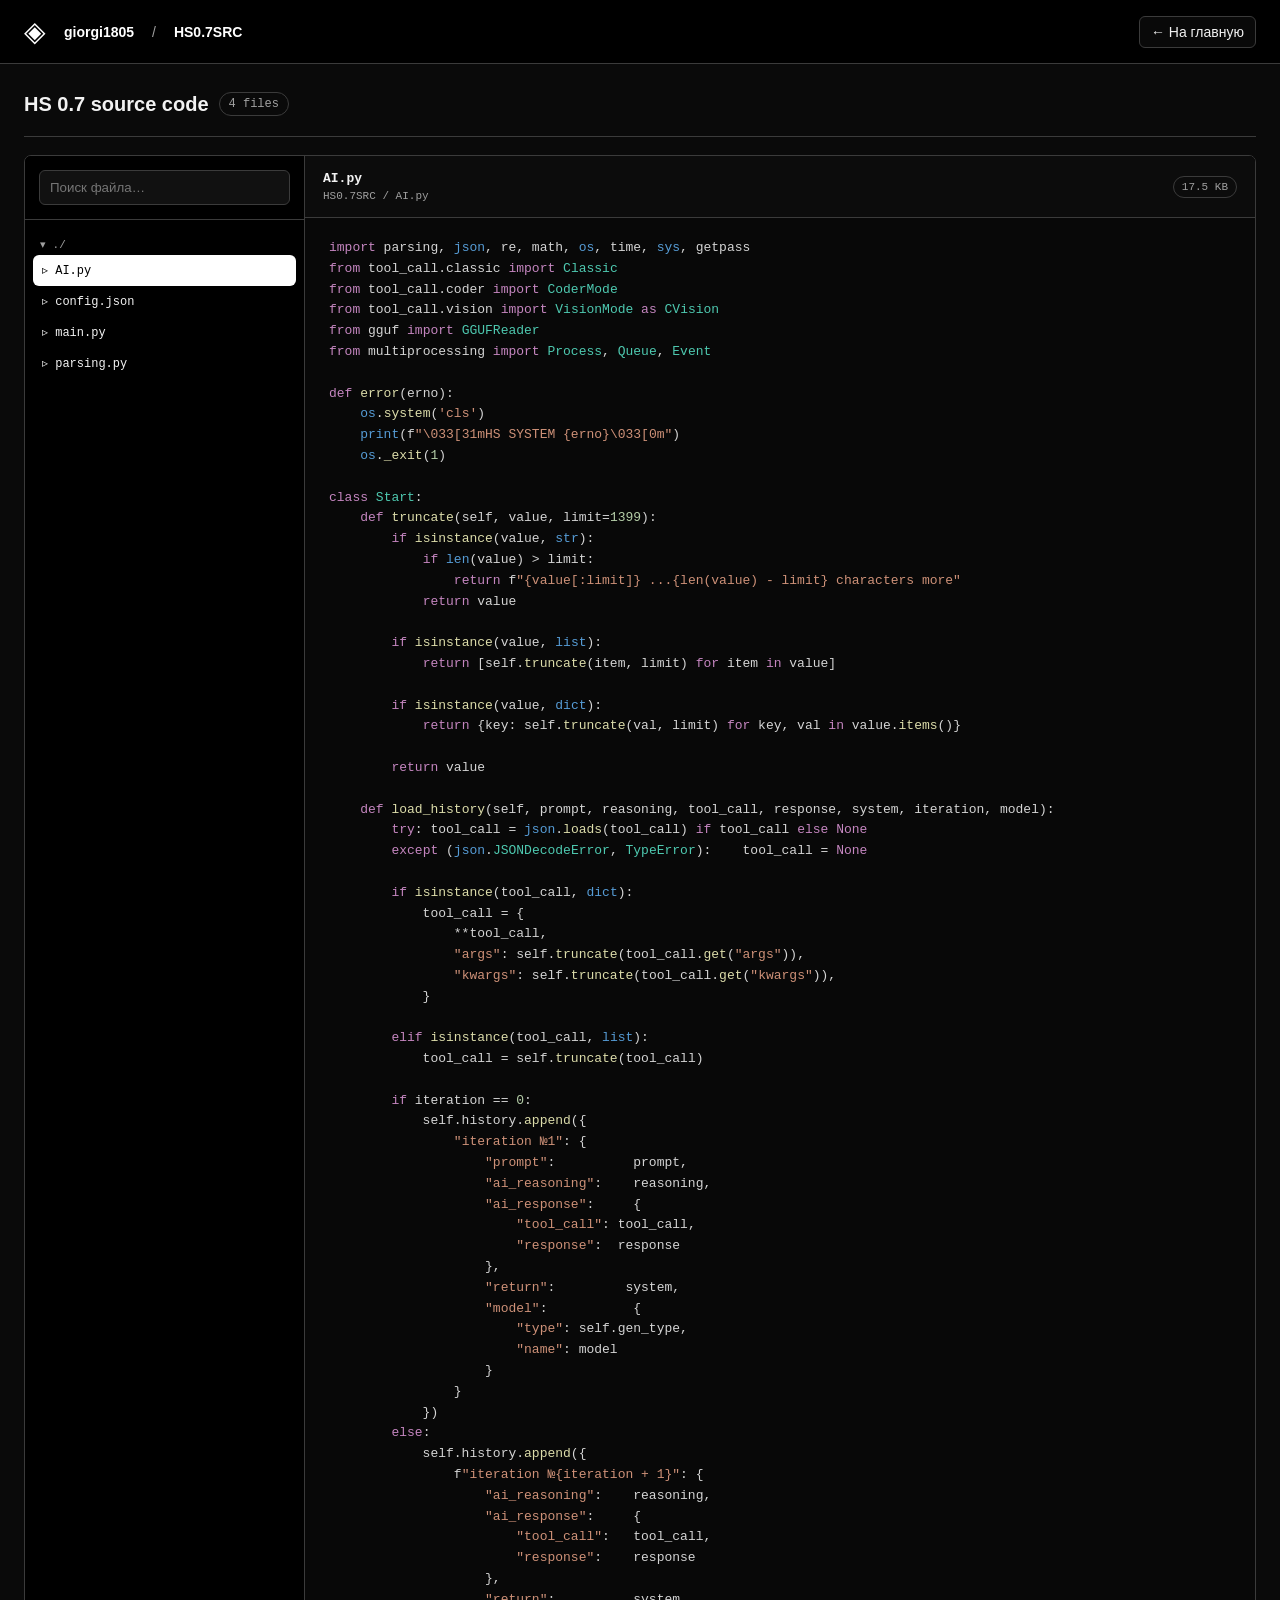
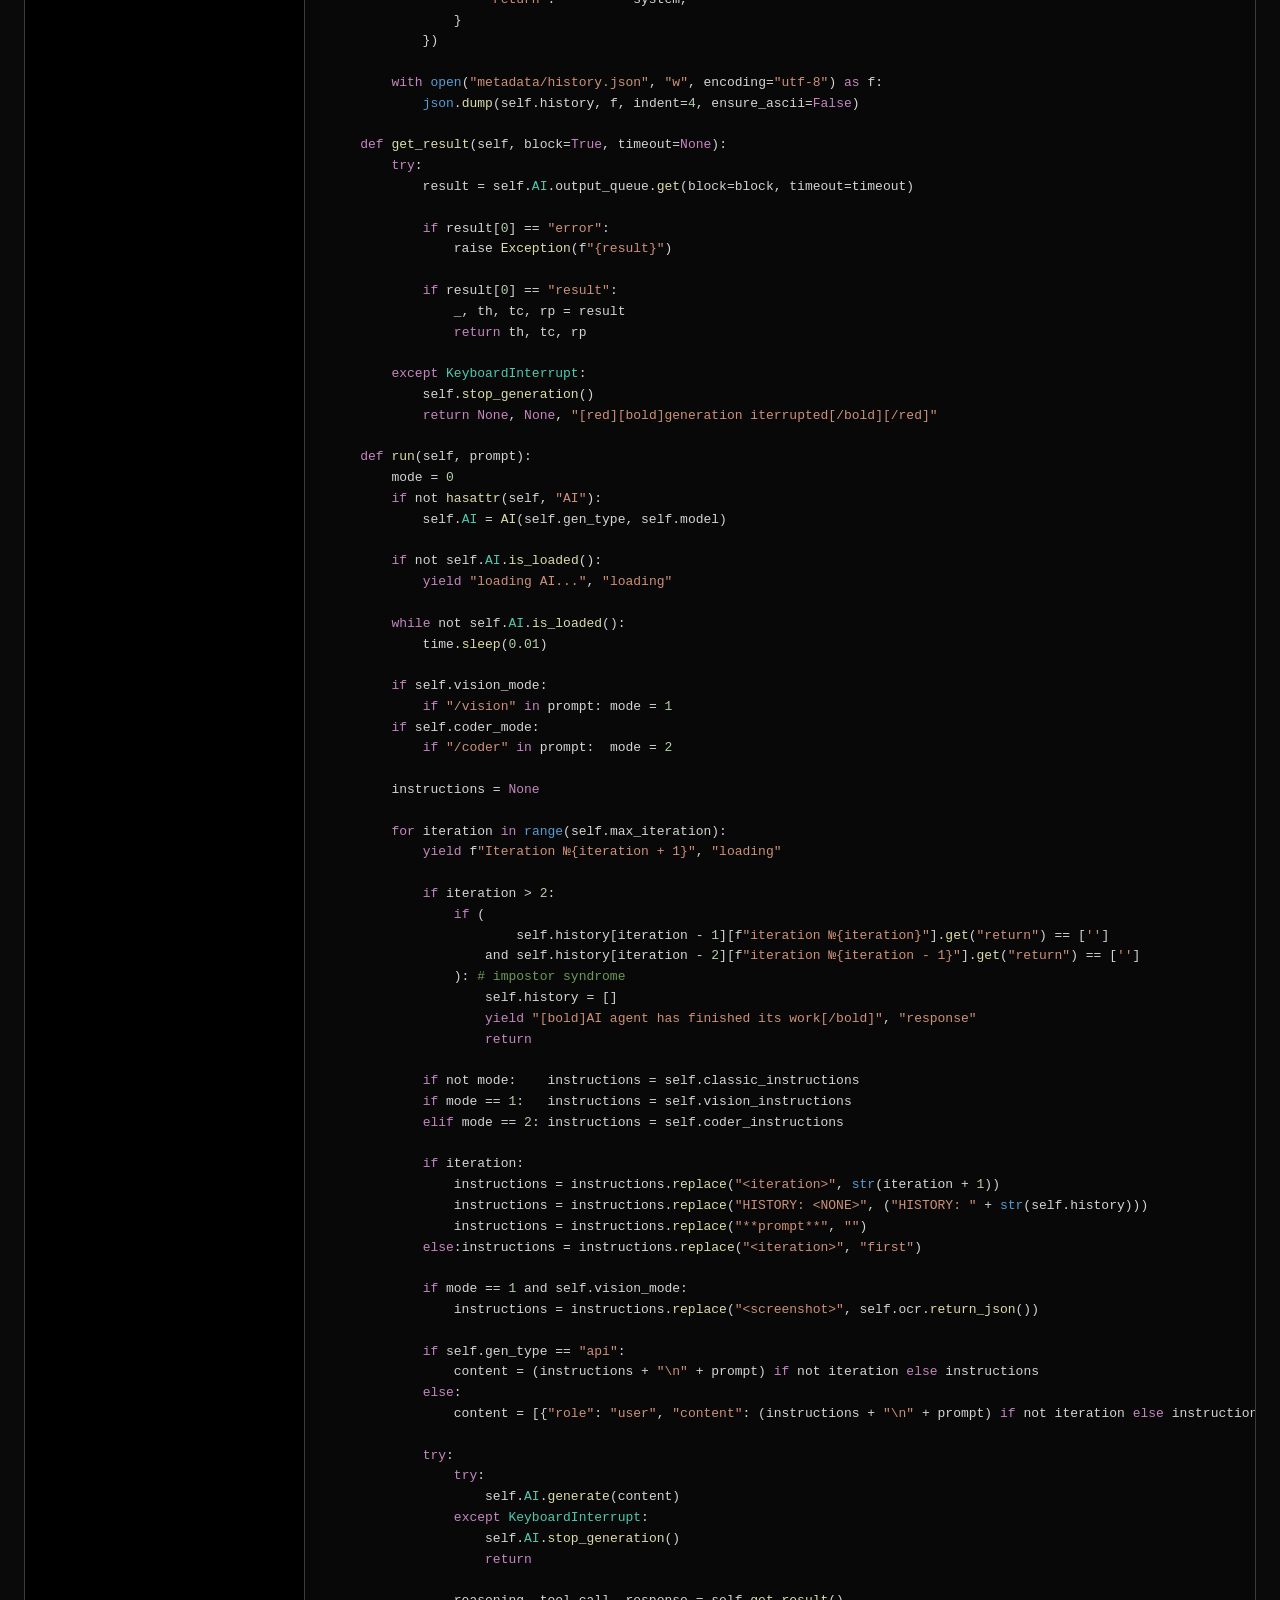
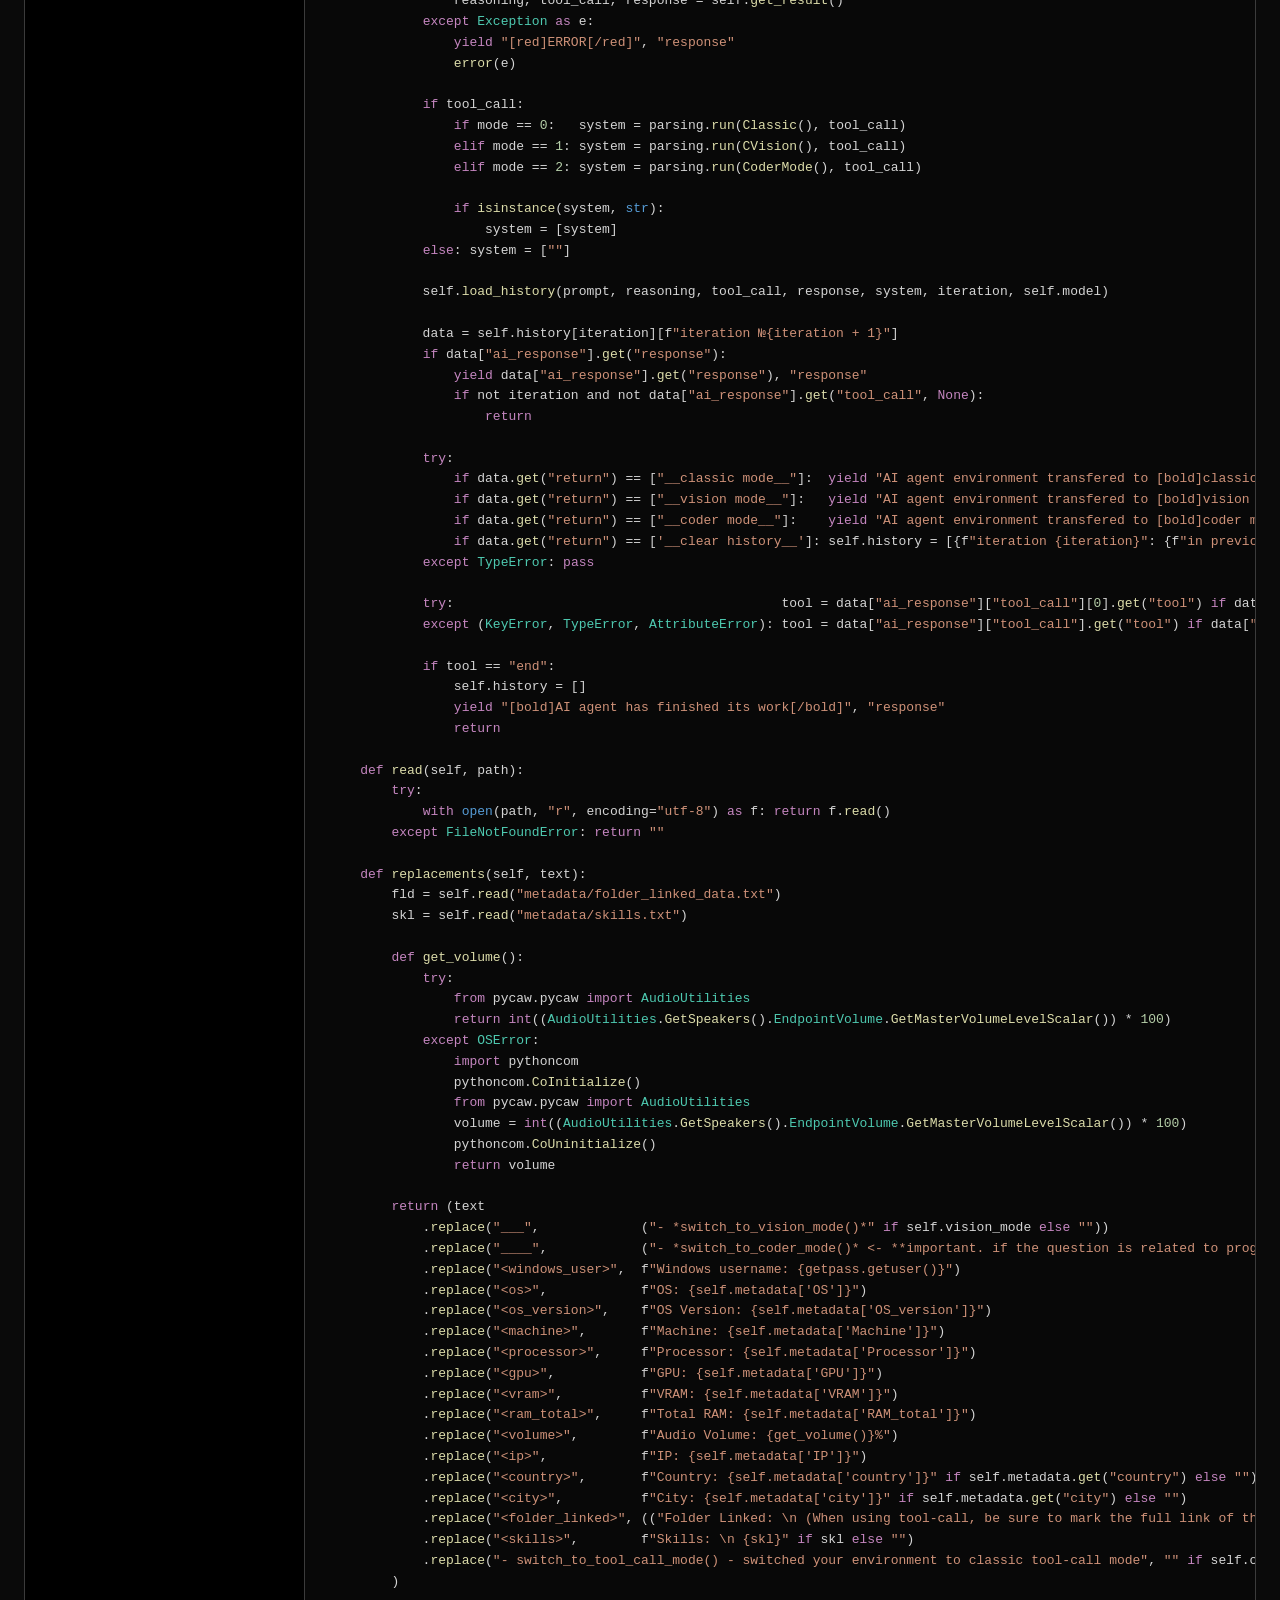
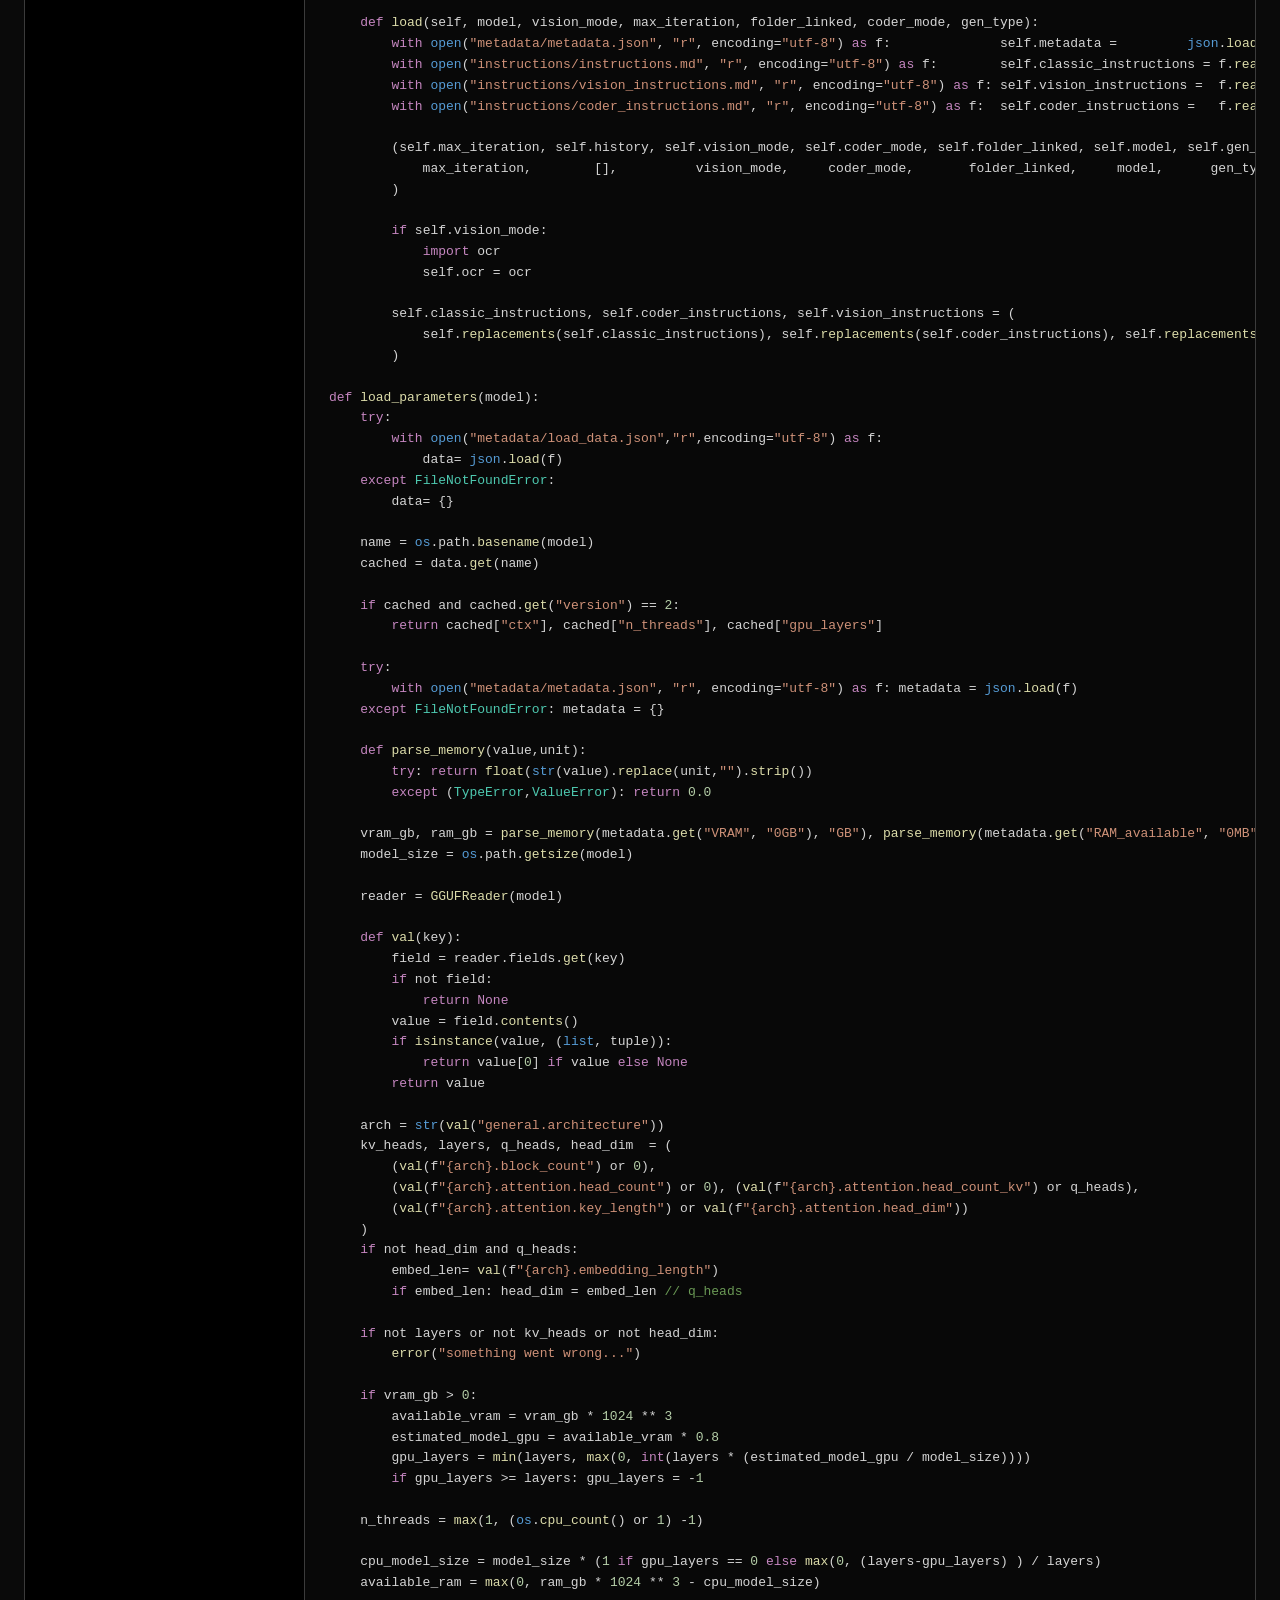
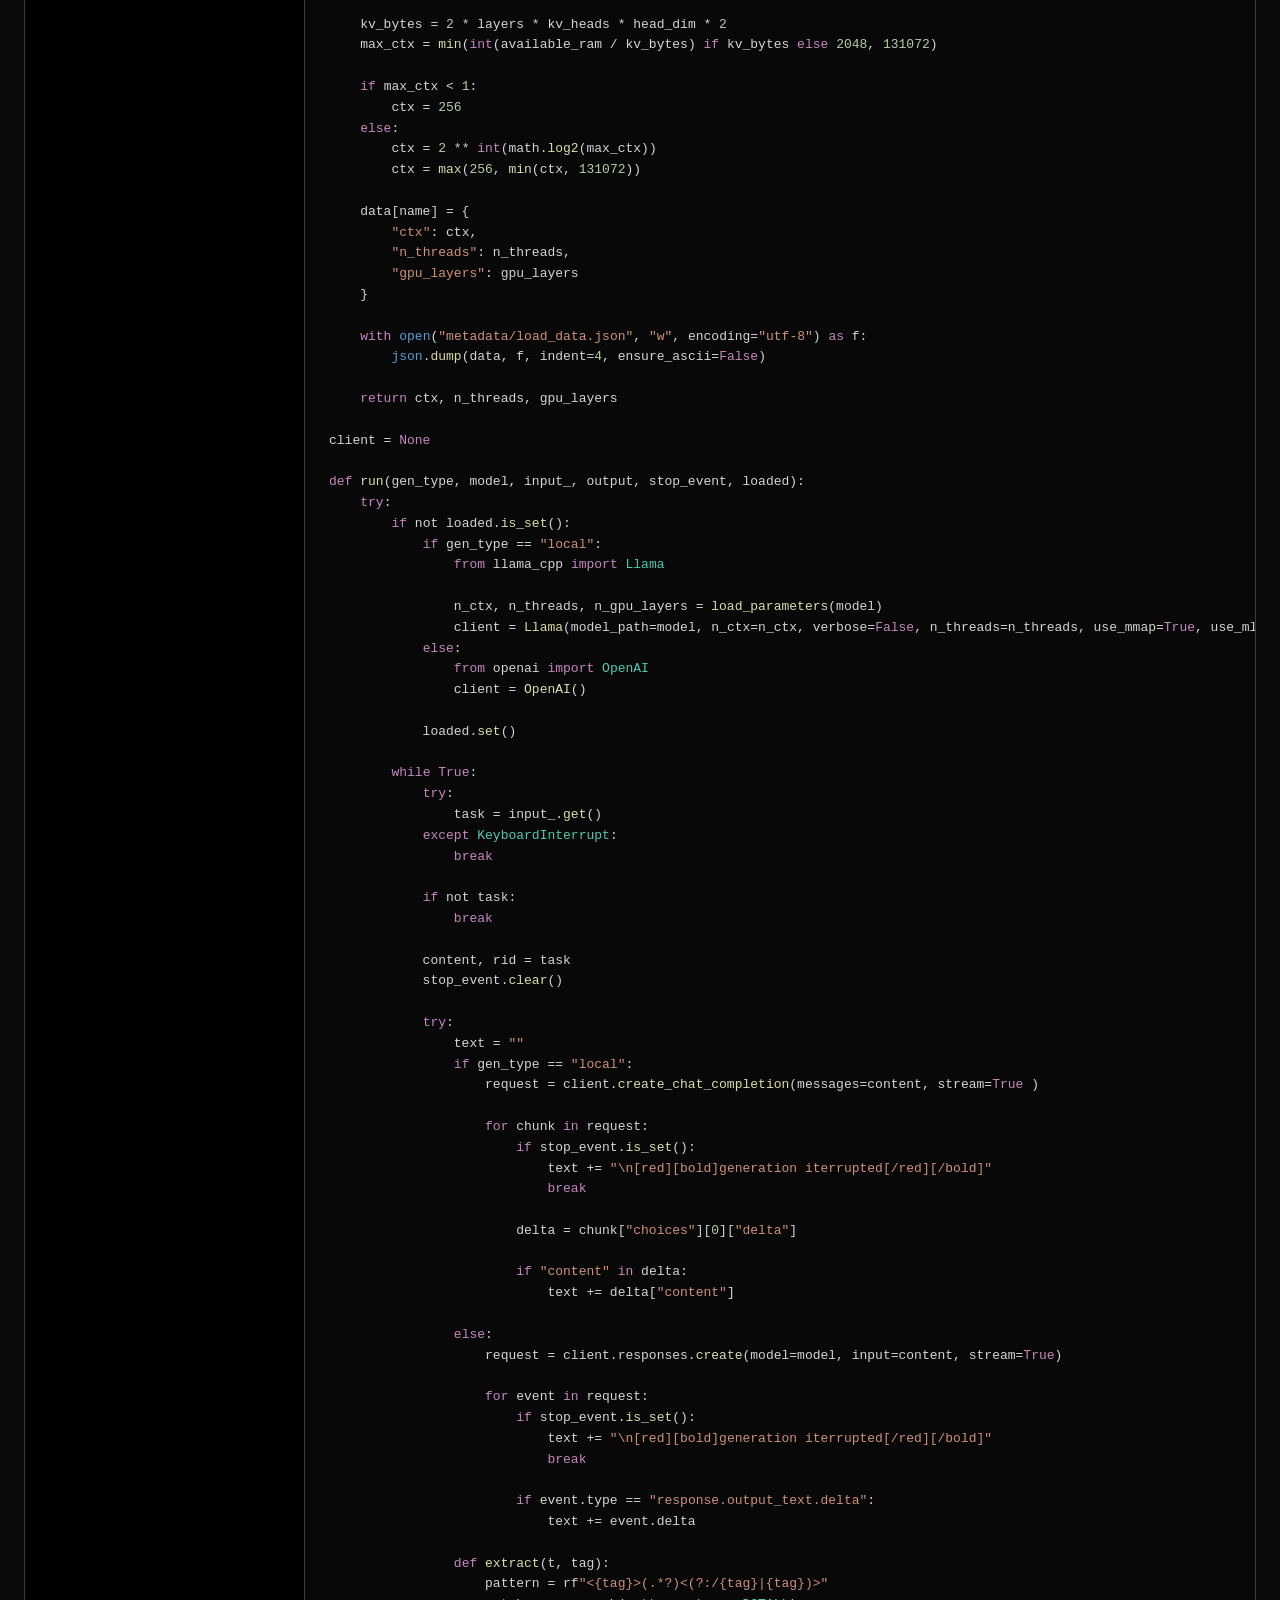
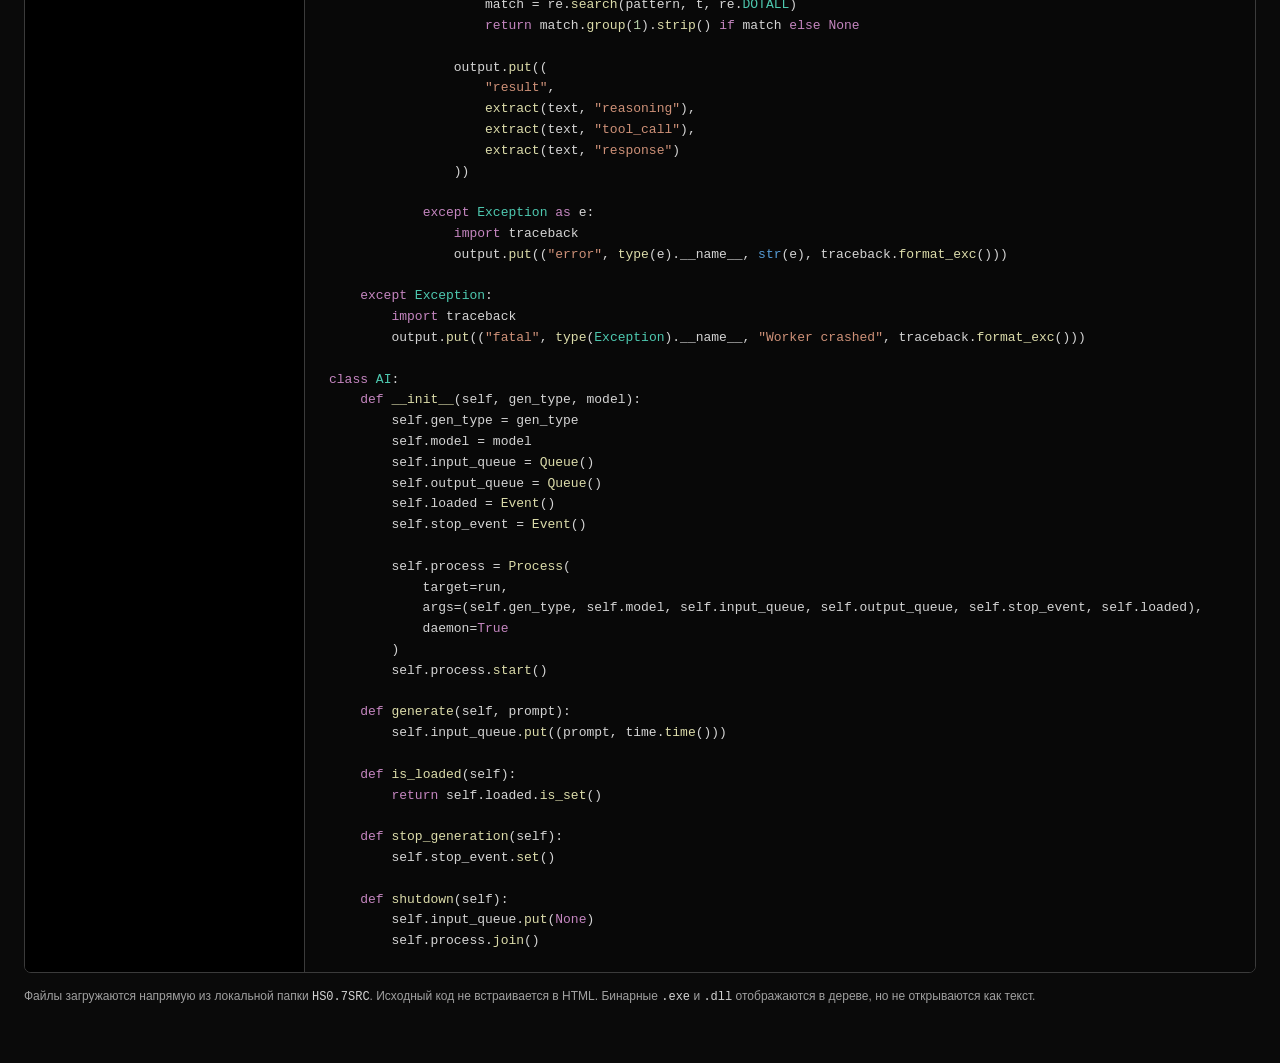
==== commit 2e8fa7ae: "Refactor HTML structure and styles" ====
--- a/source.html
+++ b/source.html
@@ -1,4 +1,3 @@
-```html
 <!doctype html>
 <html lang="ru">
 <head>
@@ -833,4 +832,3 @@
 
 </body>
 </html>
-```
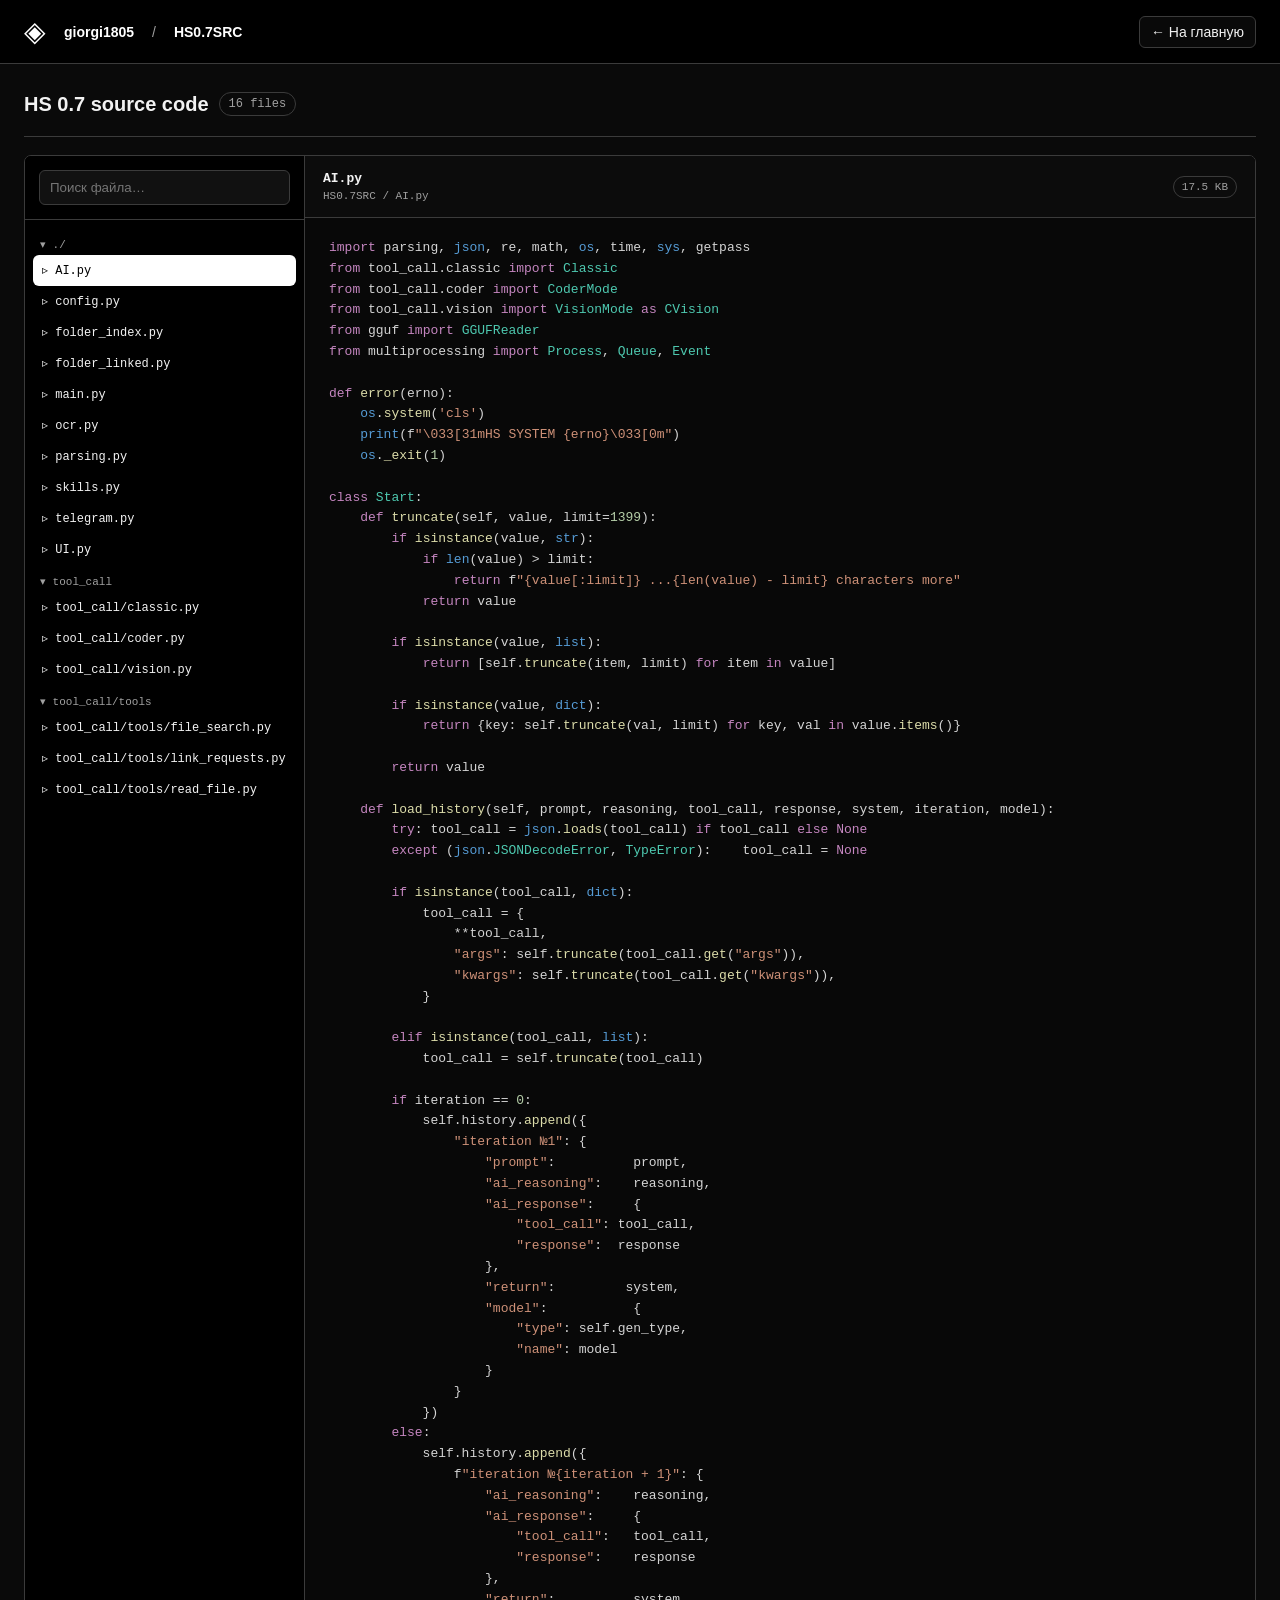
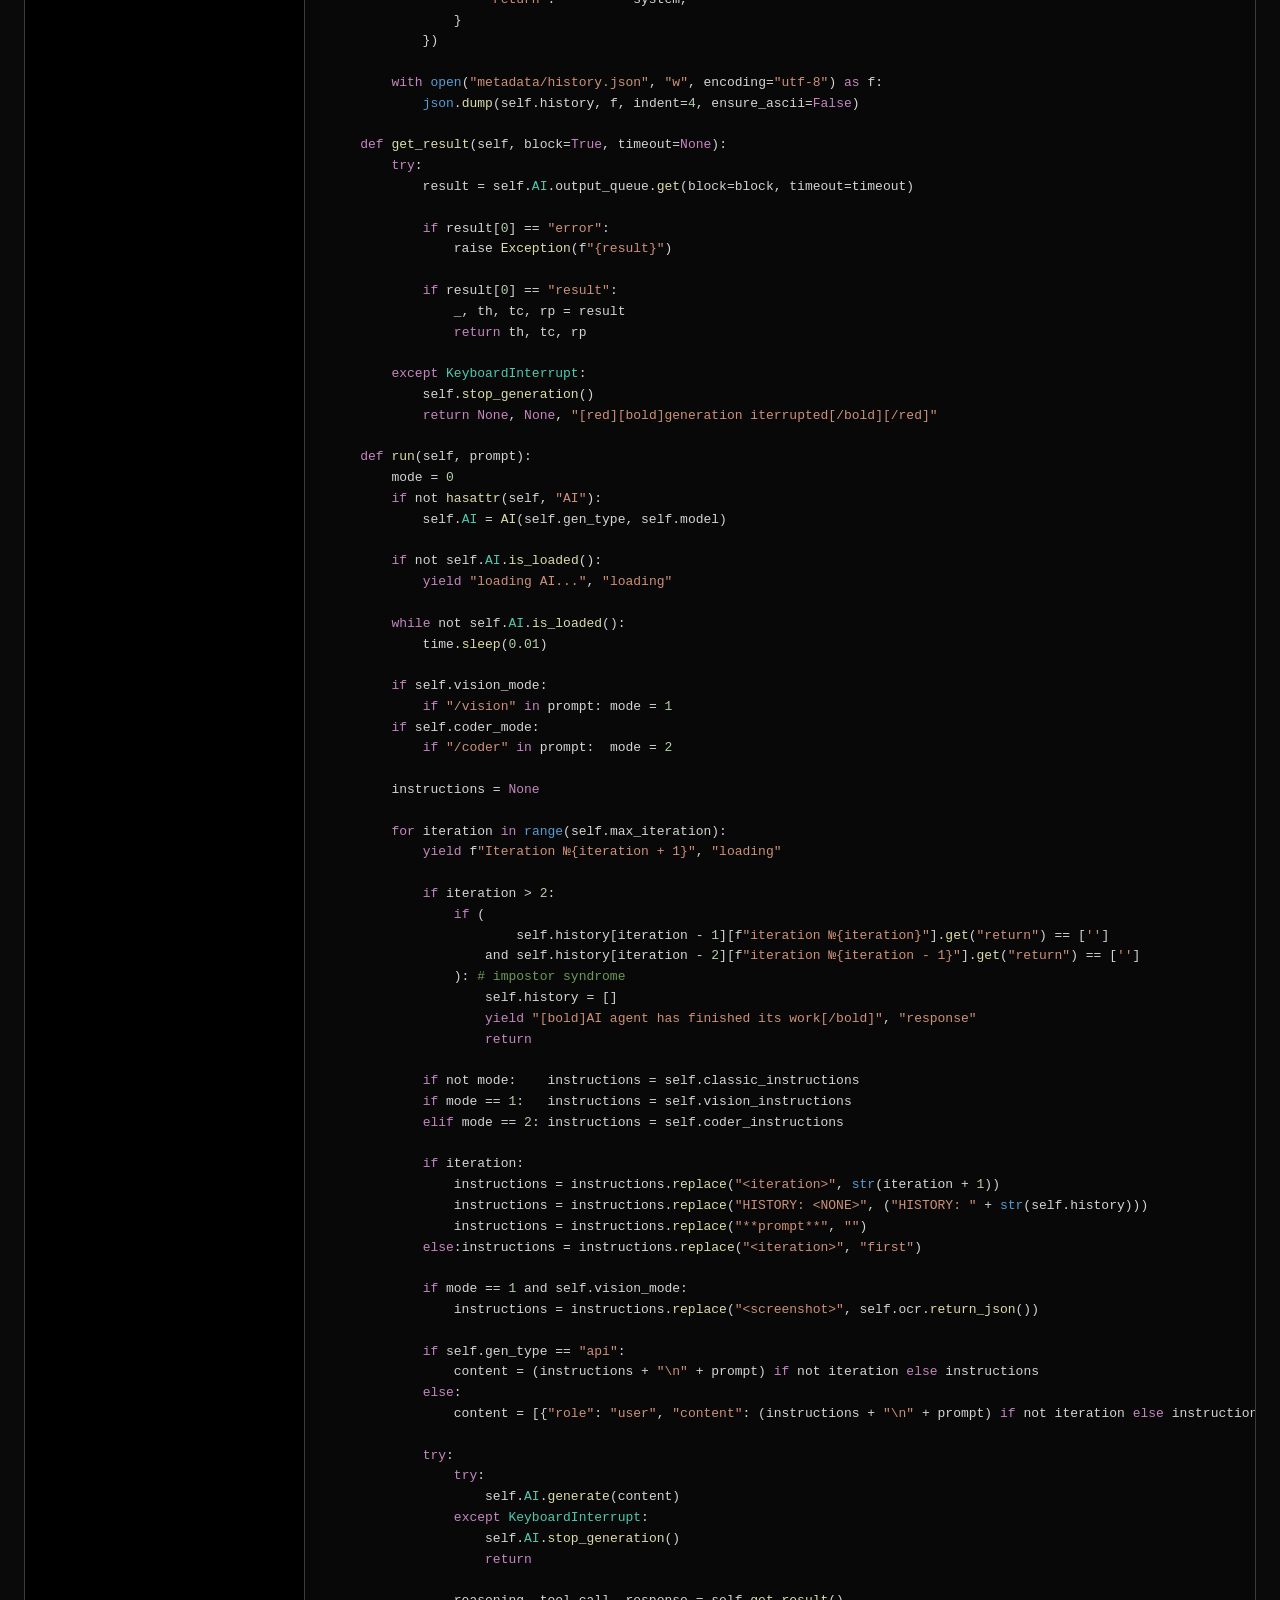
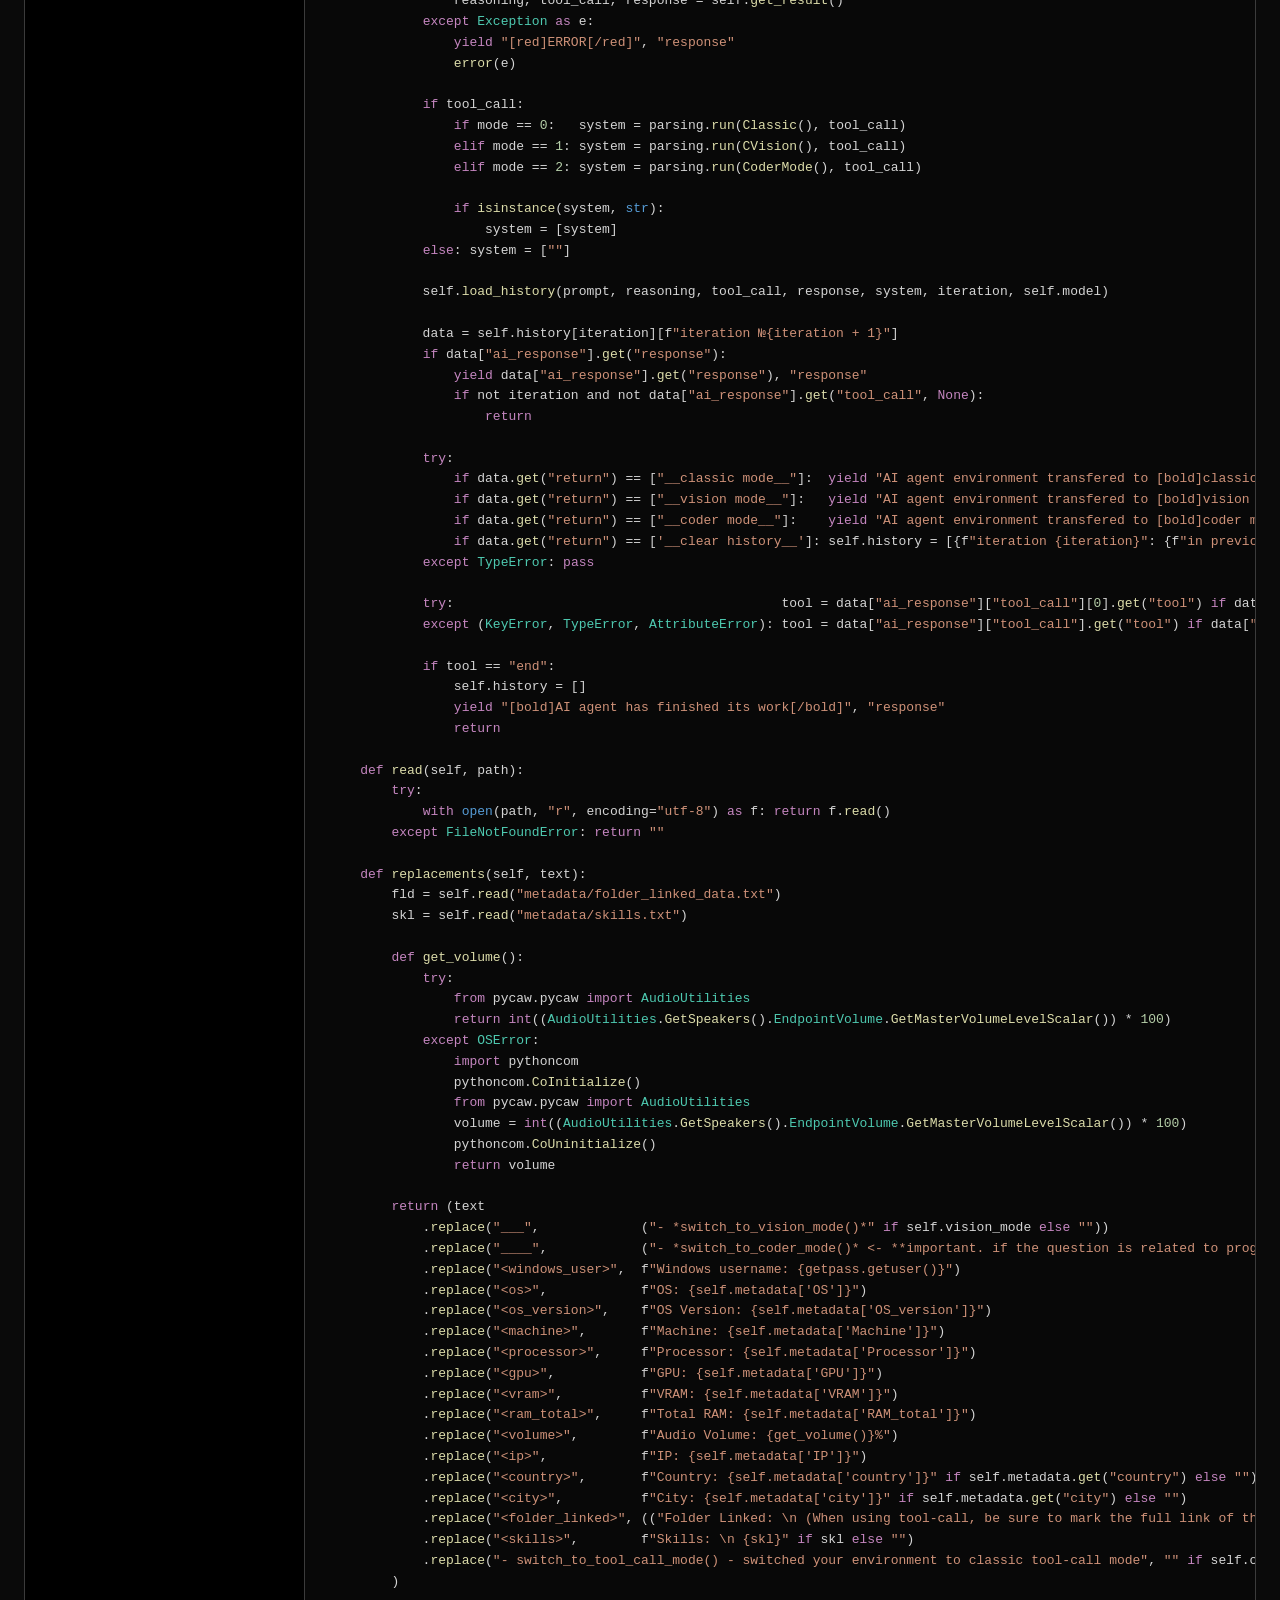
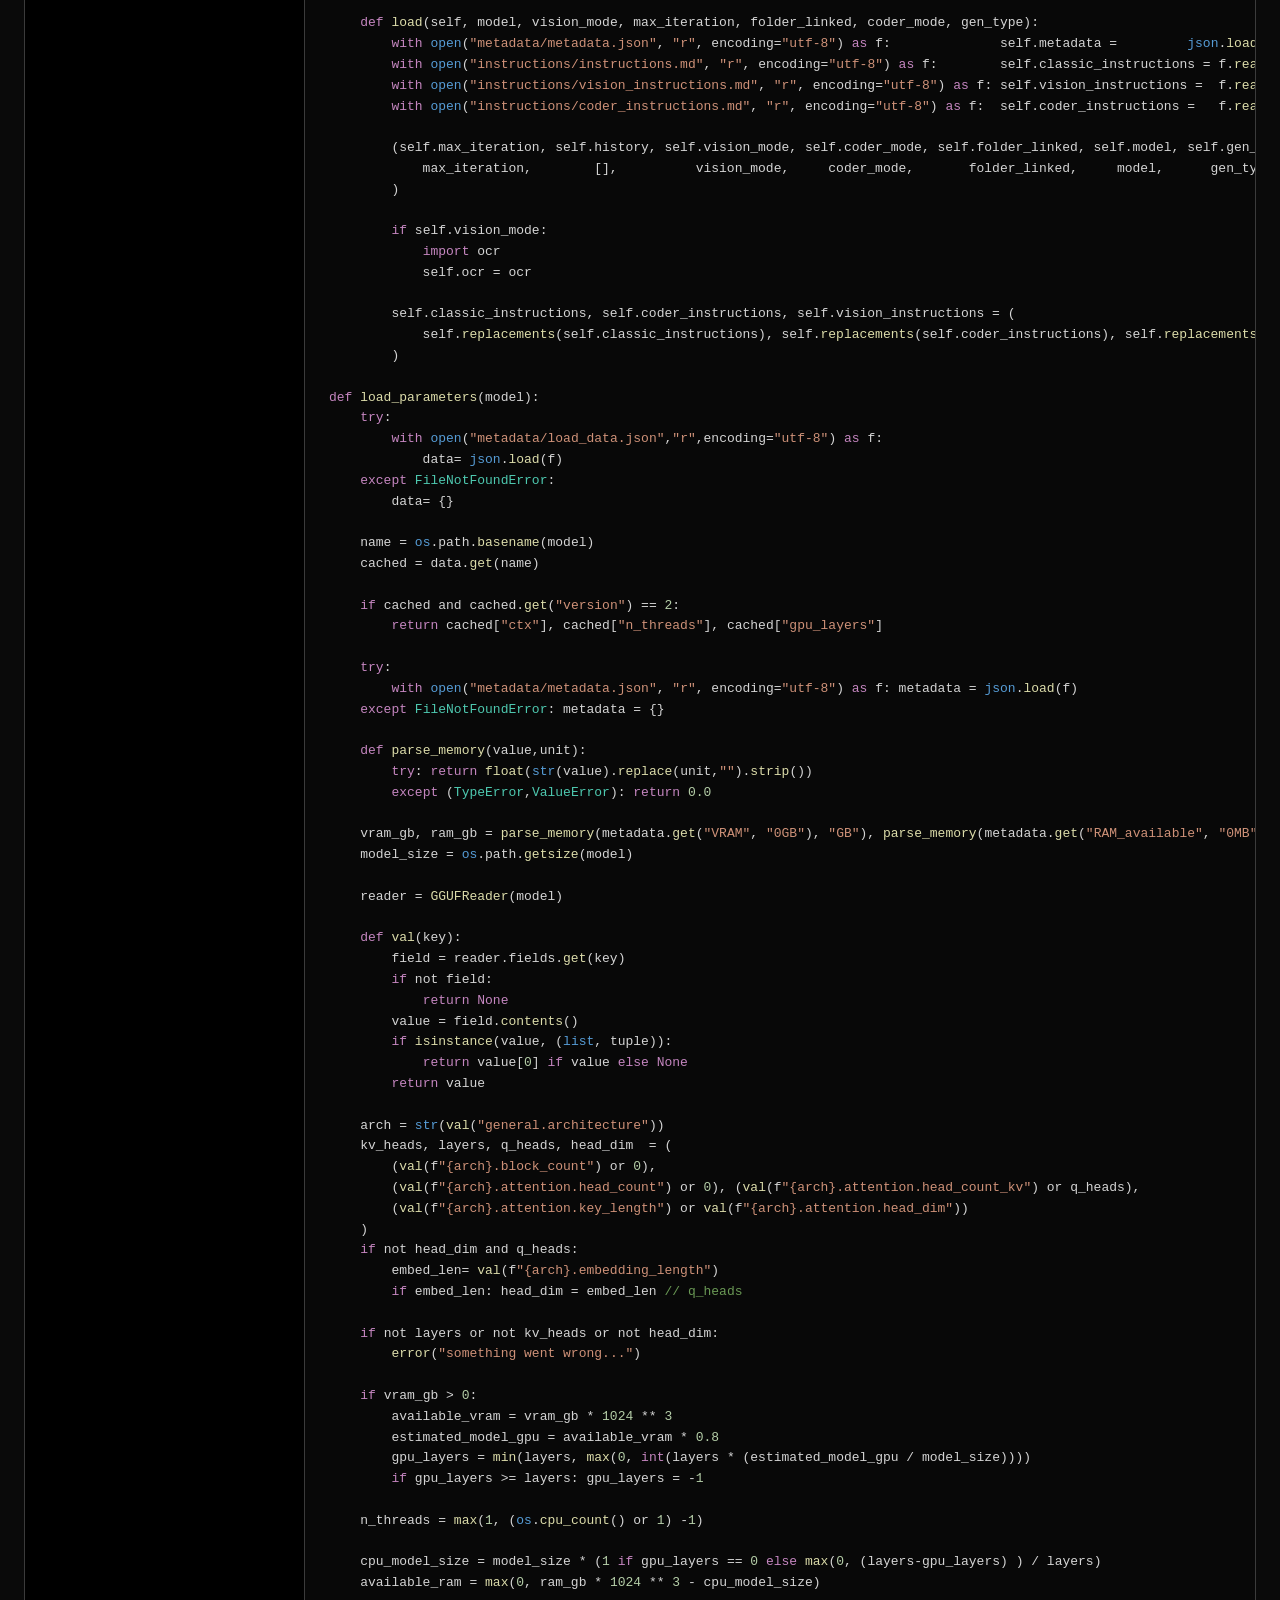
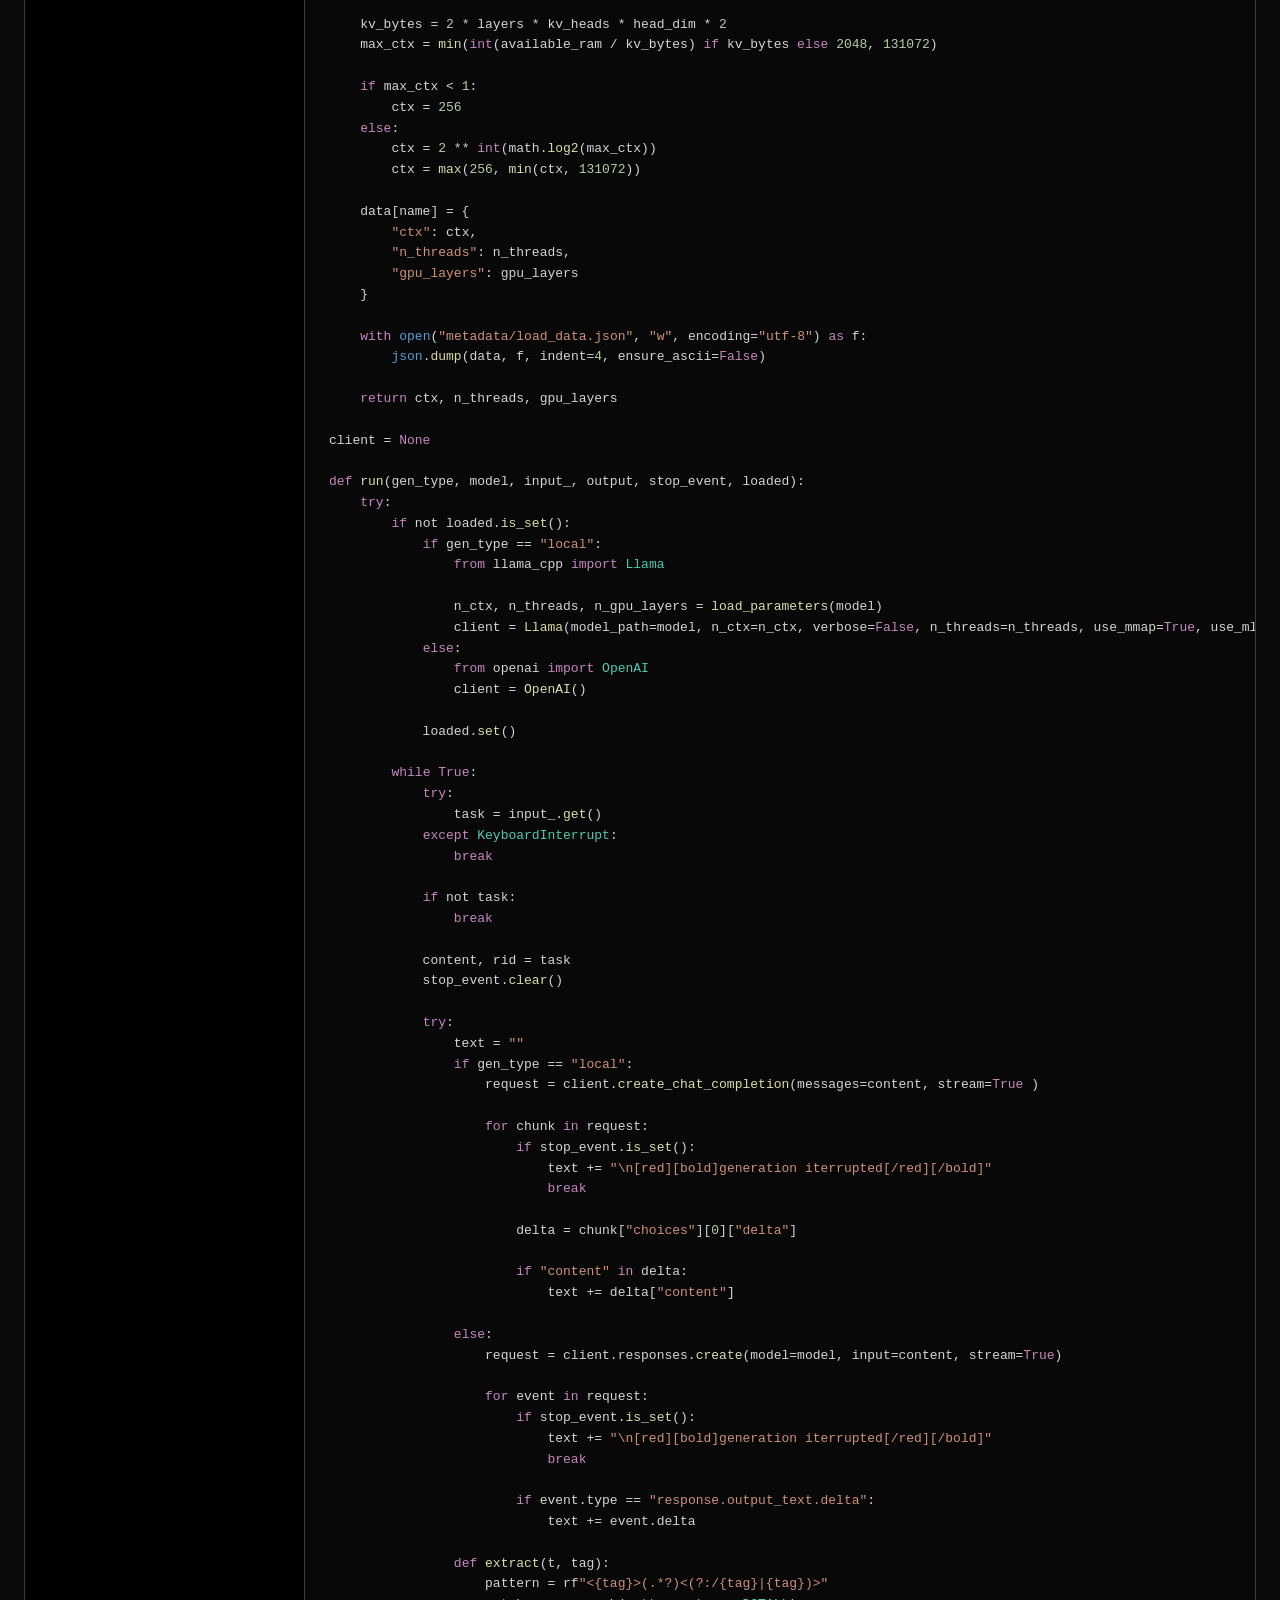
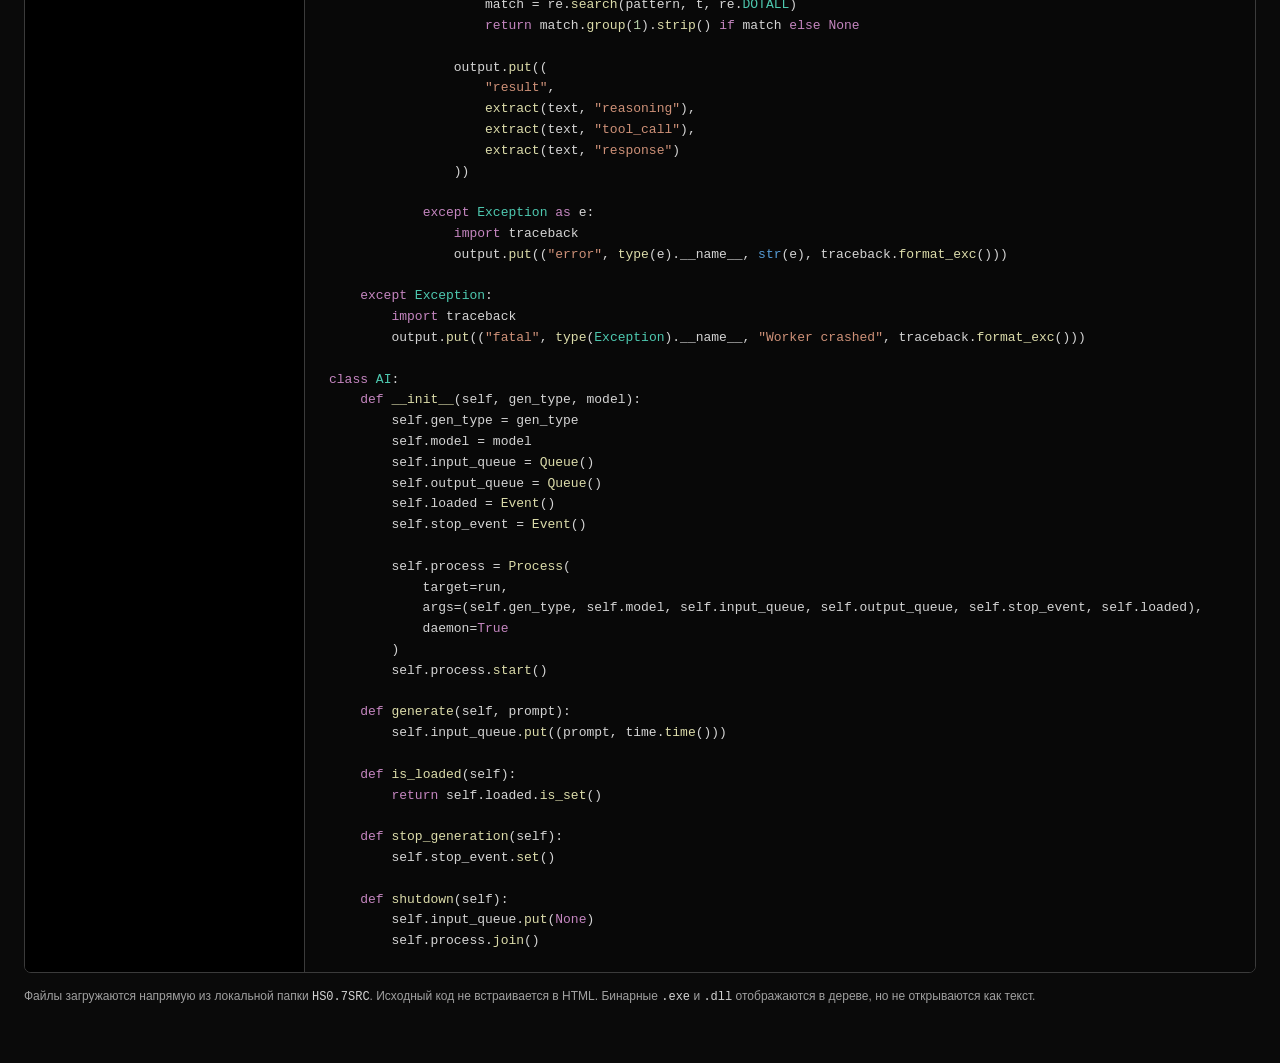
==== commit 57197944: "Update source.html" ====
--- a/source.html
+++ b/source.html
@@ -439,10 +439,70 @@
   },
 
   {
-    path: 'config.json',
-    name: 'config.json',
-    text: true
-  }
+    path: 'config.py',
+    name: 'config.py',
+    text: true
+  },
+  {
+    path: 'UI.py',
+    name: 'UI.py',
+    text: true
+  }, 
+  {
+    path: 'folder_linked.py',
+    name: 'folder_linked.py',
+    text: true
+  }, 
+  {
+    path: 'folder_index.py',
+    name: 'folder_index.py',
+    text: true
+  },
+  {
+    path: 'ocr.py',
+    name: 'ocr.py',
+    text: true
+  },
+  {
+    path: 'skills.py',
+    name: 'skills.py',
+    text: true
+  },
+  {
+    path: 'telegram.py',
+    name: 'telegram.py',
+    text: true
+  },
+  {
+    path: 'tool_call/classic.py',
+    name: 'tool_call/classic.py',
+    text: true
+  },
+  {
+    path: 'tool_call/coder.py',
+    name: 'tool_call/coder.py',
+    text: true
+  },
+  {
+    path: 'tool_call/vision.py',
+    name: 'tool_call/vision.py',
+    text: true
+  },
+  {
+    path: 'tool_call/tools/read_file.py',
+    name: 'tool_call/tools/read_file.py',
+    text: true
+  },
+  {
+    path: 'tool_call/tools/link_requests.py',
+    name: 'tool_call/tools/link_requests.py',
+    text: true
+  },
+   {
+    path: 'tool_call/tools/file_search.py',
+    name: 'tool_call/tools/file_search.py',
+    text: true
+  },
 ];
 
 const tree = document.getElementById('tree');
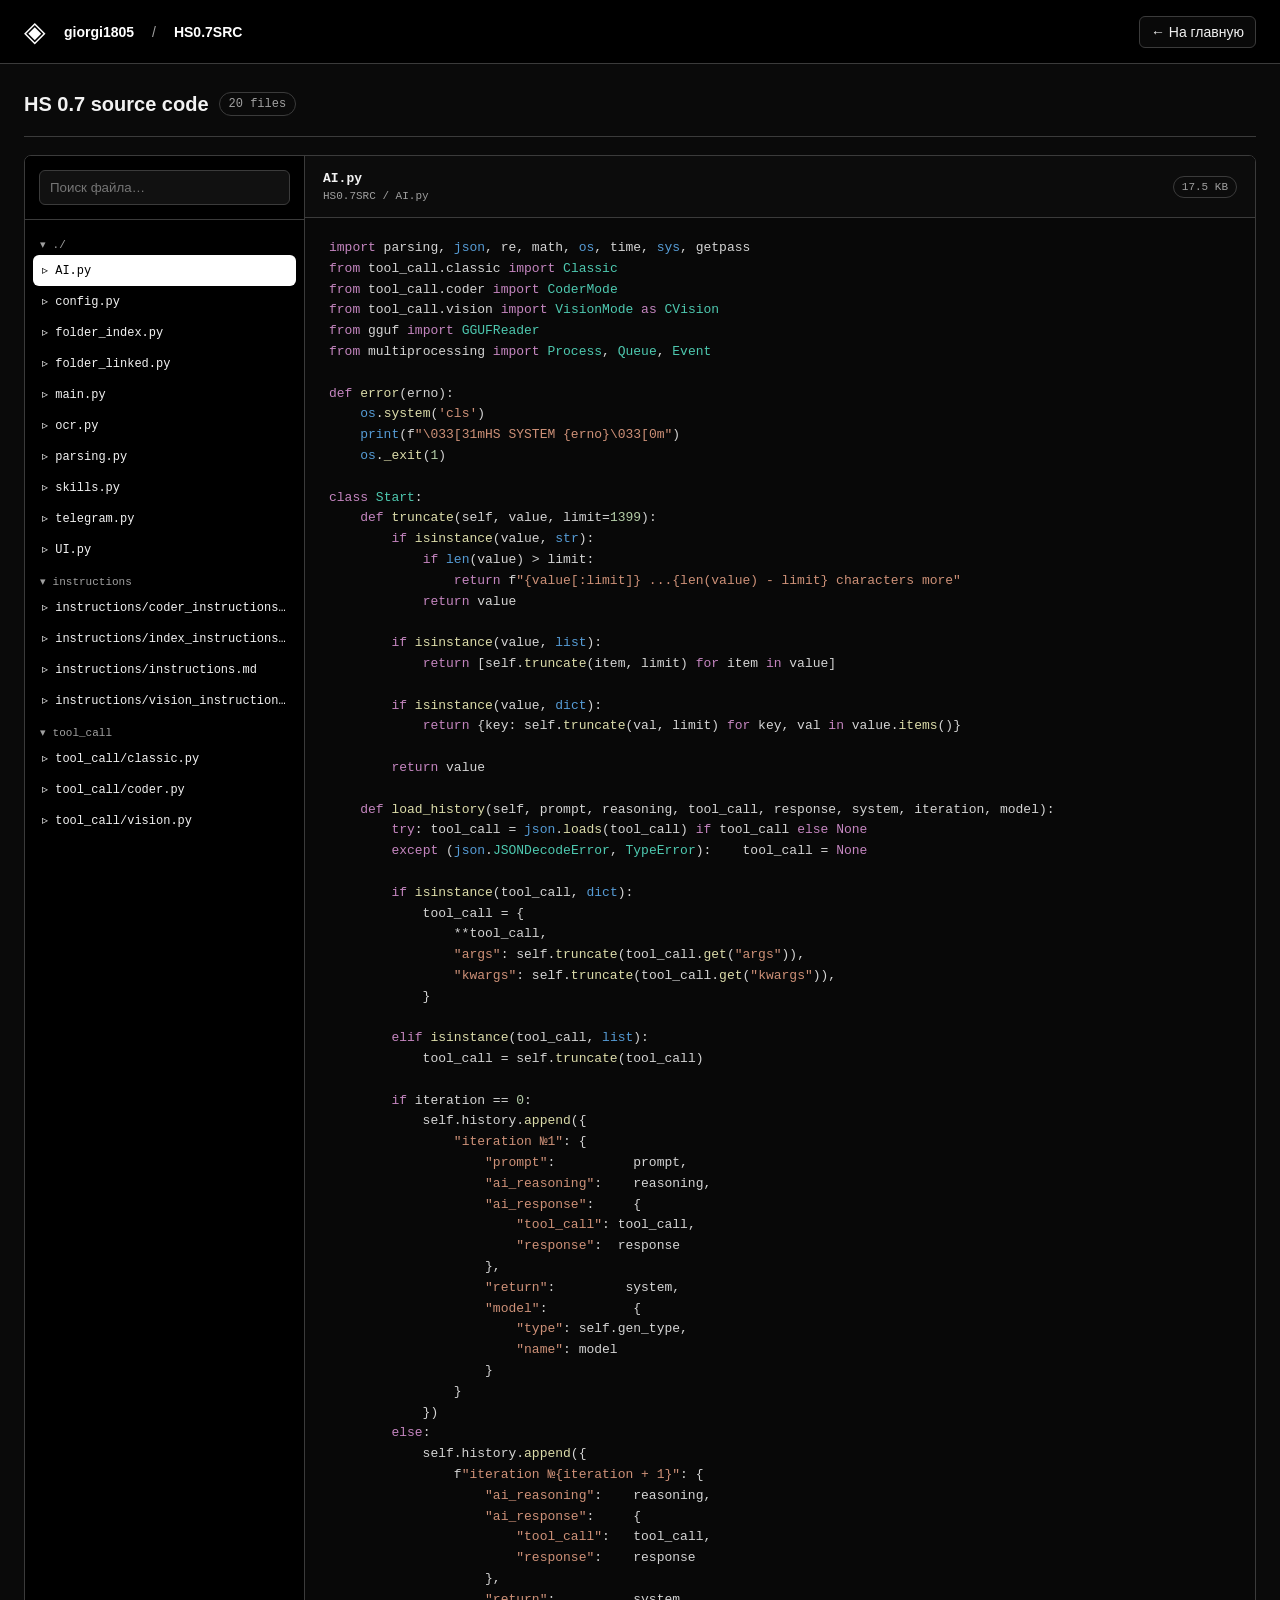
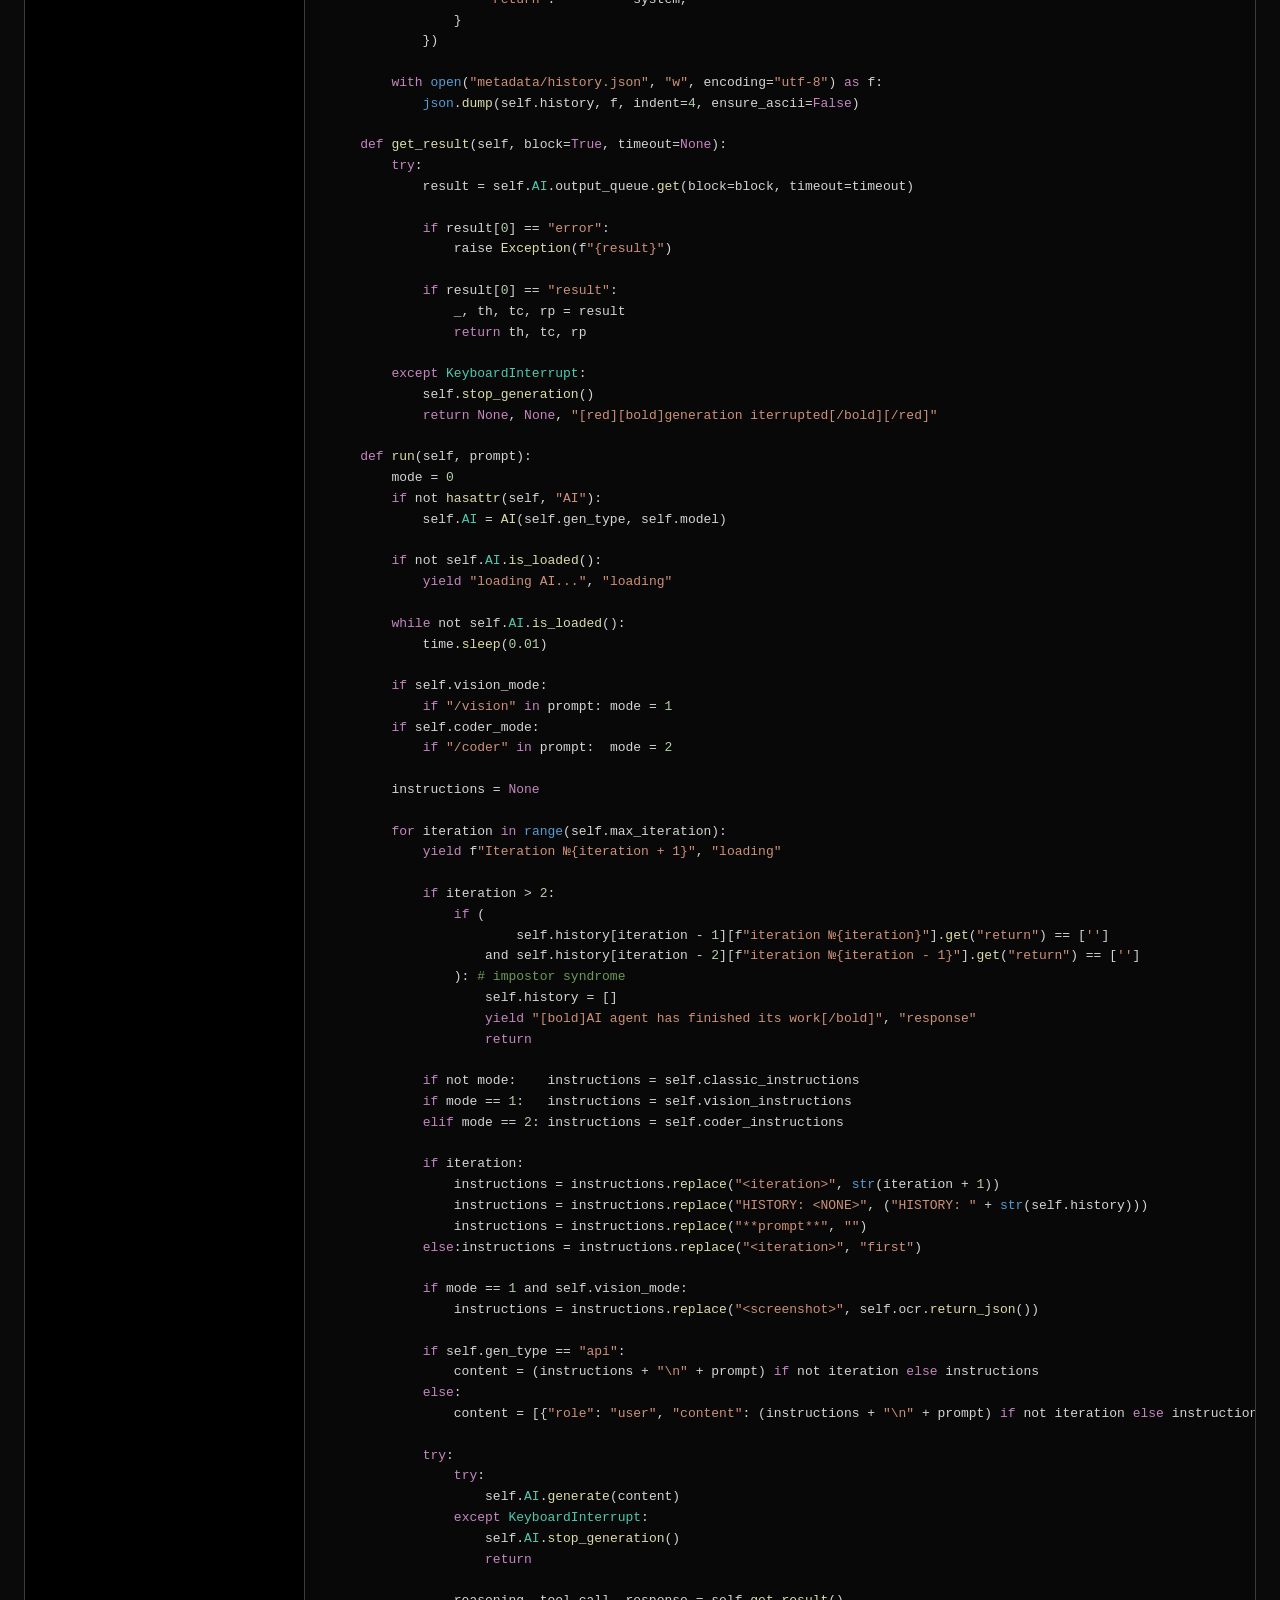
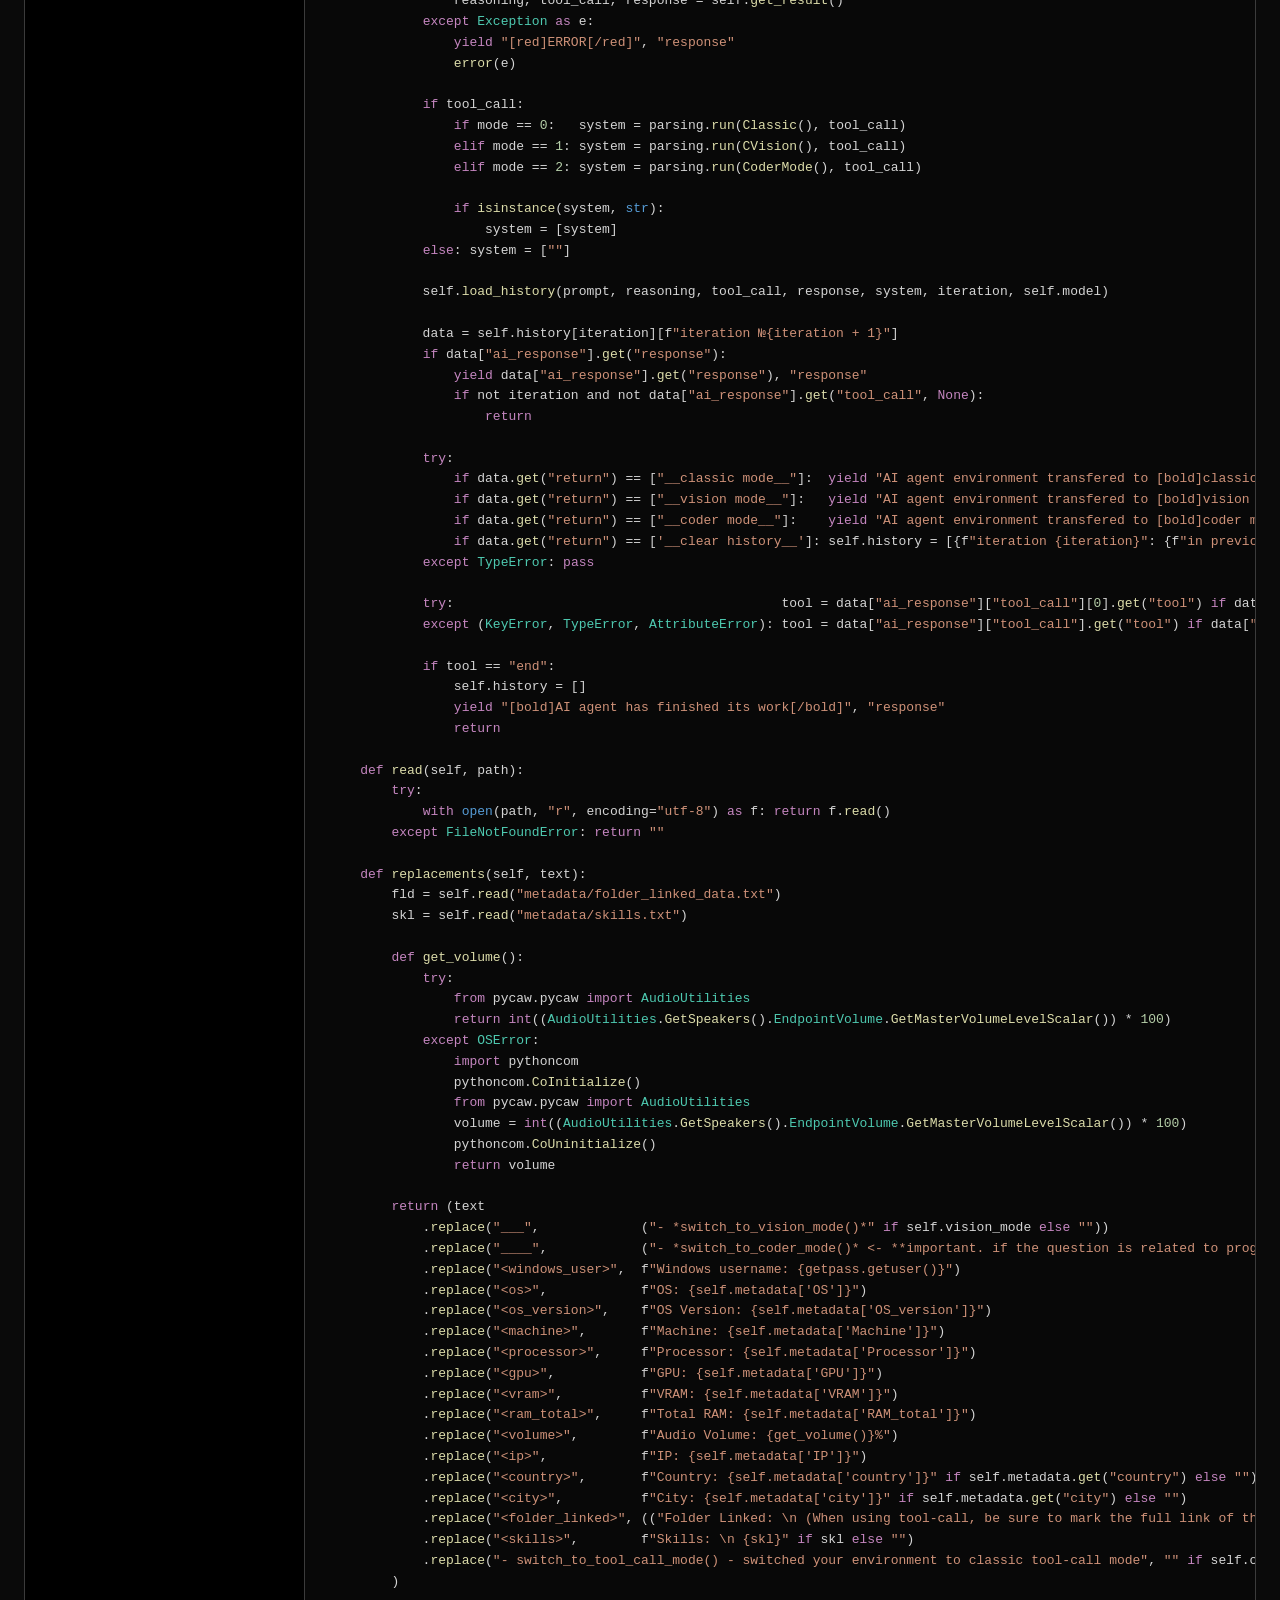
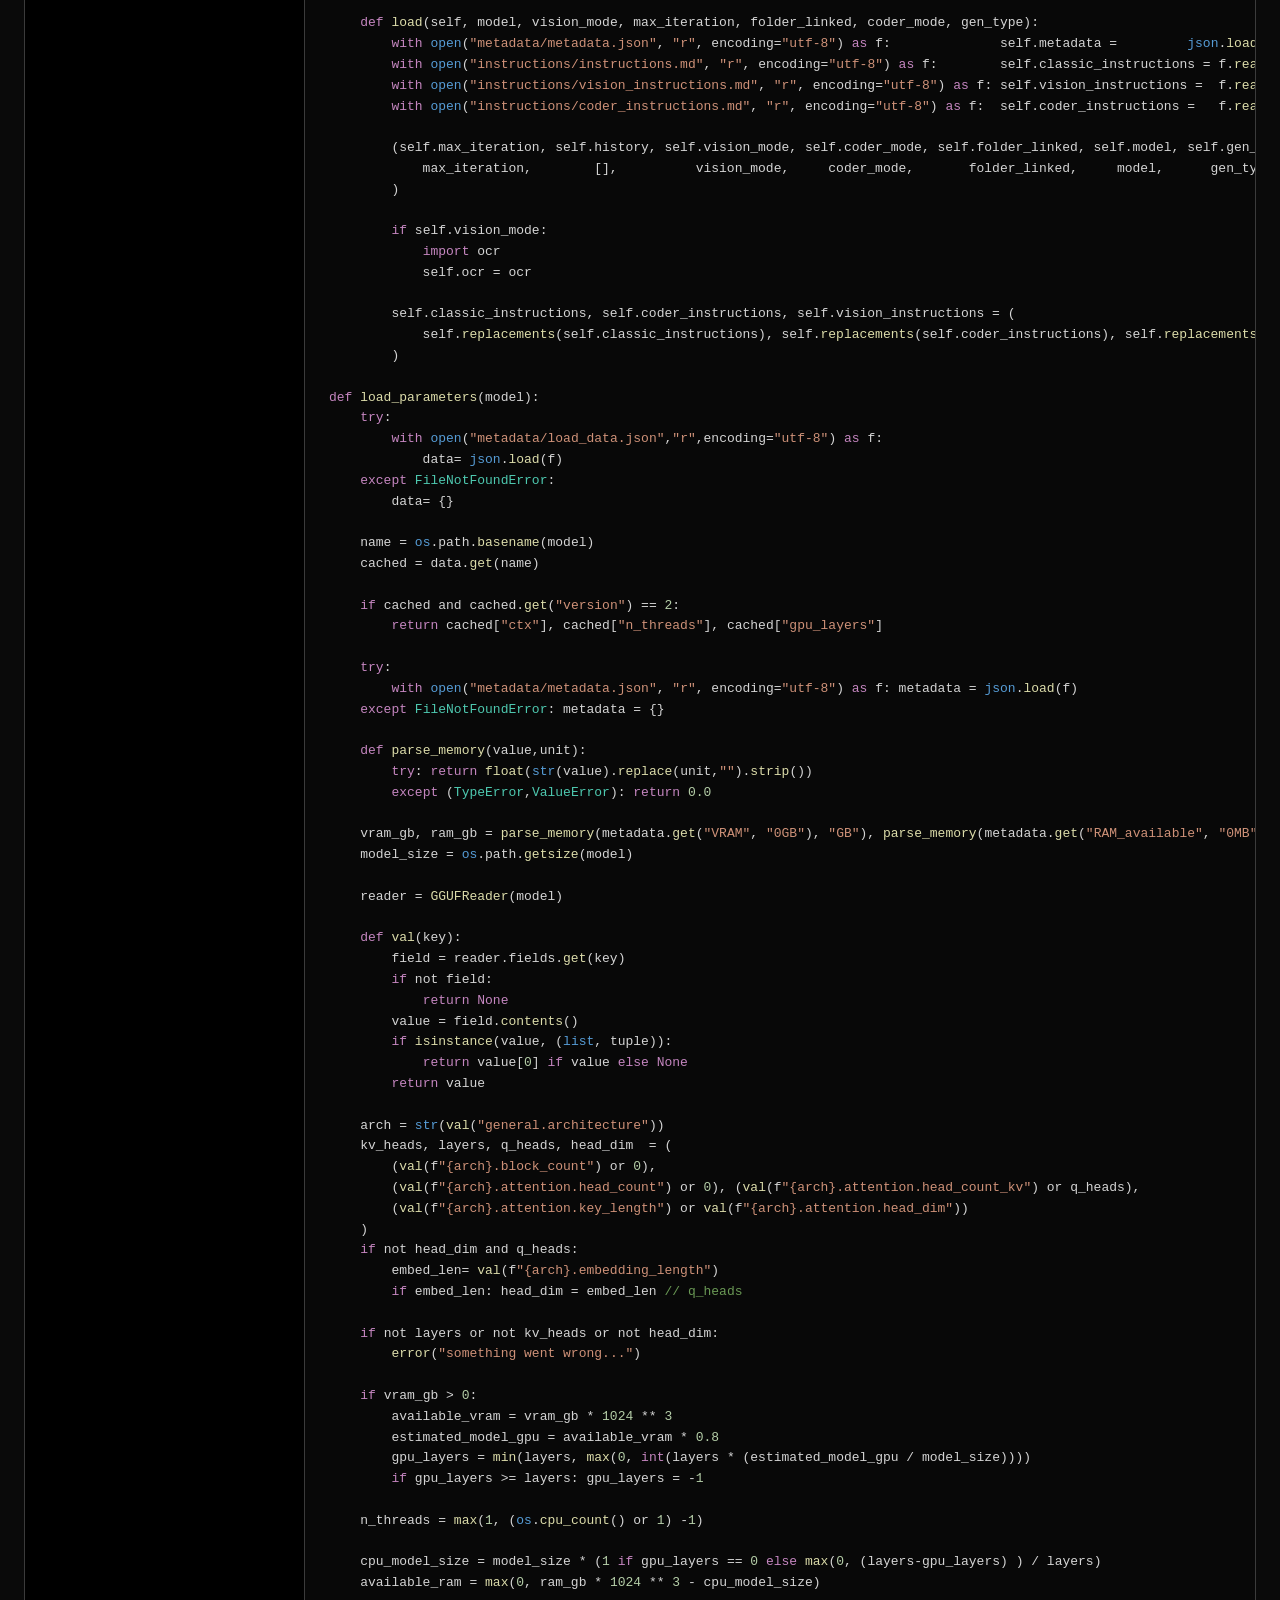
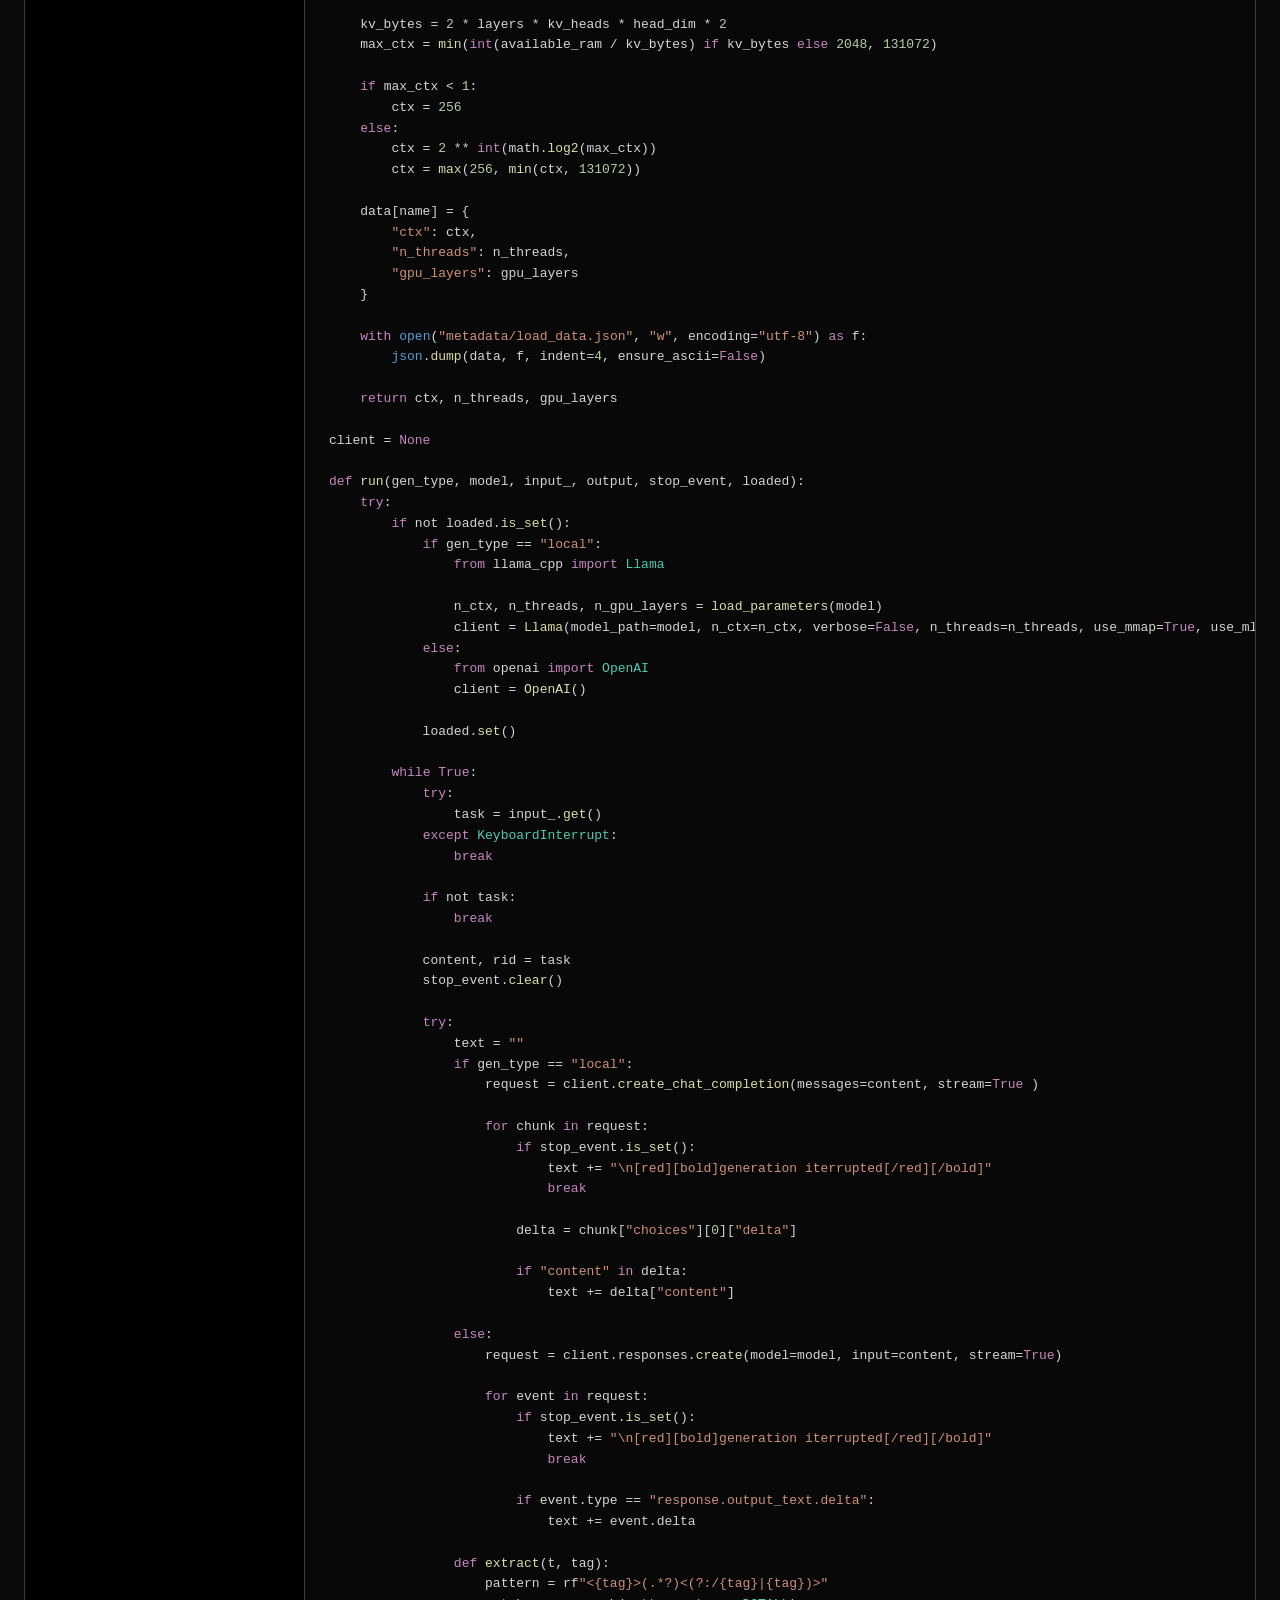
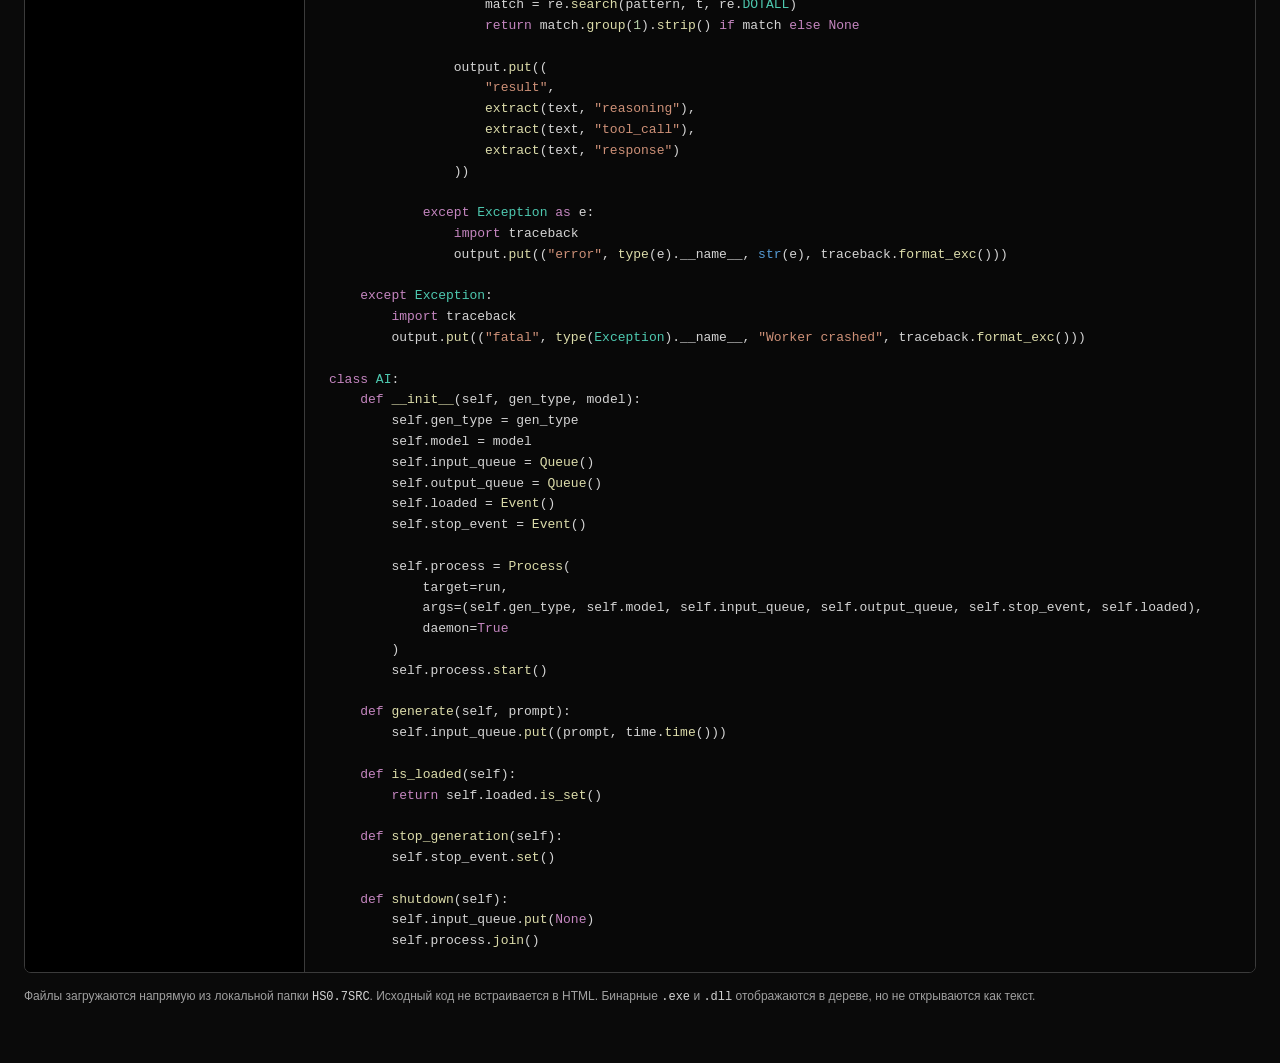
==== commit 167c5291: "Update source.html" ====
--- a/source.html
+++ b/source.html
@@ -498,9 +498,29 @@
     name: 'tool_call/tools/link_requests.py',
     text: true
   },
-   {
+  {
     path: 'tool_call/tools/file_search.py',
     name: 'tool_call/tools/file_search.py',
+    text: true
+  },
+  {
+    path: 'instructions/coder_instructions.md',
+    name: 'instructions/coder_instructions.md',
+    text: true
+  },
+  {
+    path: 'instructions/index_instructions.md',
+    name: 'instructions/index_instructions.md',
+    text: true
+  },
+  {
+    path: 'instructions/instructions.md',
+    name: 'instructions/instructions.md',
+    text: true
+  },
+  {
+    path: 'instructions/vision_instructions.md',
+    name: 'instructions/vision_instructions.md',
     text: true
   },
 ];
